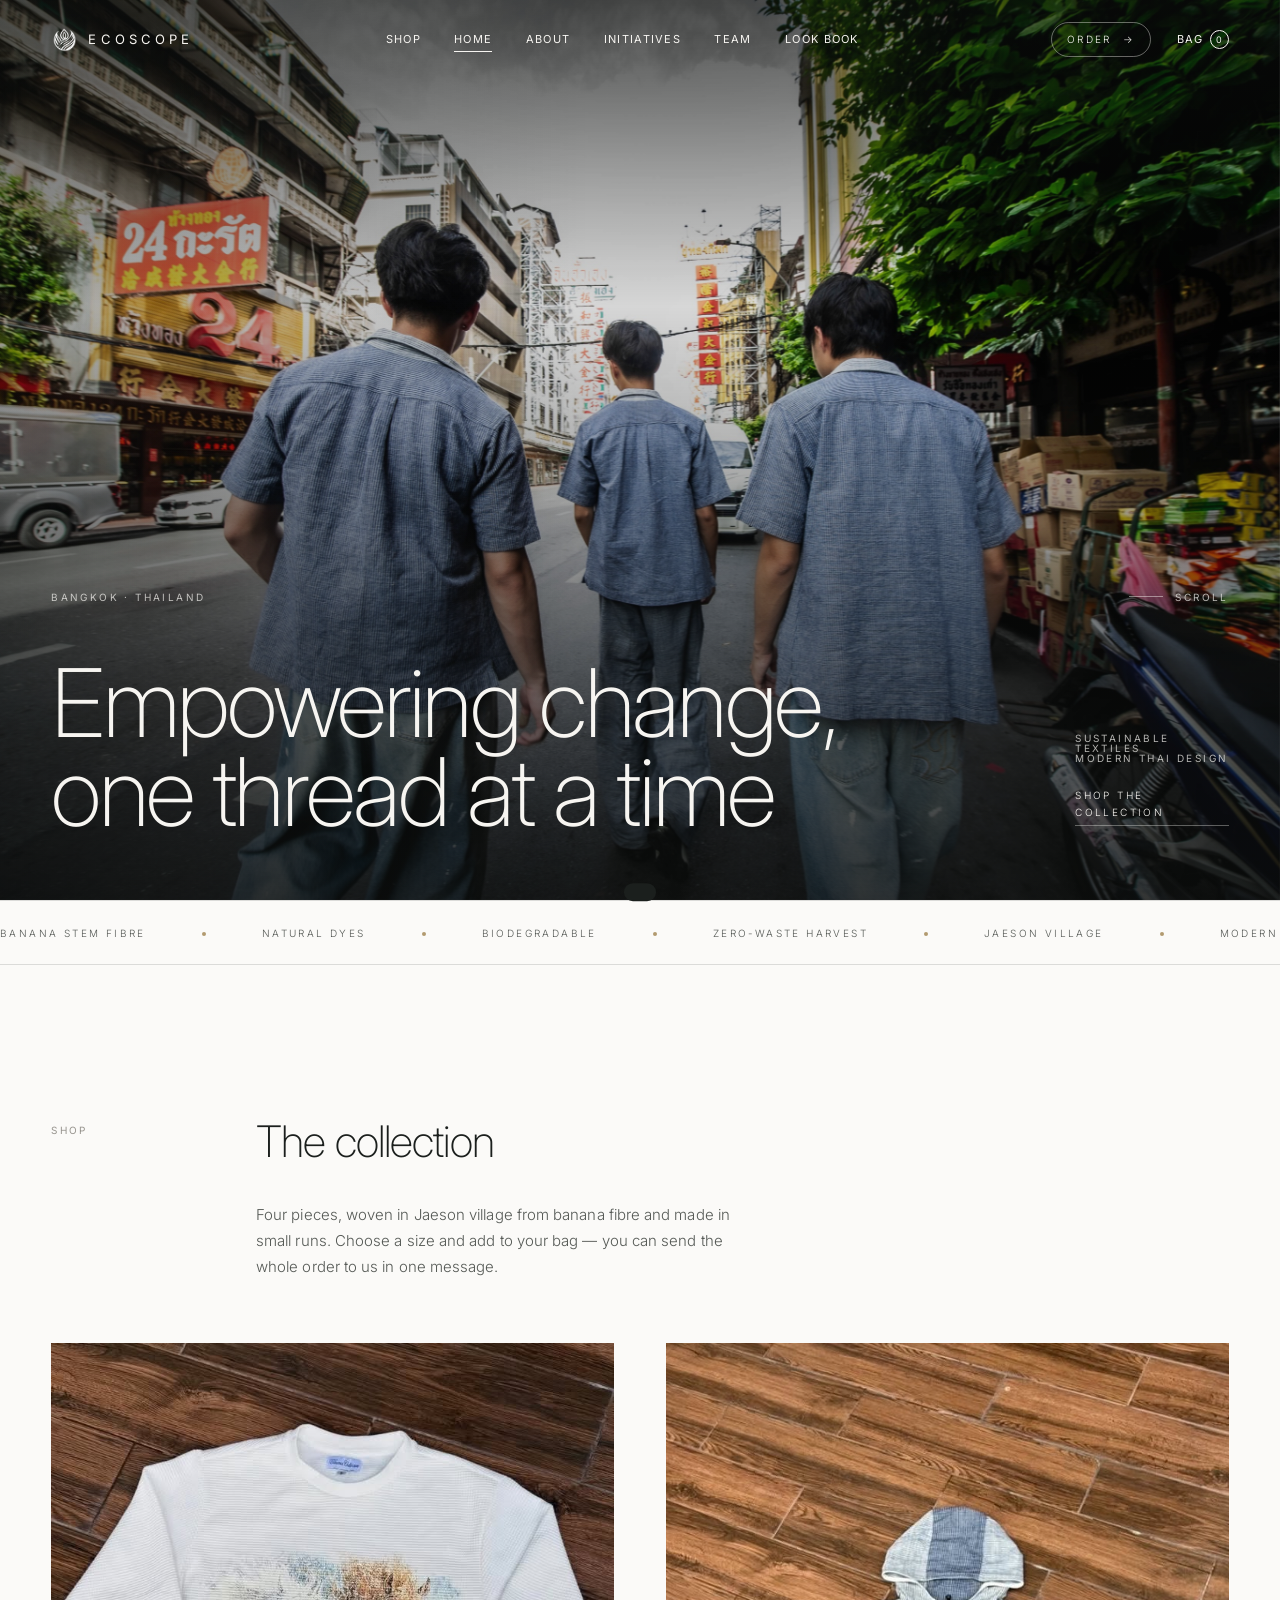
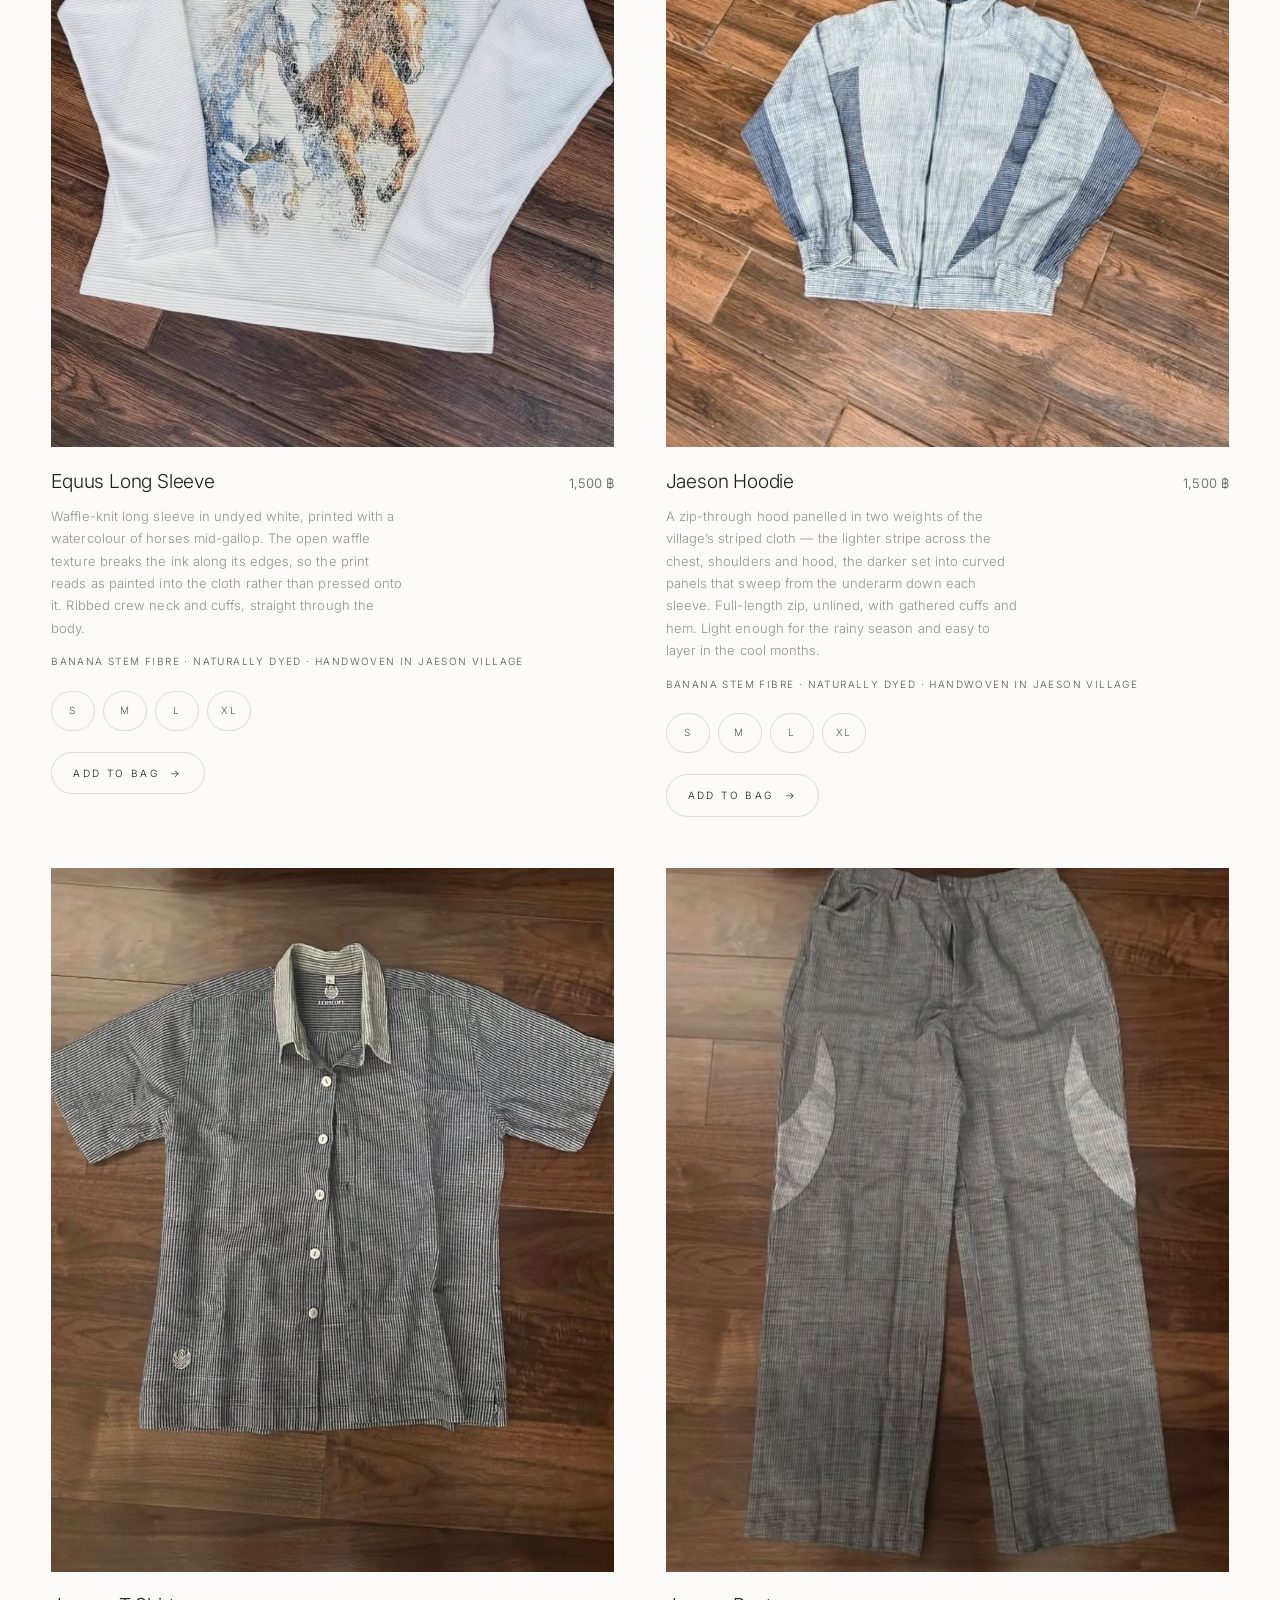
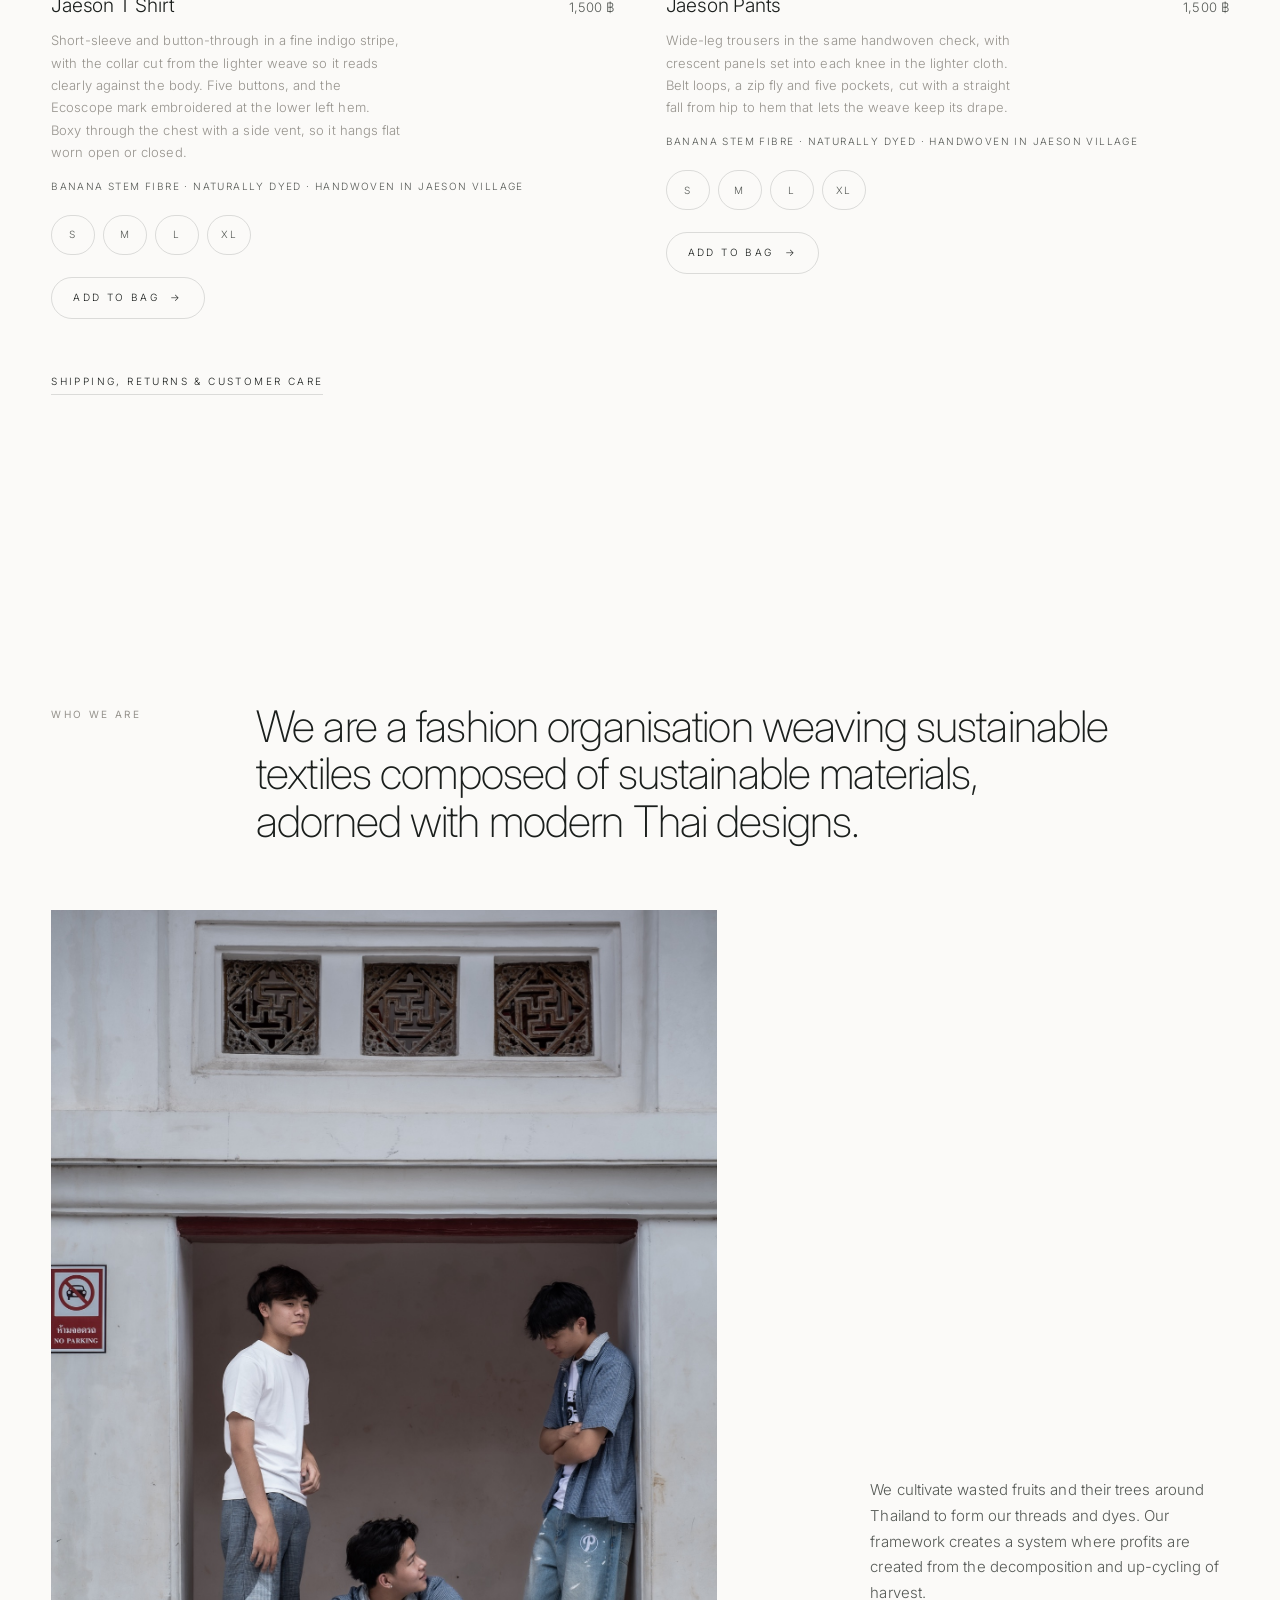
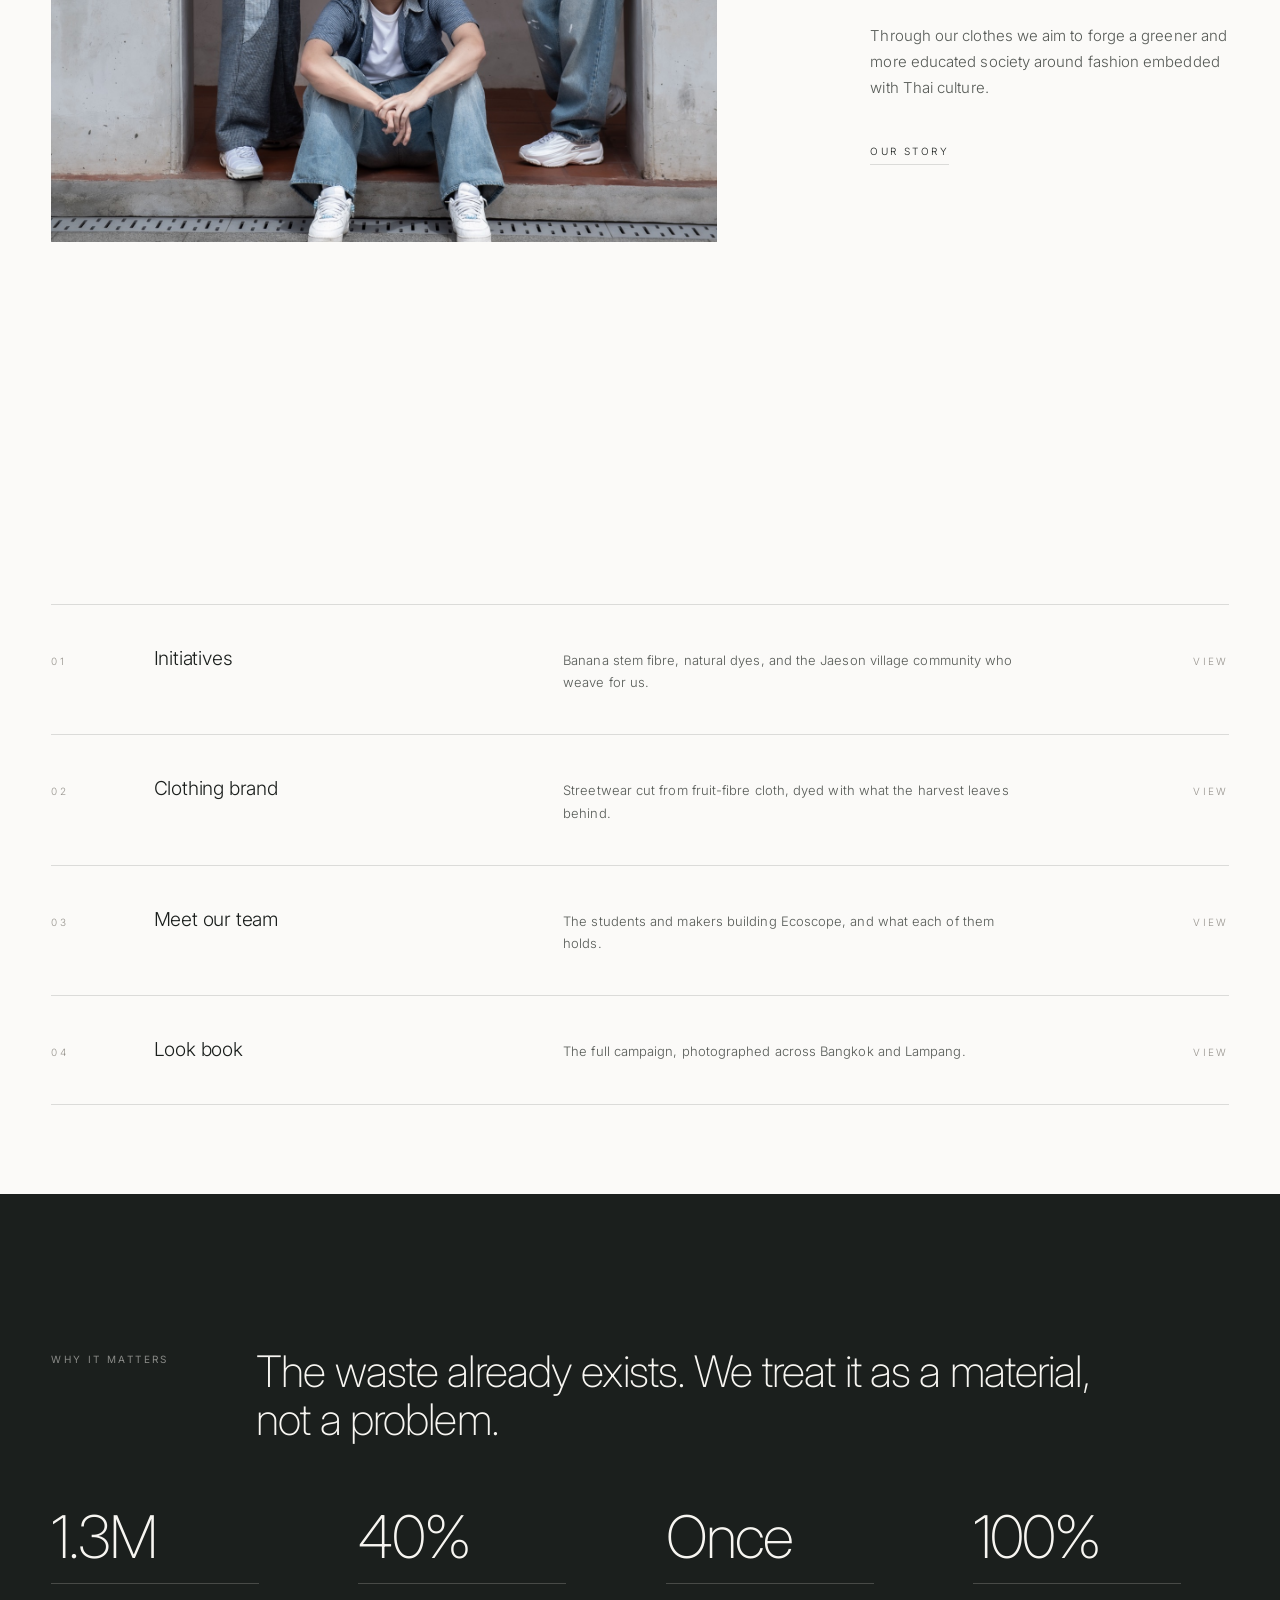
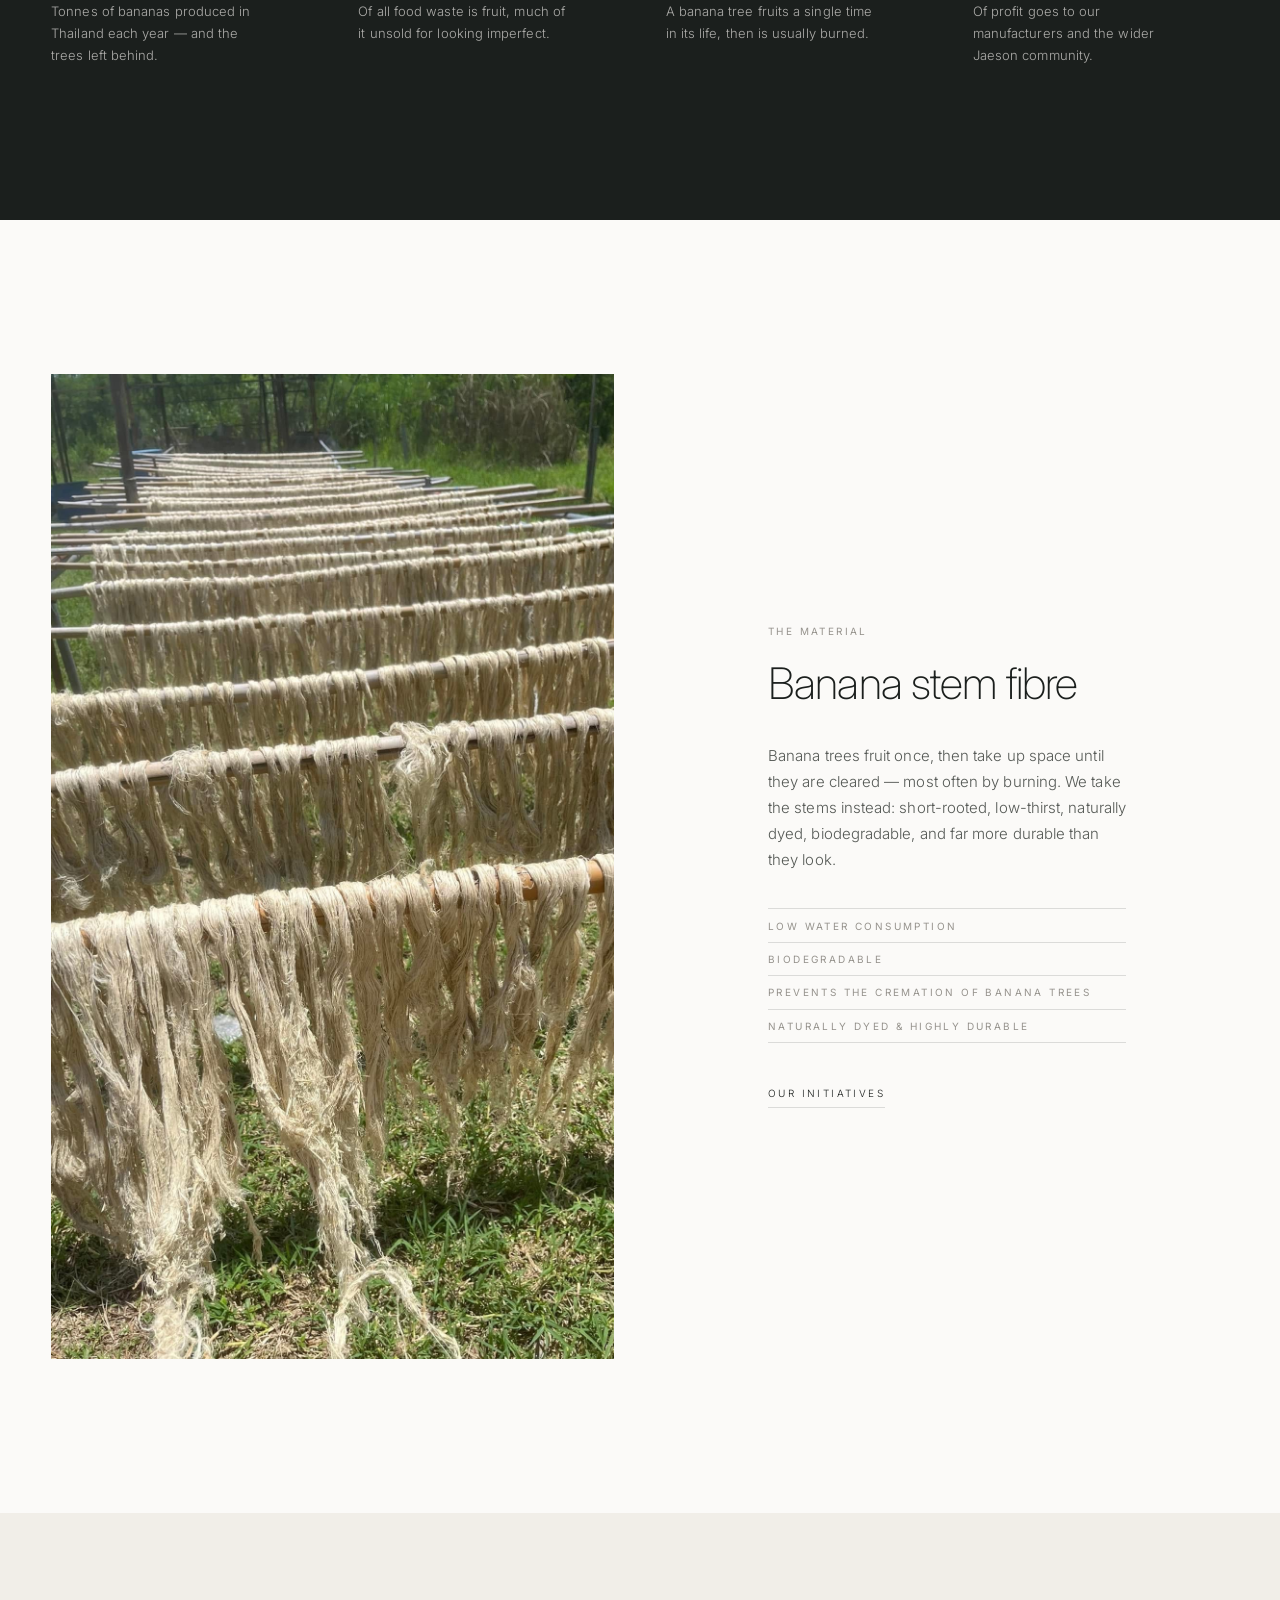
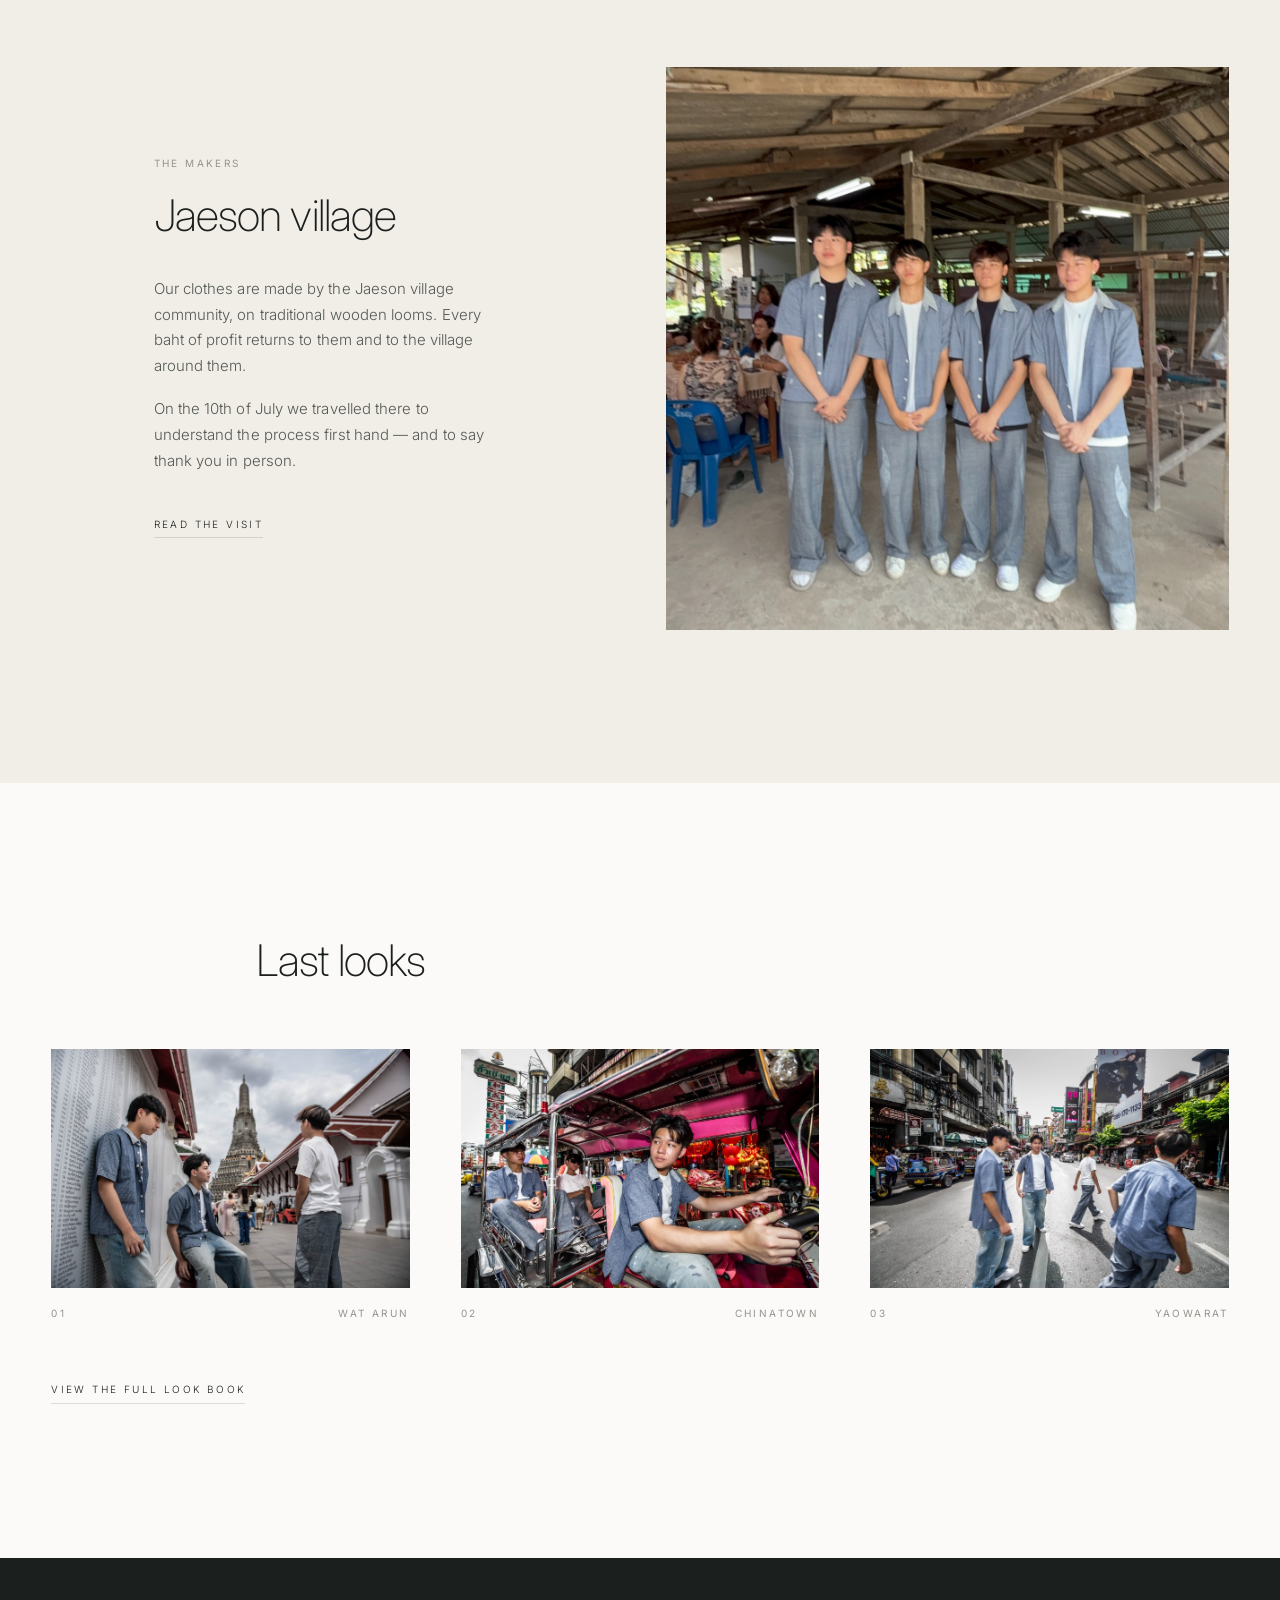
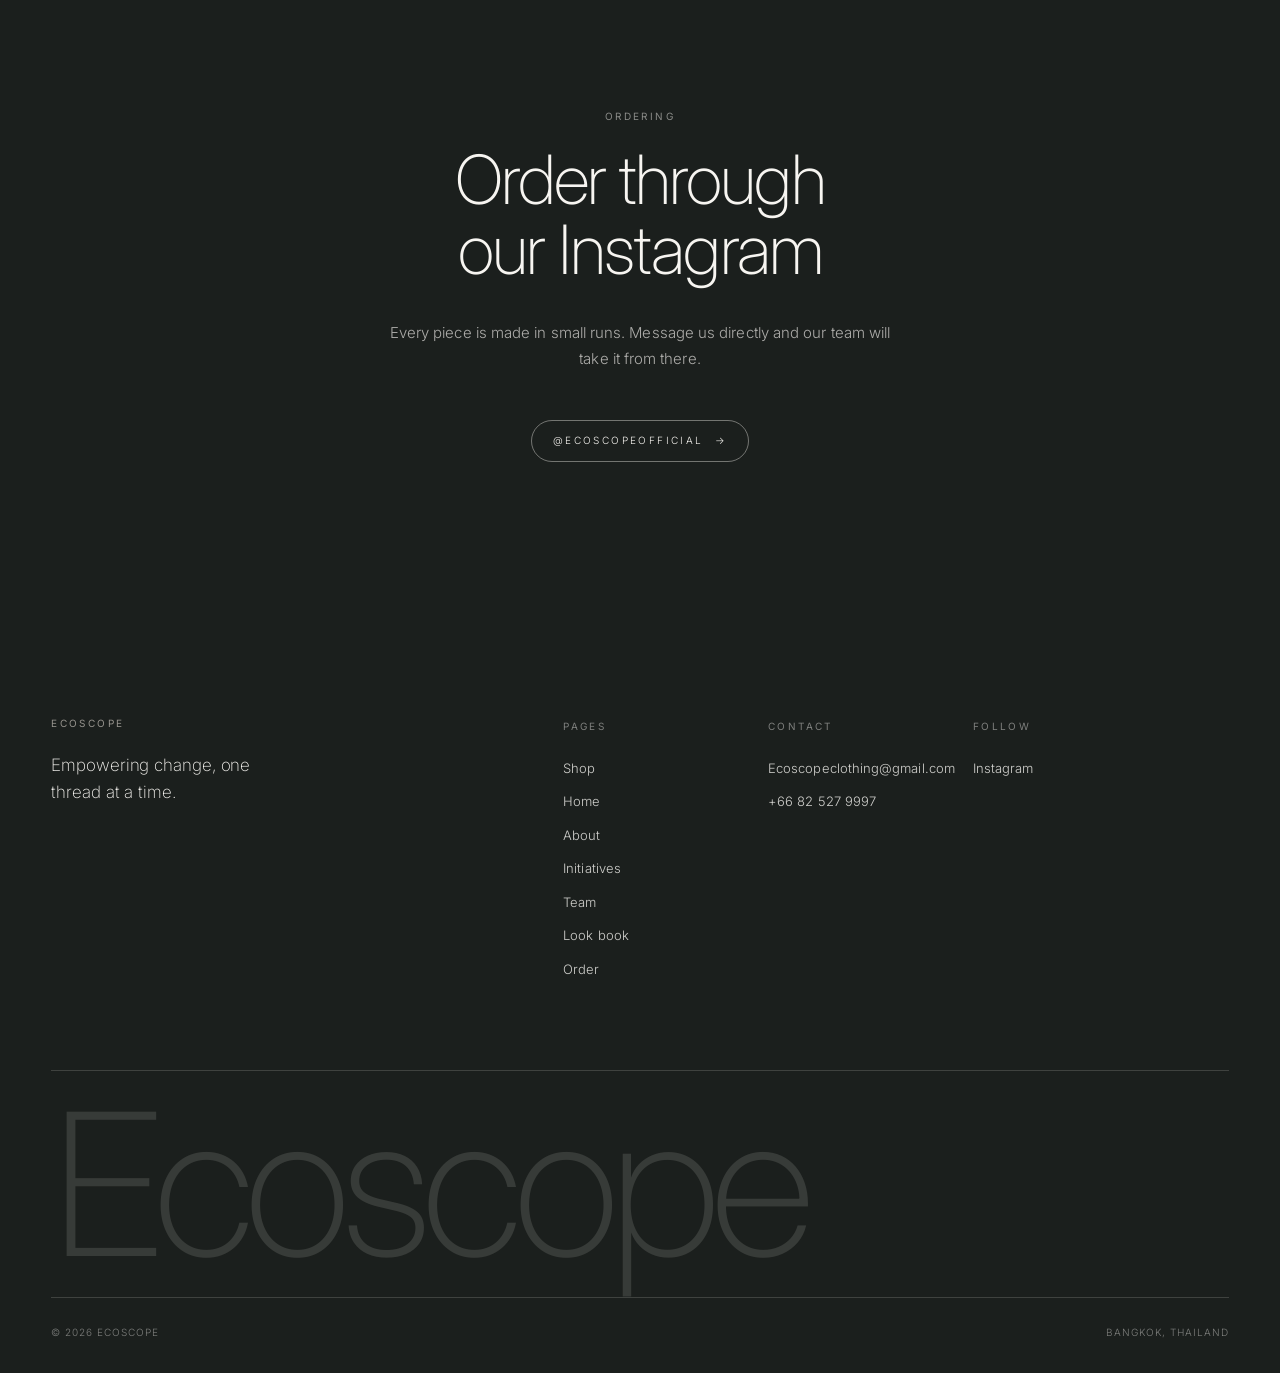
==== ecoscope/index.html @ 23be505b "Add a copy of the Ecoscope clothing site Mirrors ecoscopeclothing.netlify.app into ecoscope/: all si" ====
<!doctype html>
<html lang="en">
<head>
<meta charset="utf-8">
<meta name="viewport" content="width=device-width, initial-scale=1">
<title>Ecoscope — Empowering change, one thread at a time</title>
<meta name="description" content="Ecoscope is a Thai fashion organisation weaving sustainable textiles from fruit and fruit-tree waste, adorned with modern Thai design.">
<link rel="icon" href="assets/img/logo.png">
<meta property="og:title" content="Ecoscope — Empowering change, one thread at a time">
<meta property="og:description" content="Sustainable textiles woven from banana stem fibre, adorned with modern Thai design.">
<meta property="og:image" content="assets/img/home-1.jpg">
<meta property="og:type" content="website">
<link rel="preconnect" href="https://fonts.googleapis.com">
<link rel="preconnect" href="https://fonts.gstatic.com" crossorigin>
<link href="https://fonts.googleapis.com/css2?family=Inter:wght@200;300;400&display=swap" rel="stylesheet">
<link rel="stylesheet" href="assets/css/main.css">
<script>document.documentElement.classList.add("js");</script>
</head>
<body>
<a class="skip" href="#main">Skip to content</a>

<!-- ================= HEADER ================= -->
<header class="header" data-header>
  <div class="header__inner">
    <a aria-label='Ecoscope — home' class='brand' href='/'>
      <img class="brand__mark" src="assets/img/logo.png" alt="">
      <span class="brand__word">Ecoscope</span>
    </a>
    <nav class="nav" aria-label="Primary">
      <a href='/order#collection'>Shop</a>
      <a aria-current='page' href='/'>Home</a>
      <a href='/about'>About</a>
      <a href='/initiatives'>Initiatives</a>
      <a href='/team'>Team</a>
      <a href='/lookbook'>Look book</a>
    </nav>
    <div class="header__cta">
      <a class='btn' href='/order'>Order <span class="arw">&#8594;</span></a>
      <button class="bagbtn" data-bag-open aria-label="Bag, 0 items">Bag <span class="bagbtn__count" data-bag-count>0</span></button>
    </div>
    <button class="burger" data-burger aria-label="Menu" aria-expanded="false" aria-controls="drawer">
      <span></span><span></span>
    </button>
  </div>
</header>

<div class="drawer" id="drawer" data-drawer aria-hidden="true">
  <nav aria-label="Mobile">
    <a href='/order#collection'>Shop</a>
    <a href='/'>Home</a>
    <a href='/about'>About</a>
    <a href='/initiatives'>Initiatives</a>
    <a href='/team'>Team</a>
    <a href='/lookbook'>Look book</a>
    <a href='/order'>Order</a>
  </nav>
  <div class="drawer__foot">
    <span class="eyebrow">Ecoscopeclothing@gmail.com</span>
    <a class="eyebrow eyebrow--ink" href="https://www.instagram.com/ecoscopeofficial/" target="_blank" rel="noopener">Instagram</a>
  </div>
</div>

<main id="main">

  <!-- ================= HERO ================= -->
  <section class="hero" id="hero">
    <div class="hero__bg">
      <img src="assets/img/home-1.jpg" alt="Three people wearing Ecoscope shirts walking through a Bangkok street" fetchpriority="high">
    </div>
    <div class="hero__inner">
      <div class="wrap">
        <div class="hero__meta">
          <span class="eyebrow eyebrow--light">Bangkok &middot; Thailand</span>
          <span class="cue eyebrow eyebrow--light"><span class="cue__line" aria-hidden="true"></span>Scroll</span>
        </div>
        <div class="hero__grid">
          <div class="hero__title">
            <h1 class="display">Empowering change,<br>one thread at a time</h1>
          </div>
          <div class="hero__aside">
            <p class="eyebrow eyebrow--light">Sustainable textiles<br>Modern Thai design</p>
            <p class="mt-2"><a class="link link--light" href="#shop">Shop the collection</a></p>
          </div>
        </div>
      </div>
    </div>
  </section>

  <!-- ================= MARQUEE ================= -->
  <div class="marquee" aria-hidden="true">
    <div class="marquee__track" data-marquee>
      <span>Banana stem fibre</span><span>Natural dyes</span><span>Biodegradable</span>
      <span>Zero-waste harvest</span><span>Jaeson village</span><span>Modern Thai design</span>
    </div>
  </div>

  <!-- ================= SHOP ================= -->
  <section class="section" id="shop">
    <div class="wrap">
      <div class="sec-head">
        <p class="sec-head__label eyebrow reveal">Shop</p>
        <div class="sec-head__body">
          <h2 class="h-section reveal">The collection</h2>
          <p class="prose mt-3 reveal">Four pieces, woven in Jaeson village from banana fibre and made in small runs. Choose a size and add to your bag &mdash; you can send the whole order to us in one message.</p>
        </div>
      </div>

      <div class="shop">

        <article class="product reveal"
                 data-product
                 data-name="Equus Long Sleeve"
                 data-price="1500"
                 data-img="assets/img/products/equus-long-sleeve.jpg">
          <figure class="media product__media">
            <img src="assets/img/products/equus-long-sleeve.jpg" alt="Equus Long Sleeve — white waffle-knit top printed with running horses" loading="lazy">
          </figure>
          <div class="product__body">
            <div class="product__top">
              <h3 class="product__name">Equus Long Sleeve</h3>
              <span class="product__price">1,500 &#3647;</span>
            </div>
            <p class="product__desc">Waffle-knit long sleeve in undyed white, printed with a watercolour of horses mid-gallop. The open waffle texture breaks the ink along its edges, so the print reads as painted into the cloth rather than pressed onto it. Ribbed crew neck and cuffs, straight through the body.</p>
            <p class="product__material">Banana stem fibre &middot; naturally dyed &middot; handwoven in Jaeson village</p>
            <div class="sizes" role="group" aria-label="Size — Equus Long Sleeve">
              <button type="button" class="size" data-size="S" aria-pressed="false">S</button>
              <button type="button" class="size" data-size="M" aria-pressed="false">M</button>
              <button type="button" class="size" data-size="L" aria-pressed="false">L</button>
              <button type="button" class="size" data-size="XL" aria-pressed="false">XL</button>
            </div>
            <div class="product__actions">
              <button type="button" class="btn" data-add>Add to bag <span class="arw">&#8594;</span></button>
              <span class="product__note" data-note></span>
            </div>
          </div>
        </article>

        <article class="product reveal" data-delay="1"
                 data-product
                 data-name="Jaeson Hoodie"
                 data-price="1500"
                 data-img="assets/img/products/jaeson-hoodie.jpg">
          <figure class="media product__media">
            <img src="assets/img/products/jaeson-hoodie.jpg" alt="Jaeson Hoodie — zip-through hood panelled in striped handwoven cloth" loading="lazy">
          </figure>
          <div class="product__body">
            <div class="product__top">
              <h3 class="product__name">Jaeson Hoodie</h3>
              <span class="product__price">1,500 &#3647;</span>
            </div>
            <p class="product__desc">A zip-through hood panelled in two weights of the village&rsquo;s striped cloth &mdash; the lighter stripe across the chest, shoulders and hood, the darker set into curved panels that sweep from the underarm down each sleeve. Full-length zip, unlined, with gathered cuffs and hem. Light enough for the rainy season and easy to layer in the cool months.</p>
            <p class="product__material">Banana stem fibre &middot; naturally dyed &middot; handwoven in Jaeson village</p>
            <div class="sizes" role="group" aria-label="Size — Jaeson Hoodie">
              <button type="button" class="size" data-size="S" aria-pressed="false">S</button>
              <button type="button" class="size" data-size="M" aria-pressed="false">M</button>
              <button type="button" class="size" data-size="L" aria-pressed="false">L</button>
              <button type="button" class="size" data-size="XL" aria-pressed="false">XL</button>
            </div>
            <div class="product__actions">
              <button type="button" class="btn" data-add>Add to bag <span class="arw">&#8594;</span></button>
              <span class="product__note" data-note></span>
            </div>
          </div>
        </article>

        <article class="product reveal"
                 data-product
                 data-name="Jaeson T Shirt"
                 data-price="1500"
                 data-img="assets/img/products/jaeson-t-shirt.jpg">
          <figure class="media product__media">
            <img src="assets/img/products/jaeson-t-shirt.jpg" alt="Jaeson T Shirt — short-sleeve button-through in a fine indigo stripe" loading="lazy">
          </figure>
          <div class="product__body">
            <div class="product__top">
              <h3 class="product__name">Jaeson T Shirt</h3>
              <span class="product__price">1,500 &#3647;</span>
            </div>
            <p class="product__desc">Short-sleeve and button-through in a fine indigo stripe, with the collar cut from the lighter weave so it reads clearly against the body. Five buttons, and the Ecoscope mark embroidered at the lower left hem. Boxy through the chest with a side vent, so it hangs flat worn open or closed.</p>
            <p class="product__material">Banana stem fibre &middot; naturally dyed &middot; handwoven in Jaeson village</p>
            <div class="sizes" role="group" aria-label="Size — Jaeson T Shirt">
              <button type="button" class="size" data-size="S" aria-pressed="false">S</button>
              <button type="button" class="size" data-size="M" aria-pressed="false">M</button>
              <button type="button" class="size" data-size="L" aria-pressed="false">L</button>
              <button type="button" class="size" data-size="XL" aria-pressed="false">XL</button>
            </div>
            <div class="product__actions">
              <button type="button" class="btn" data-add>Add to bag <span class="arw">&#8594;</span></button>
              <span class="product__note" data-note></span>
            </div>
          </div>
        </article>

        <article class="product reveal" data-delay="1"
                 data-product
                 data-name="Jaeson Pants"
                 data-price="1500"
                 data-img="assets/img/products/jaeson-pants.jpg">
          <figure class="media product__media">
            <img src="assets/img/products/jaeson-pants.jpg" alt="Jaeson Pants — wide-leg trousers with crescent panels at the knee" loading="lazy">
          </figure>
          <div class="product__body">
            <div class="product__top">
              <h3 class="product__name">Jaeson Pants</h3>
              <span class="product__price">1,500 &#3647;</span>
            </div>
            <p class="product__desc">Wide-leg trousers in the same handwoven check, with crescent panels set into each knee in the lighter cloth. Belt loops, a zip fly and five pockets, cut with a straight fall from hip to hem that lets the weave keep its drape.</p>
            <p class="product__material">Banana stem fibre &middot; naturally dyed &middot; handwoven in Jaeson village</p>
            <div class="sizes" role="group" aria-label="Size — Jaeson Pants">
              <button type="button" class="size" data-size="S" aria-pressed="false">S</button>
              <button type="button" class="size" data-size="M" aria-pressed="false">M</button>
              <button type="button" class="size" data-size="L" aria-pressed="false">L</button>
              <button type="button" class="size" data-size="XL" aria-pressed="false">XL</button>
            </div>
            <div class="product__actions">
              <button type="button" class="btn" data-add>Add to bag <span class="arw">&#8594;</span></button>
              <span class="product__note" data-note></span>
            </div>
          </div>
        </article>

      </div>

      <p class="mt-4 reveal"><a class='link' href='/order'>Shipping, returns &amp; customer care</a></p>
    </div>
  </section>

  <!-- ================= WHO WE ARE ================= -->
  <section class="section" id="who">
    <div class="wrap">
      <div class="sec-head">
        <p class="sec-head__label eyebrow reveal">Who we are</p>
        <div class="sec-head__body">
          <h2 class="h-section reveal">We are a fashion organisation weaving sustainable textiles composed of sustainable materials, adorned with modern Thai designs.</h2>
        </div>
      </div>

      <div class="pair">
        <div class="pair__a reveal">
          <figure class="media media--5x7">
            <img src="assets/img/home-2.jpg" alt="Three models in Ecoscope garments in a temple doorway" loading="lazy">
          </figure>
        </div>
        <div class="pair__b reveal" data-delay="1">
          <div class="prose">
            <p>We cultivate wasted fruits and their trees around Thailand to form our threads and dyes. Our framework creates a system where profits are created from the decomposition and up-cycling of harvest.</p>
            <p>Through our clothes we aim to forge a greener and more educated society around fashion embedded with Thai culture.</p>
          </div>
          <p class="mt-3"><a class='link' href='/about'>Our story</a></p>
        </div>
      </div>
    </div>
  </section>

  <!-- ================= INDEX ================= -->
  <section class="section section--tight" id="index-list">
    <div class="wrap">
      <div class="sec-head">
        <p class="sec-head__label eyebrow reveal">Index</p>
        <div class="sec-head__body"><p class="lead measure reveal">Four ways into the project — the problems we work on, the clothes we make, the people behind them, and the collection itself.</p></div>
      </div>

      <div class="index">
        <a class='index__row reveal' href='/initiatives'>
          <span class="index__num">01</span>
          <span class="index__title h-item">Initiatives</span>
          <span class="index__text">Banana stem fibre, natural dyes, and the Jaeson village community who weave for us.</span>
          <span class="index__act">View</span>
        </a>
        <a class='index__row reveal' href='/lookbook'>
          <span class="index__num">02</span>
          <span class="index__title h-item">Clothing brand</span>
          <span class="index__text">Streetwear cut from fruit-fibre cloth, dyed with what the harvest leaves behind.</span>
          <span class="index__act">View</span>
        </a>
        <a class='index__row reveal' href='/team'>
          <span class="index__num">03</span>
          <span class="index__title h-item">Meet our team</span>
          <span class="index__text">The students and makers building Ecoscope, and what each of them holds.</span>
          <span class="index__act">View</span>
        </a>
        <a class='index__row reveal' href='/lookbook'>
          <span class="index__num">04</span>
          <span class="index__title h-item">Look book</span>
          <span class="index__text">The full campaign, photographed across Bangkok and Lampang.</span>
          <span class="index__act">View</span>
        </a>
      </div>
    </div>
  </section>

  <!-- ================= STATS ================= -->
  <section class="section band-dark" id="why">
    <div class="wrap">
      <div class="sec-head">
        <p class="sec-head__label eyebrow reveal">Why it matters</p>
        <div class="sec-head__body"><h2 class="h-section reveal">The waste already exists. We treat it as a material, not a problem.</h2></div>
      </div>
      <div class="stats">
        <div class="stat reveal">
          <p class="stat__fig">1.3M</p>
          <p class="stat__label">Tonnes of bananas produced in Thailand each year &mdash; and the trees left behind.</p>
        </div>
        <div class="stat reveal" data-delay="1">
          <p class="stat__fig">40%</p>
          <p class="stat__label">Of all food waste is fruit, much of it unsold for looking imperfect.</p>
        </div>
        <div class="stat reveal" data-delay="2">
          <p class="stat__fig">Once</p>
          <p class="stat__label">A banana tree fruits a single time in its life, then is usually burned.</p>
        </div>
        <div class="stat reveal" data-delay="3">
          <p class="stat__fig">100%</p>
          <p class="stat__label">Of profit goes to our manufacturers and the wider Jaeson community.</p>
        </div>
      </div>
    </div>
  </section>

  <!-- ================= MATERIAL ================= -->
  <section class="section" id="material">
    <div class="wrap">
      <div class="split">
        <div class="split__media reveal">
          <figure class="media media--4x7">
            <img src="assets/img/init-3.jpg" alt="Banana stem fibre drying on lines in the sun" loading="lazy">
          </figure>
        </div>
        <div class="split__body reveal" data-delay="1">
          <p class="eyebrow">The material</p>
          <h2 class="h-section mt-2">Banana stem fibre</h2>
          <div class="prose mt-3">
            <p>Banana trees fruit once, then take up space until they are cleared &mdash; most often by burning. We take the stems instead: short-rooted, low-thirst, naturally dyed, biodegradable, and far more durable than they look.</p>
          </div>
          <ul class="mt-3">
            <li class="eyebrow" style="padding-block:.7rem;border-top:1px solid var(--line)">Low water consumption</li>
            <li class="eyebrow" style="padding-block:.7rem;border-top:1px solid var(--line)">Biodegradable</li>
            <li class="eyebrow" style="padding-block:.7rem;border-top:1px solid var(--line)">Prevents the cremation of banana trees</li>
            <li class="eyebrow" style="padding-block:.7rem;border-top:1px solid var(--line);border-bottom:1px solid var(--line)">Naturally dyed &amp; highly durable</li>
          </ul>
          <p class="mt-3"><a class='link' href='/initiatives'>Our initiatives</a></p>
        </div>
      </div>
    </div>
  </section>

  <!-- ================= COMMUNITY ================= -->
  <section class="section band" id="community">
    <div class="wrap">
      <div class="split split--rev">
        <div class="split__media reveal">
          <figure class="media media--1x1">
            <img src="assets/img/home-4.jpg" alt="The Ecoscope team standing in the Jaeson village weaving workshop" loading="lazy">
          </figure>
        </div>
        <div class="split__body reveal" data-delay="1">
          <p class="eyebrow">The makers</p>
          <h2 class="h-section mt-2">Jaeson village</h2>
          <div class="prose mt-3">
            <p>Our clothes are made by the Jaeson village community, on traditional wooden looms. Every baht of profit returns to them and to the village around them.</p>
            <p>On the 10th of July we travelled there to understand the process first hand &mdash; and to say thank you in person.</p>
          </div>
          <p class="mt-3"><a class='link' href='/initiatives'>Read the visit</a></p>
        </div>
      </div>
    </div>
  </section>

  <!-- ================= LOOK BOOK TEASER ================= -->
  <section class="section" id="looks">
    <div class="wrap">
      <div class="sec-head">
        <p class="sec-head__label eyebrow reveal">Look book</p>
        <div class="sec-head__body"><h2 class="h-section reveal">Last looks</h2></div>
      </div>
      <div class="cards">
        <a class='card reveal' href='/lookbook'>
          <figure class="media media--3x2"><img src="assets/img/look-11.jpg" alt="Models in Ecoscope garments outside Wat Arun" loading="lazy"></figure>
          <div class="card__body"><div class="card__meta"><span class="eyebrow">01</span><span class="eyebrow">Wat Arun</span></div></div>
        </a>
        <a class='card reveal' data-delay='1' href='/lookbook'>
          <figure class="media media--3x2"><img src="assets/img/look-15.jpg" alt="A model seated in a tuk-tuk in Bangkok" loading="lazy"></figure>
          <div class="card__body"><div class="card__meta"><span class="eyebrow">02</span><span class="eyebrow">Chinatown</span></div></div>
        </a>
        <a class='card reveal' data-delay='2' href='/lookbook'>
          <figure class="media media--3x2"><img src="assets/img/look-20.jpg" alt="Models crossing a busy Bangkok street" loading="lazy"></figure>
          <div class="card__body"><div class="card__meta"><span class="eyebrow">03</span><span class="eyebrow">Yaowarat</span></div></div>
        </a>
      </div>
      <p class="mt-4 reveal"><a class='link' href='/lookbook'>View the full look book</a></p>
    </div>
  </section>

  <!-- ================= CTA ================= -->
  <section class="section band-dark" id="order-cta">
    <div class="wrap" style="text-align:center">
      <p class="eyebrow reveal">Ordering</p>
      <h2 class="display--sm display mt-2 reveal" style="margin-inline:auto;max-width:16ch">Order through our Instagram</h2>
      <p class="prose mt-3 reveal" style="margin-inline:auto;text-align:center">Every piece is made in small runs. Message us directly and our team will take it from there.</p>
      <p class="mt-4 reveal"><a class="btn btn--light" href="https://www.instagram.com/ecoscopeofficial/" target="_blank" rel="noopener">@ecoscopeofficial <span class="arw">&#8594;</span></a></p>
    </div>
  </section>

</main>

<!-- ================= FOOTER ================= -->
<footer class="footer">
  <div class="wrap">
    <div class="footer__grid">
      <div class="footer__intro">
        <p class="eyebrow">Ecoscope</p>
        <p class="lead mt-2" style="max-width:24ch">Empowering change, one thread at a time.</p>
      </div>
      <div class="footer__col">
        <h3>Pages</h3>
        <ul>
          <li><a href='/order#collection'>Shop</a></li>
          <li><a href='/'>Home</a></li>
          <li><a href='/about'>About</a></li>
          <li><a href='/initiatives'>Initiatives</a></li>
          <li><a href='/team'>Team</a></li>
          <li><a href='/lookbook'>Look book</a></li>
          <li><a href='/order'>Order</a></li>
        </ul>
      </div>
      <div class="footer__col">
        <h3>Contact</h3>
        <ul>
          <li><a href="mailto:Ecoscopeclothing@gmail.com">Ecoscopeclothing@gmail.com</a></li>
          <li><a href="tel:+66825279997">+66 82 527 9997</a></li>
        </ul>
      </div>
      <div class="footer__col">
        <h3>Follow</h3>
        <ul>
          <li><a href="https://www.instagram.com/ecoscopeofficial/" target="_blank" rel="noopener">Instagram</a></li>
        </ul>
      </div>
    </div>
    <p class="footer__word" aria-hidden="true">Ecoscope</p>
    <div class="footer__legal">
      <span>&copy; <span data-year>2026</span> Ecoscope</span>
      <span>Bangkok, Thailand</span>
    </div>
  </div>
</footer>


<!-- ================= BAG ================= -->
<div class="bag" data-bag aria-hidden="true" role="dialog" aria-modal="true" aria-label="Your bag">
  <div class="bag__scrim" data-bag-scrim></div>
  <div class="bag__panel">
    <div class="bag__head">
      <p class="eyebrow eyebrow--ink">Your bag</p>
      <button class="eyebrow eyebrow--ink" data-bag-close>Close</button>
    </div>
    <div class="bag__items" data-bag-items></div>
    <div class="bag__foot" data-bag-foot hidden>
      <div class="bag__total"><span class="eyebrow">Total</span><strong data-bag-total>0 &#3647;</strong></div>
      <button class="btn btn--solid" data-send-ig>Send order on Instagram <span class="arw">&#8594;</span></button>
      <button class="btn" data-send-mail>Send order by email</button>
      <p class="bag__smallprint">Card payment is coming soon. For now your bag is sent to us as a message and we confirm stock, total and delivery with you directly.</p>
    </div>
  </div>
</div>
<div class="toast" data-toast aria-live="polite"></div>

<script src="assets/js/main.js"></script>
<script src="assets/js/shop.js"></script>
</body>
</html>
---- ecoscope/assets/css/main.css ----
/* ==========================================================================
   Ecoscope — main.css
   A single stylesheet for the whole site. Edit the tokens in :root to
   re-skin everything at once.
   ========================================================================== */

/* --------------------------------------------------------------------------
   1. Tokens
   -------------------------------------------------------------------------- */
:root{
  /* Colour */
  --paper:      #FBFAF8;   /* page background */
  --paper-2:    #F1EEE8;   /* alternate band  */
  --paper-3:    #E7E3DA;
  --ink:        #1B1F1D;   /* primary text    */
  --ink-soft:   #555955;
  --mute:       #96938D;
  --line:       rgba(27,31,29,.14);
  --line-soft:  rgba(27,31,29,.07);
  --fibre:      #B29A70;   /* banana-fibre accent, used sparingly */
  --on-dark:    #F7F5F1;

  /* Type */
  --font: "Inter", -apple-system, BlinkMacSystemFont, "Helvetica Neue", Arial, sans-serif;

  --fs-micro:   .625rem;   /* 10px — eyebrows, meta */
  --fs-nav:     .6875rem;  /* 11px */
  --fs-small:   .8125rem;  /* 13px */
  --fs-body:    .9375rem;  /* 15px */
  --fs-lead:    1.0625rem; /* 17px */

  --ls-micro: .24em;
  --ls-nav:   .12em;

  /* Space */
  --gutter: clamp(1.25rem, 4vw, 3.75rem);
  --section: clamp(5rem, 12vw, 11rem);
  --maxw: 1680px;

  /* Motion */
  --ease: cubic-bezier(.22,.61,.36,1);
  --slow: 1.1s;
}

/* --------------------------------------------------------------------------
   2. Reset
   -------------------------------------------------------------------------- */
*,*::before,*::after{box-sizing:border-box}
html{-webkit-text-size-adjust:100%}
body,h1,h2,h3,h4,p,figure,blockquote,ul,ol,dl,dd{margin:0}
ul,ol{padding:0;list-style:none}
img,video{display:block;max-width:100%;height:auto}
button,input,textarea,select{font:inherit;color:inherit}
button{background:none;border:0;padding:0;cursor:pointer}
a{color:inherit;text-decoration:none}

html{scroll-behavior:smooth}
@media (prefers-reduced-motion:reduce){
  html{scroll-behavior:auto}
  *,*::before,*::after{animation-duration:.001ms!important;animation-iteration-count:1!important;transition-duration:.001ms!important}
}

body{
  font-family:var(--font);
  font-size:var(--fs-body);
  font-weight:300;
  line-height:1.72;
  letter-spacing:.005em;
  color:var(--ink);
  background:var(--paper);
  -webkit-font-smoothing:antialiased;
  -moz-osx-font-smoothing:grayscale;
  overflow-x:hidden;
}

::selection{background:var(--ink);color:var(--paper)}

:focus-visible{outline:1px solid var(--ink);outline-offset:3px}

/* --------------------------------------------------------------------------
   3. Typography primitives
   -------------------------------------------------------------------------- */
.eyebrow{
  font-size:var(--fs-micro);
  font-weight:400;
  letter-spacing:var(--ls-micro);
  text-transform:uppercase;
  color:var(--mute);
  line-height:1;
}
.eyebrow--ink{color:var(--ink)}
.eyebrow--light{color:rgba(247,245,241,.72)}

.display{
  font-weight:200;
  font-size:clamp(2.4rem,7.4vw,6.5rem);
  line-height:.94;
  letter-spacing:-.025em;
  text-wrap:balance;
}
.display--sm{font-size:clamp(2rem,5.4vw,4.25rem);line-height:1.02}

.h-section{
  font-weight:200;
  font-size:clamp(1.75rem,3.4vw,3rem);
  line-height:1.1;
  letter-spacing:-.02em;
}

.h-item{
  font-weight:300;
  font-size:clamp(1.05rem,1.5vw,1.35rem);
  line-height:1.25;
  letter-spacing:-.01em;
}

.lead{
  font-size:var(--fs-lead);
  font-weight:200;
  line-height:1.6;
  letter-spacing:-.005em;
}

.prose p + p{margin-top:1.15em}
.prose{color:var(--ink-soft);max-width:56ch}
.measure{max-width:62ch}
.mute{color:var(--mute)}
.italic{font-style:italic}

/* Underlined inline link */
.link{
  display:inline-block;
  font-size:var(--fs-micro);
  letter-spacing:var(--ls-micro);
  text-transform:uppercase;
  padding-bottom:.45em;
  border-bottom:1px solid var(--line);
  transition:border-color .5s var(--ease),color .5s var(--ease);
}
.link:hover{border-color:var(--ink)}
.link--light{border-bottom-color:rgba(247,245,241,.35);color:var(--on-dark)}
.link--light:hover{border-bottom-color:var(--on-dark)}

/* Button */
.btn{
  display:inline-flex;align-items:center;gap:1.1em;
  font-size:var(--fs-micro);letter-spacing:var(--ls-micro);text-transform:uppercase;
  padding:1.15em 2.1em;
  border:1px solid var(--line);
  border-radius:100px;
  transition:background .5s var(--ease),color .5s var(--ease),border-color .5s var(--ease);
}
.btn:hover{background:var(--ink);color:var(--paper);border-color:var(--ink)}
.btn--solid{background:var(--ink);color:var(--paper);border-color:var(--ink)}
.btn--solid:hover{background:transparent;color:var(--ink)}
.btn--light{border-color:rgba(247,245,241,.4);color:var(--on-dark)}
.btn--light:hover{background:var(--on-dark);color:var(--ink);border-color:var(--on-dark)}
.btn .arw{transition:transform .5s var(--ease)}
.btn:hover .arw{transform:translateX(4px)}

/* --------------------------------------------------------------------------
   4. Layout
   -------------------------------------------------------------------------- */
.wrap{width:100%;max-width:var(--maxw);margin-inline:auto;padding-inline:var(--gutter)}
.section{padding-block:var(--section)}
.section--tight{padding-block:clamp(3.5rem,7vw,6rem)}
.band{background:var(--paper-2)}
.band-dark{background:var(--ink);color:var(--on-dark)}
.band-dark .prose{color:rgba(247,245,241,.66)}
.band-dark .eyebrow{color:rgba(247,245,241,.5)}

.grid{display:grid;grid-template-columns:repeat(12,1fr);gap:var(--gutter)}
.rule{height:1px;background:var(--line);border:0;margin:0}

/* Shared section header: eyebrow left, heading right */
.sec-head{
  display:grid;grid-template-columns:repeat(12,1fr);gap:var(--gutter);
  align-items:start;margin-bottom:clamp(2.5rem,5vw,4.5rem);
}
.sec-head__label{grid-column:1/3;padding-top:.65em}
.sec-head__body{grid-column:3/12}
@media (max-width:900px){
  .sec-head__label{grid-column:1/-1}
  .sec-head__body{grid-column:1/-1;margin-top:1.5rem}
}

/* --------------------------------------------------------------------------
   5. Media
   -------------------------------------------------------------------------- */
.media{
  position:relative;overflow:hidden;
  background:linear-gradient(140deg,var(--paper-3),var(--paper-2));
}
.media img{width:100%;height:100%;object-fit:cover;display:block}
.media--4x5{aspect-ratio:4/5}
.media--3x4{aspect-ratio:3/4}
.media--1x1{aspect-ratio:1/1}
.media--3x2{aspect-ratio:3/2}
.media--16x9{aspect-ratio:16/9}
.media--2x3{aspect-ratio:2/3}
.media--5x7{aspect-ratio:5/7}
.media--4x7{aspect-ratio:4/7}
.media--4x3{aspect-ratio:4/3}

/* Slow zoom on hover for interactive cards */
.media img{transition:transform 1.4s var(--ease),filter 1.4s var(--ease)}
a:hover > .media img,
.card:hover .media img{transform:scale(1.035)}

/* --------------------------------------------------------------------------
   6. Header / navigation
   -------------------------------------------------------------------------- */
.header{
  position:fixed;inset:0 0 auto 0;z-index:80;
  padding-block:1.35rem;
  color:var(--on-dark);
  transition:background .6s var(--ease),color .6s var(--ease),padding .6s var(--ease),box-shadow .6s var(--ease);
}
.header__inner{
  display:flex;align-items:center;justify-content:space-between;gap:2rem;
  width:100%;max-width:var(--maxw);margin-inline:auto;padding-inline:var(--gutter);
}
.header.is-solid{
  background:rgba(251,250,248,.9);
  backdrop-filter:saturate(180%) blur(14px);
  -webkit-backdrop-filter:saturate(180%) blur(14px);
  color:var(--ink);
  padding-block:.95rem;
  box-shadow:0 1px 0 var(--line-soft);
}
/* Pages without a dark hero start solid-on-paper */
.header.is-static{color:var(--ink)}

.brand{display:flex;align-items:center;gap:.7rem;flex:0 0 auto}
.brand__mark{width:26px;height:26px;object-fit:contain;transition:filter .6s var(--ease)}
.header:not(.is-solid):not(.is-static) .brand__mark{filter:brightness(0) invert(1)}
.brand__word{
  font-size:.8125rem;letter-spacing:.32em;text-transform:uppercase;font-weight:400;
}

.nav{display:flex;align-items:center;gap:clamp(1.4rem,2.6vw,2.75rem)}
.nav a{
  position:relative;
  font-size:var(--fs-nav);letter-spacing:var(--ls-nav);text-transform:uppercase;font-weight:400;
  padding-block:.35em;
}
.nav a::after{
  content:"";position:absolute;left:0;bottom:0;height:1px;width:100%;
  background:currentColor;transform:scaleX(0);transform-origin:right;
  transition:transform .55s var(--ease);
}
.nav a:hover::after,.nav a[aria-current="page"]::after{transform:scaleX(1);transform-origin:left}
.nav a[aria-current="page"]{opacity:1}

.header__cta{flex:0 0 auto}
.header__cta .btn{padding:.8em 1.5em}
.header:not(.is-solid):not(.is-static) .header__cta .btn{border-color:rgba(247,245,241,.4)}
.header:not(.is-solid):not(.is-static) .header__cta .btn:hover{background:var(--on-dark);color:var(--ink)}

/* Burger */
.burger{display:none;width:34px;height:34px;position:relative;flex:0 0 auto}
.burger span{
  position:absolute;left:6px;right:6px;height:1px;background:currentColor;
  transition:transform .45s var(--ease),opacity .3s var(--ease);
}
.burger span:nth-child(1){top:13px}
.burger span:nth-child(2){top:20px}
body.menu-open .burger span:nth-child(1){transform:translateY(3.5px) rotate(45deg)}
body.menu-open .burger span:nth-child(2){transform:translateY(-3.5px) rotate(-45deg)}

@media (max-width:1040px){
  .nav,.header__cta{display:none}
  .burger{display:block}
}

/* Mobile drawer */
.drawer{
  position:fixed;inset:0;z-index:70;
  background:var(--paper);
  display:flex;flex-direction:column;justify-content:center;
  padding:6rem var(--gutter) 3rem;
  clip-path:inset(0 0 100% 0);
  transition:clip-path .8s var(--ease);
  visibility:hidden;
}
body.menu-open .drawer{clip-path:inset(0 0 0 0);visibility:visible}
body.menu-open{overflow:hidden}
.drawer a{
  display:block;font-size:clamp(1.9rem,9vw,3rem);font-weight:200;letter-spacing:-.02em;
  line-height:1.25;padding-block:.18em;
  opacity:0;transform:translateY(14px);
  transition:opacity .6s var(--ease),transform .6s var(--ease);
}
body.menu-open .drawer a{opacity:1;transform:none}
.drawer a:nth-child(1){transition-delay:.12s}
.drawer a:nth-child(2){transition-delay:.18s}
.drawer a:nth-child(3){transition-delay:.24s}
.drawer a:nth-child(4){transition-delay:.30s}
.drawer a:nth-child(5){transition-delay:.36s}
.drawer a:nth-child(6){transition-delay:.42s}
.drawer__foot{margin-top:auto;padding-top:2.5rem;display:flex;flex-wrap:wrap;gap:1.5rem;justify-content:space-between}

/* --------------------------------------------------------------------------
   7. Hero
   -------------------------------------------------------------------------- */
.hero{
  position:relative;min-height:100svh;display:flex;align-items:flex-end;
  color:var(--on-dark);overflow:hidden;
  padding-bottom:clamp(2.5rem,5vw,4rem);
}
.hero__bg{position:absolute;inset:0;z-index:0}
.hero__bg img{width:100%;height:100%;object-fit:cover;transform:scale(1.08);animation:heroIn 2.6s var(--ease) forwards}
@keyframes heroIn{to{transform:scale(1)}}
.hero__bg::after{
  content:"";position:absolute;inset:0;
  background:
    linear-gradient(180deg,rgba(12,14,13,.62) 0%,rgba(12,14,13,.14) 34%,rgba(12,14,13,.55) 72%,rgba(12,14,13,.82) 100%),
    linear-gradient(90deg,rgba(12,14,13,.28) 0%,rgba(12,14,13,0) 46%);
}
.hero__inner{position:relative;z-index:1;width:100%}
.hero__grid{display:grid;grid-template-columns:repeat(12,1fr);gap:var(--gutter);align-items:end}
.hero__title{grid-column:1/11}
.hero__aside{grid-column:11/13;padding-bottom:.6rem}
@media (max-width:900px){
  .hero__title{grid-column:1/-1}
  .hero__aside{grid-column:1/-1;padding-bottom:0;margin-top:2rem}
}
.hero__meta{
  display:flex;justify-content:space-between;align-items:center;gap:1rem;
  padding-bottom:clamp(2rem,5vw,3.5rem);
}
.hero--short{min-height:68svh}
.hero--page{min-height:78svh}

/* Scroll cue */
.cue{display:inline-flex;align-items:center;gap:.75rem}
.cue__line{width:34px;height:1px;background:currentColor;opacity:.5;position:relative;overflow:hidden}
.cue__line::after{
  content:"";position:absolute;inset:0;background:currentColor;
  animation:cueSlide 2.4s var(--ease) infinite;
}
@keyframes cueSlide{0%{transform:translateX(-100%)}55%,100%{transform:translateX(100%)}}

/* --------------------------------------------------------------------------
   8. Marquee
   -------------------------------------------------------------------------- */
.marquee{
  overflow:hidden;border-block:1px solid var(--line);
  padding-block:1.15rem;white-space:nowrap;
}
.marquee__track{display:inline-flex;gap:3.5rem;animation:marquee 46s linear infinite;will-change:transform}
.marquee:hover .marquee__track{animation-play-state:paused}
.marquee span{
  font-size:var(--fs-micro);letter-spacing:var(--ls-micro);text-transform:uppercase;color:var(--ink-soft);
  display:inline-flex;align-items:center;gap:3.5rem;
}
.marquee span::after{content:"";width:4px;height:4px;border-radius:50%;background:var(--fibre);display:inline-block}
@keyframes marquee{to{transform:translateX(-50%)}}

/* --------------------------------------------------------------------------
   9. Editorial blocks
   -------------------------------------------------------------------------- */
.split{display:grid;grid-template-columns:repeat(12,1fr);gap:var(--gutter);align-items:center}
.split__media{grid-column:1/7}
.split__body{grid-column:8/12}
.split--rev .split__media{grid-column:7/13;order:2}
.split--rev .split__body{grid-column:2/6;order:1}
@media (max-width:900px){
  .split__media,.split--rev .split__media{grid-column:1/-1;order:1}
  .split__body,.split--rev .split__body{grid-column:1/-1;order:2}
}

/* Offset image pair */
.pair{display:grid;grid-template-columns:repeat(12,1fr);gap:var(--gutter);align-items:end}
.pair__a{grid-column:1/8}
.pair__b{grid-column:9/13;padding-bottom:clamp(2rem,6vw,5rem)}
@media (max-width:900px){.pair__a{grid-column:1/-1}.pair__b{grid-column:1/-1;padding-bottom:0}}

/* --------------------------------------------------------------------------
   10. Index list (numbered rows)
   -------------------------------------------------------------------------- */
.index{border-top:1px solid var(--line)}
.index__row{
  display:grid;grid-template-columns:repeat(12,1fr);gap:var(--gutter);
  align-items:baseline;
  padding-block:clamp(1.6rem,3.2vw,2.6rem);
  border-bottom:1px solid var(--line);
  position:relative;
  transition:padding-left .6s var(--ease);
}
a.index__row:hover{padding-left:.9rem}
.index__num{grid-column:1/2;font-size:var(--fs-micro);letter-spacing:var(--ls-micro);color:var(--mute)}
.index__title{grid-column:2/6}
.index__text{grid-column:6/11;color:var(--ink-soft);font-size:var(--fs-small)}
.index__act{grid-column:12/13;text-align:right;font-size:var(--fs-micro);letter-spacing:var(--ls-micro);text-transform:uppercase;color:var(--mute);transition:color .5s var(--ease)}
a.index__row:hover .index__act{color:var(--ink)}
@media (max-width:900px){
  .index__num{grid-column:1/-1}
  .index__title{grid-column:1/-1;margin-top:.5rem}
  .index__text{grid-column:1/-1;margin-top:.6rem}
  .index__act{grid-column:1/-1;text-align:left;margin-top:.9rem}
}

/* --------------------------------------------------------------------------
   11. Stats
   -------------------------------------------------------------------------- */
.stats{display:grid;grid-template-columns:repeat(4,1fr);gap:var(--gutter)}
@media (max-width:900px){.stats{grid-template-columns:repeat(2,1fr);row-gap:3rem}}
@media (max-width:520px){.stats{grid-template-columns:1fr}}
.stat__fig{font-size:clamp(2.25rem,4.6vw,3.75rem);font-weight:200;letter-spacing:-.03em;line-height:1}
.stat__label{margin-top:1rem;padding-top:1rem;border-top:1px solid var(--line);font-size:var(--fs-small);color:var(--ink-soft);max-width:26ch}
.band-dark .stat__label{border-top-color:rgba(247,245,241,.2);color:rgba(247,245,241,.66)}

/* --------------------------------------------------------------------------
   12. Cards / galleries
   -------------------------------------------------------------------------- */
.cards{display:grid;grid-template-columns:repeat(3,1fr);gap:var(--gutter)}
.cards--2{grid-template-columns:repeat(2,1fr)}
.cards--4{grid-template-columns:repeat(4,1fr)}
@media (max-width:1040px){.cards--4{grid-template-columns:repeat(2,1fr)}}
@media (max-width:900px){.cards,.cards--2{grid-template-columns:1fr}}
.card__body{padding-top:1.25rem}
.card__meta{display:flex;justify-content:space-between;gap:1rem;align-items:baseline;margin-bottom:.6rem}

/* Team */
.team{display:grid;grid-template-columns:repeat(4,1fr);gap:var(--gutter) var(--gutter);row-gap:clamp(2.5rem,5vw,4rem)}
@media (max-width:1040px){.team{grid-template-columns:repeat(3,1fr)}}
@media (max-width:760px){.team{grid-template-columns:repeat(2,1fr)}}
@media (max-width:440px){.team{grid-template-columns:1fr}}
.member__name{margin-top:1.15rem;font-size:var(--fs-body);font-weight:400;letter-spacing:-.005em}
.member__role{margin-top:.35rem;font-size:var(--fs-micro);letter-spacing:var(--ls-micro);text-transform:uppercase;color:var(--mute)}
.member__mail{margin-top:.6rem;font-size:var(--fs-small);color:var(--ink-soft);border-bottom:1px solid var(--line);display:inline-block;transition:border-color .5s var(--ease)}
.member__mail:hover{border-color:var(--ink)}


/* Feature — founder */
.founder{display:grid;grid-template-columns:repeat(12,1fr);gap:var(--gutter);align-items:center}
.founder__media{grid-column:1/6}
.founder__body{grid-column:7/13}
@media (max-width:900px){.founder__media,.founder__body{grid-column:1/-1}}
.quote{font-size:clamp(1.15rem,2.2vw,1.75rem);font-weight:200;line-height:1.45;letter-spacing:-.015em;text-wrap:pretty}
.quote__attr{margin-top:2rem;font-size:var(--fs-micro);letter-spacing:var(--ls-micro);text-transform:uppercase;color:var(--mute)}

/* --------------------------------------------------------------------------
   13. Lookbook grid + lightbox
   -------------------------------------------------------------------------- */
.lb{columns:3;column-gap:var(--gutter)}
@media (max-width:1040px){.lb{columns:2}}
@media (max-width:620px){.lb{columns:1}}
.lb__item{break-inside:avoid;margin-bottom:var(--gutter);width:100%;display:block;text-align:left}
.lb__item .media{background:linear-gradient(140deg,var(--paper-3),var(--paper-2))}
.lb__cap{margin-top:.75rem;font-size:var(--fs-micro);letter-spacing:var(--ls-micro);text-transform:uppercase;color:var(--mute)}

.lightbox{
  position:fixed;inset:0;z-index:120;background:rgba(15,17,16,.96);
  display:flex;align-items:center;justify-content:center;
  opacity:0;visibility:hidden;transition:opacity .5s var(--ease),visibility .5s;
  padding:clamp(2.5rem,6vw,4rem);
}
.lightbox.is-open{opacity:1;visibility:visible}
.lightbox img{max-width:100%;max-height:100%;width:auto;object-fit:contain}
.lightbox__close{position:absolute;top:1.4rem;right:var(--gutter);color:var(--on-dark);font-size:var(--fs-micro);letter-spacing:var(--ls-micro);text-transform:uppercase}
.lightbox__nav{
  position:absolute;top:50%;transform:translateY(-50%);color:var(--on-dark);
  font-size:var(--fs-micro);letter-spacing:var(--ls-micro);text-transform:uppercase;padding:1rem;
}
.lightbox__nav--prev{left:calc(var(--gutter) - 1rem)}
.lightbox__nav--next{right:calc(var(--gutter) - 1rem)}
.lightbox__count{position:absolute;bottom:1.4rem;left:var(--gutter);color:rgba(247,245,241,.6);font-size:var(--fs-micro);letter-spacing:var(--ls-micro)}

/* --------------------------------------------------------------------------
   14. Accordion (order page)
   -------------------------------------------------------------------------- */
.acc{border-top:1px solid var(--line)}
.acc__item{border-bottom:1px solid var(--line)}
.acc__btn{
  width:100%;display:flex;justify-content:space-between;align-items:center;gap:2rem;
  padding-block:clamp(1.3rem,2.6vw,1.9rem);text-align:left;
}
.acc__btn .h-item{transition:opacity .4s var(--ease)}
.acc__btn:hover .h-item{opacity:.6}
.acc__sign{position:relative;width:12px;height:12px;flex:0 0 auto}
.acc__sign::before,.acc__sign::after{content:"";position:absolute;background:var(--ink);transition:transform .5s var(--ease)}
.acc__sign::before{left:0;right:0;top:5.5px;height:1px}
.acc__sign::after{top:0;bottom:0;left:5.5px;width:1px}
.acc__item.is-open .acc__sign::after{transform:scaleY(0)}
.acc__panel{overflow:hidden;height:0;transition:height .6s var(--ease)}
.acc__panel > div{padding-bottom:clamp(1.5rem,3vw,2.25rem);max-width:58ch;color:var(--ink-soft)}

/* --------------------------------------------------------------------------
   15. Footer
   -------------------------------------------------------------------------- */
.footer{background:var(--ink);color:var(--on-dark);padding-top:clamp(4rem,8vw,7rem);padding-bottom:2rem}
.footer a{transition:opacity .4s var(--ease)}
.footer a:hover{opacity:.6}
.footer__grid{display:grid;grid-template-columns:repeat(12,1fr);gap:var(--gutter);padding-bottom:clamp(3.5rem,7vw,6rem)}
.footer__intro{grid-column:1/6}
.footer__col{grid-column:span 2}
.footer__col:first-of-type{grid-column:7/9}
@media (max-width:900px){
  .footer__intro{grid-column:1/-1}
  .footer__col,.footer__col:first-of-type{grid-column:span 6;margin-top:2.5rem}
}
@media (max-width:520px){.footer__col,.footer__col:first-of-type{grid-column:1/-1}}
.footer__col h3{font-size:var(--fs-micro);letter-spacing:var(--ls-micro);text-transform:uppercase;color:rgba(247,245,241,.45);font-weight:400;margin-bottom:1.35rem}
.footer__col li + li{margin-top:.7rem}
.footer__col a,.footer__col li{font-size:var(--fs-small);color:rgba(247,245,241,.82)}

.footer__word{
  font-size:clamp(3rem,15.5vw,15rem);font-weight:200;letter-spacing:-.045em;line-height:.82;
  color:rgba(247,245,241,.13);
  padding-block:clamp(1rem,3vw,2rem);
  border-top:1px solid rgba(247,245,241,.16);
  user-select:none;
}
.footer__legal{
  display:flex;flex-wrap:wrap;justify-content:space-between;gap:1rem;
  border-top:1px solid rgba(247,245,241,.16);padding-top:1.6rem;
  font-size:var(--fs-micro);letter-spacing:.1em;text-transform:uppercase;color:rgba(247,245,241,.45);
}

/* --------------------------------------------------------------------------
   16. Reveal on scroll
   -------------------------------------------------------------------------- */
/* Hidden only when JS is available to reveal them again — see the inline
   script in each page's <head>. Without JS everything stays visible. */
.js .reveal{opacity:0;transform:translateY(22px);transition:opacity 1s var(--ease),transform 1s var(--ease)}
.js .reveal.is-in{opacity:1;transform:none}
.reveal[data-delay="1"]{transition-delay:.09s}
.reveal[data-delay="2"]{transition-delay:.18s}
.reveal[data-delay="3"]{transition-delay:.27s}
.reveal[data-delay="4"]{transition-delay:.36s}
@media (prefers-reduced-motion:reduce){.js .reveal{opacity:1;transform:none}}

/* Utility */
.sr-only{position:absolute;width:1px;height:1px;padding:0;margin:-1px;overflow:hidden;clip:rect(0 0 0 0);white-space:nowrap;border:0}
.mt-1{margin-top:.75rem}.mt-2{margin-top:1.5rem}.mt-3{margin-top:2.25rem}.mt-4{margin-top:3rem}
.skip{position:absolute;left:-9999px;z-index:200;padding:1rem;background:var(--ink);color:var(--paper)}
.skip:focus{left:var(--gutter);top:1rem}

/* ==========================================================================
   17. Shop — product grid, size choice, and the bag
   ========================================================================== */

/* --- Product grid ------------------------------------------------------- */
.shop{display:grid;grid-template-columns:repeat(2,1fr);gap:clamp(2rem,4vw,3.5rem) var(--gutter)}
@media (max-width:760px){.shop{grid-template-columns:1fr}}

.product__media{position:relative;display:block}
.product__media .media{aspect-ratio:4/5}
.product__body{padding-top:1.35rem}
.product__top{display:flex;justify-content:space-between;align-items:baseline;gap:1.5rem}
.product__name{font-size:clamp(1.05rem,1.5vw,1.3rem);font-weight:300;letter-spacing:-.01em;line-height:1.25}
.product__price{font-size:var(--fs-small);color:var(--ink-soft);white-space:nowrap}
.product__desc{margin-top:.65rem;font-size:var(--fs-small);color:var(--mute);max-width:44ch}
.product__material{margin-top:.9rem;font-size:var(--fs-micro);letter-spacing:.14em;text-transform:uppercase;color:var(--ink-soft)}

/* Size pills */
.sizes{display:flex;flex-wrap:wrap;gap:.5rem;margin-top:1.25rem}
.size{
  min-width:44px;min-height:40px;display:inline-flex;align-items:center;justify-content:center;
  padding:.6em .85em;
  font-size:var(--fs-micro);letter-spacing:.14em;text-transform:uppercase;text-align:center;
  border:1px solid var(--line);border-radius:100px;color:var(--ink-soft);
  transition:border-color .4s var(--ease),background .4s var(--ease),color .4s var(--ease);
}
.size:hover{border-color:var(--ink);color:var(--ink)}
.size[aria-pressed="true"]{background:var(--ink);border-color:var(--ink);color:var(--paper)}

.product__actions{display:flex;flex-wrap:wrap;align-items:center;gap:1rem;margin-top:1.35rem}
.product__note{font-size:var(--fs-micro);letter-spacing:.1em;text-transform:uppercase;color:var(--mute);min-height:1em}
.product__note.is-warn{color:var(--fibre)}

/* --- Bag button in the header ------------------------------------------- */
.bagbtn{
  position:relative;display:none;align-items:center;gap:.55em;flex:0 0 auto;
  font-size:var(--fs-nav);letter-spacing:var(--ls-nav);text-transform:uppercase;font-weight:400;
}
.js .bagbtn{display:inline-flex}
.bagbtn__count{
  display:inline-flex;align-items:center;justify-content:center;
  min-width:19px;height:19px;padding:0 5px;border-radius:100px;
  border:1px solid currentColor;font-size:9px;letter-spacing:0;line-height:1;
}
.header__cta{display:flex;align-items:center;gap:clamp(1rem,2vw,1.75rem)}
@media (max-width:1040px){
  .header__cta{display:flex}
  .header__cta .btn{display:none}
}

/* --- Bag panel ----------------------------------------------------------- */
.bag{position:fixed;inset:0;z-index:110;visibility:hidden}
.bag.is-open{visibility:visible}
.bag__scrim{
  position:absolute;inset:0;background:rgba(15,17,16,.5);
  opacity:0;transition:opacity .5s var(--ease);
}
.bag.is-open .bag__scrim{opacity:1}
.bag__panel{
  position:absolute;top:0;right:0;bottom:0;width:min(430px,100%);
  background:var(--paper);display:flex;flex-direction:column;
  transform:translateX(100%);transition:transform .6s var(--ease);
  box-shadow:-1px 0 0 var(--line);
}
.bag.is-open .bag__panel{transform:none}
.bag__head{
  display:flex;justify-content:space-between;align-items:center;gap:1rem;
  padding:1.5rem var(--gutter);border-bottom:1px solid var(--line);flex:0 0 auto;
}
.bag__items{flex:1 1 auto;overflow-y:auto;padding-inline:var(--gutter);-webkit-overflow-scrolling:touch}
.bag__empty{padding-block:3.5rem;color:var(--mute);font-size:var(--fs-small)}

.bagitem{display:grid;grid-template-columns:64px 1fr auto;gap:1rem;align-items:start;padding-block:1.35rem;border-bottom:1px solid var(--line)}
.bagitem__media{background:var(--paper-2);aspect-ratio:4/5;overflow:hidden}
.bagitem__media img{width:100%;height:100%;object-fit:cover}
.bagitem__name{font-size:var(--fs-small);line-height:1.35}
.bagitem__meta{margin-top:.3rem;font-size:var(--fs-micro);letter-spacing:.14em;text-transform:uppercase;color:var(--mute)}
.bagitem__qty{display:inline-flex;align-items:center;gap:.85rem;margin-top:.7rem;border:1px solid var(--line);border-radius:100px;padding:.25rem .7rem}
.bagitem__qty button{font-size:var(--fs-small);line-height:1;width:14px;color:var(--ink-soft);transition:color .3s var(--ease)}
.bagitem__qty button:hover{color:var(--ink)}
.bagitem__qty span{font-size:var(--fs-micro);letter-spacing:.1em;min-width:12px;text-align:center}
.bagitem__right{text-align:right;display:flex;flex-direction:column;align-items:flex-end;gap:.7rem}
.bagitem__price{font-size:var(--fs-small);color:var(--ink-soft);white-space:nowrap}
.bagitem__remove{font-size:var(--fs-micro);letter-spacing:.14em;text-transform:uppercase;color:var(--mute);border-bottom:1px solid var(--line);padding-bottom:.2em;transition:color .4s var(--ease),border-color .4s var(--ease)}
.bagitem__remove:hover{color:var(--ink);border-color:var(--ink)}

.bag__foot{flex:0 0 auto;padding:1.5rem var(--gutter) 2rem;border-top:1px solid var(--line)}
.bag__total{display:flex;justify-content:space-between;align-items:baseline;gap:1rem;padding-bottom:1.25rem}
.bag__total strong{font-weight:300;font-size:1.05rem}
.bag__foot .btn{width:100%;justify-content:center}
.bag__foot .btn + .btn{margin-top:.65rem}
.bag__smallprint{margin-top:1.1rem;font-size:var(--fs-micro);letter-spacing:.06em;line-height:1.7;color:var(--mute);text-transform:none}

/* Toast */
.toast{
  position:fixed;left:50%;bottom:1.5rem;transform:translate(-50%,140%);z-index:130;
  background:var(--ink);color:var(--paper);
  padding:.9em 1.6em;border-radius:100px;
  font-size:var(--fs-micro);letter-spacing:var(--ls-micro);text-transform:uppercase;
  transition:transform .55s var(--ease);
}
.toast.is-on{transform:translate(-50%,0)}
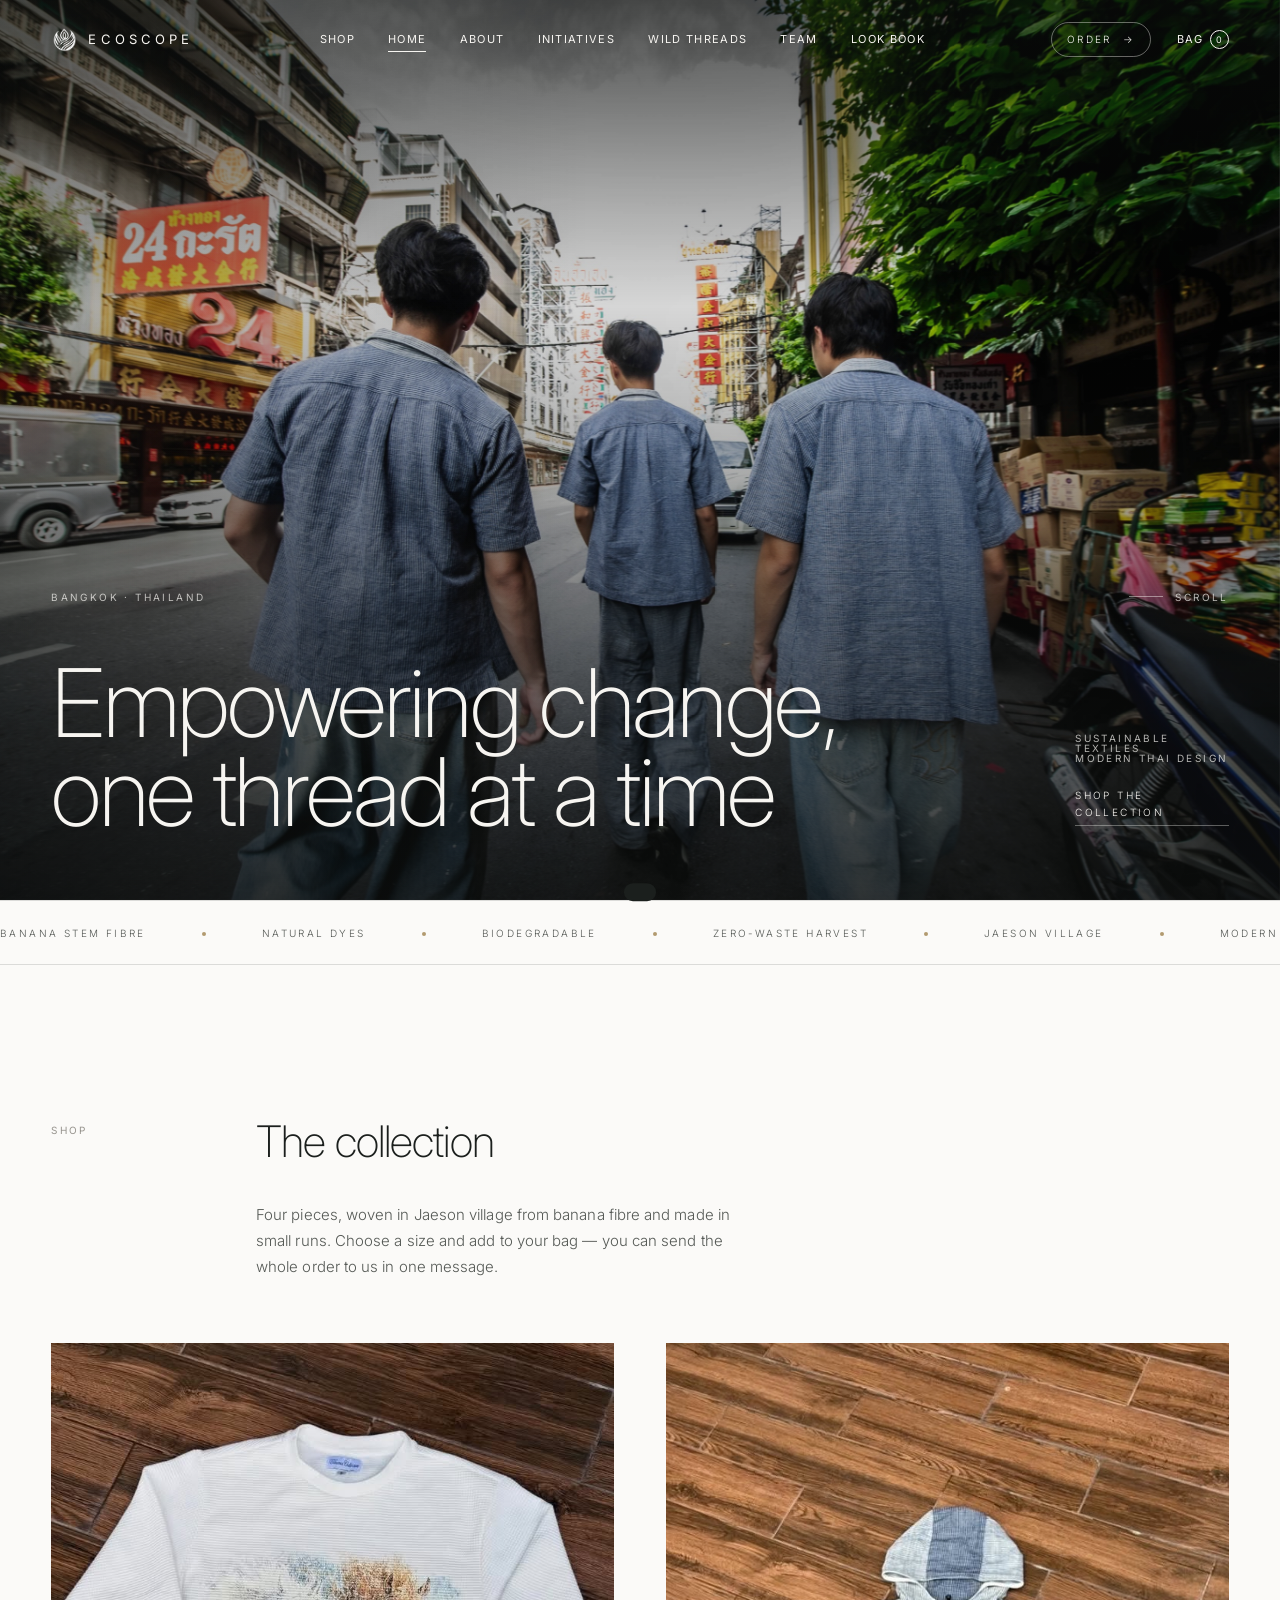
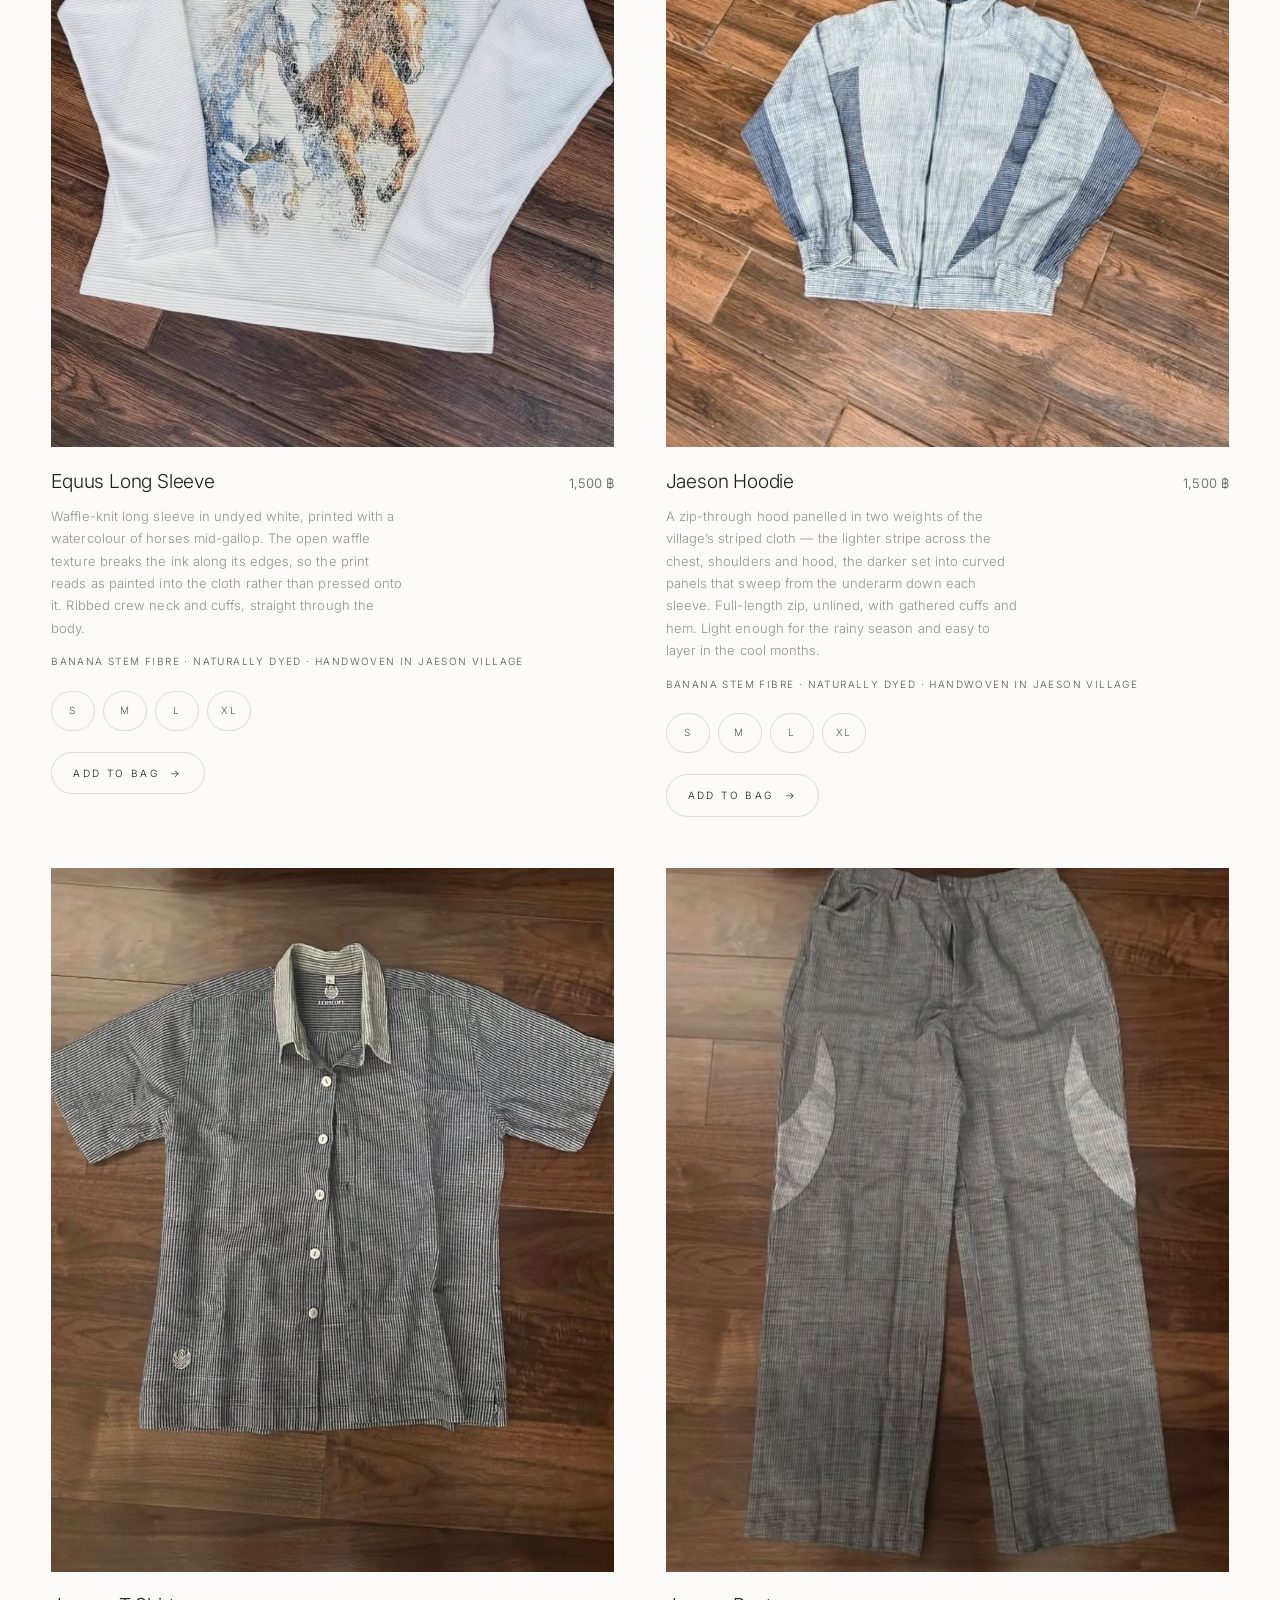
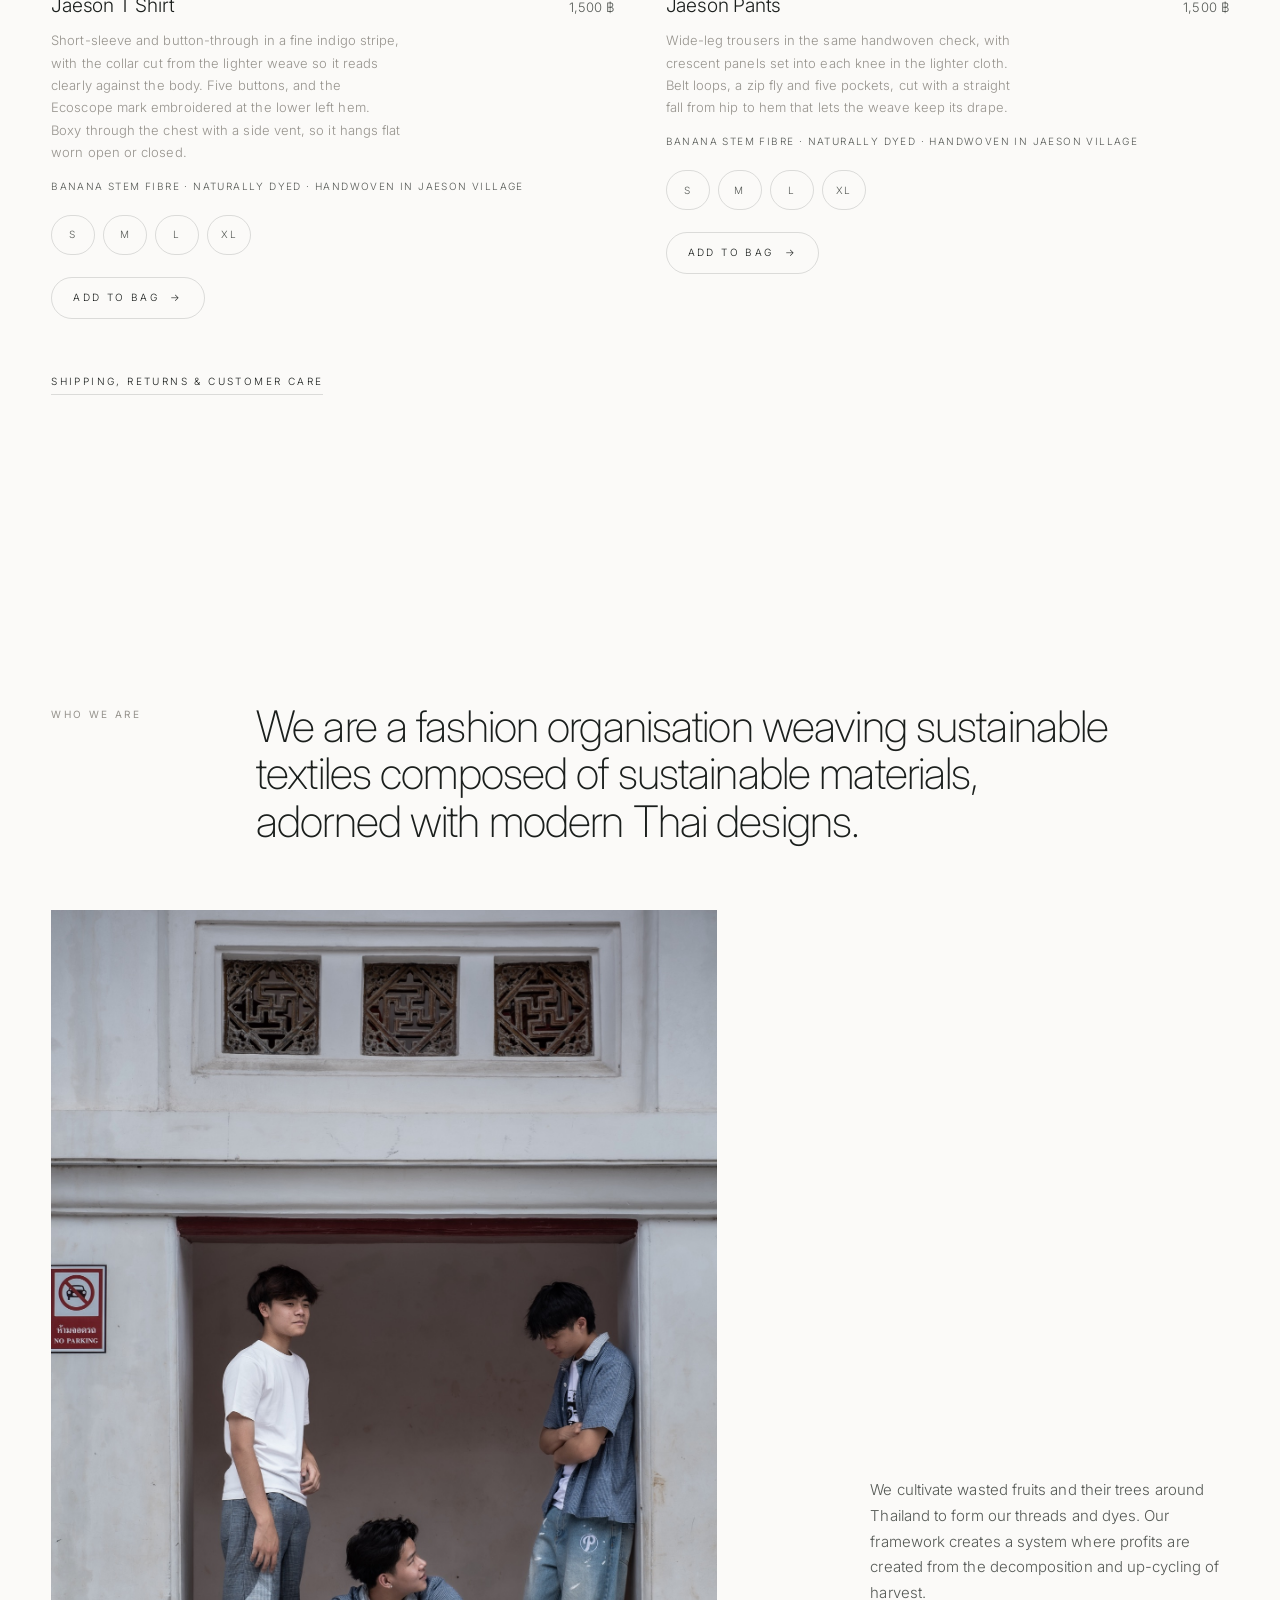
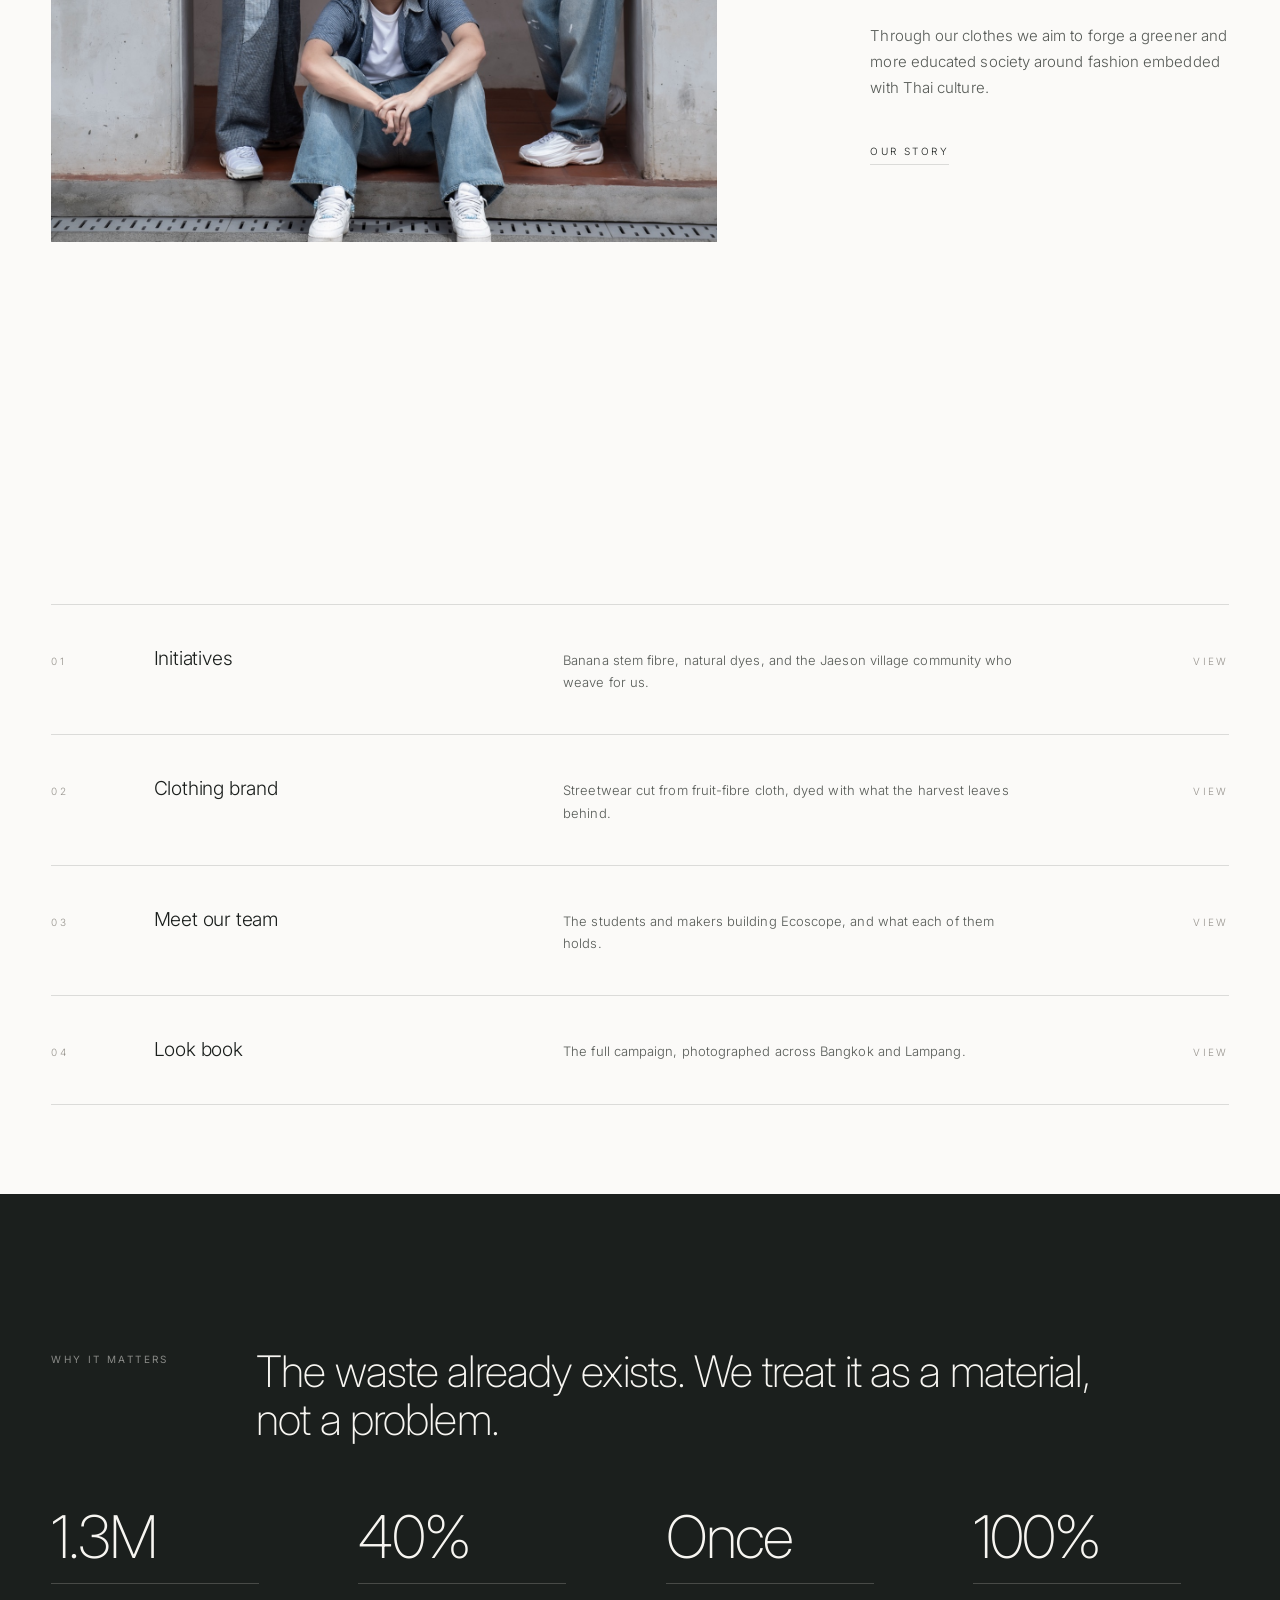
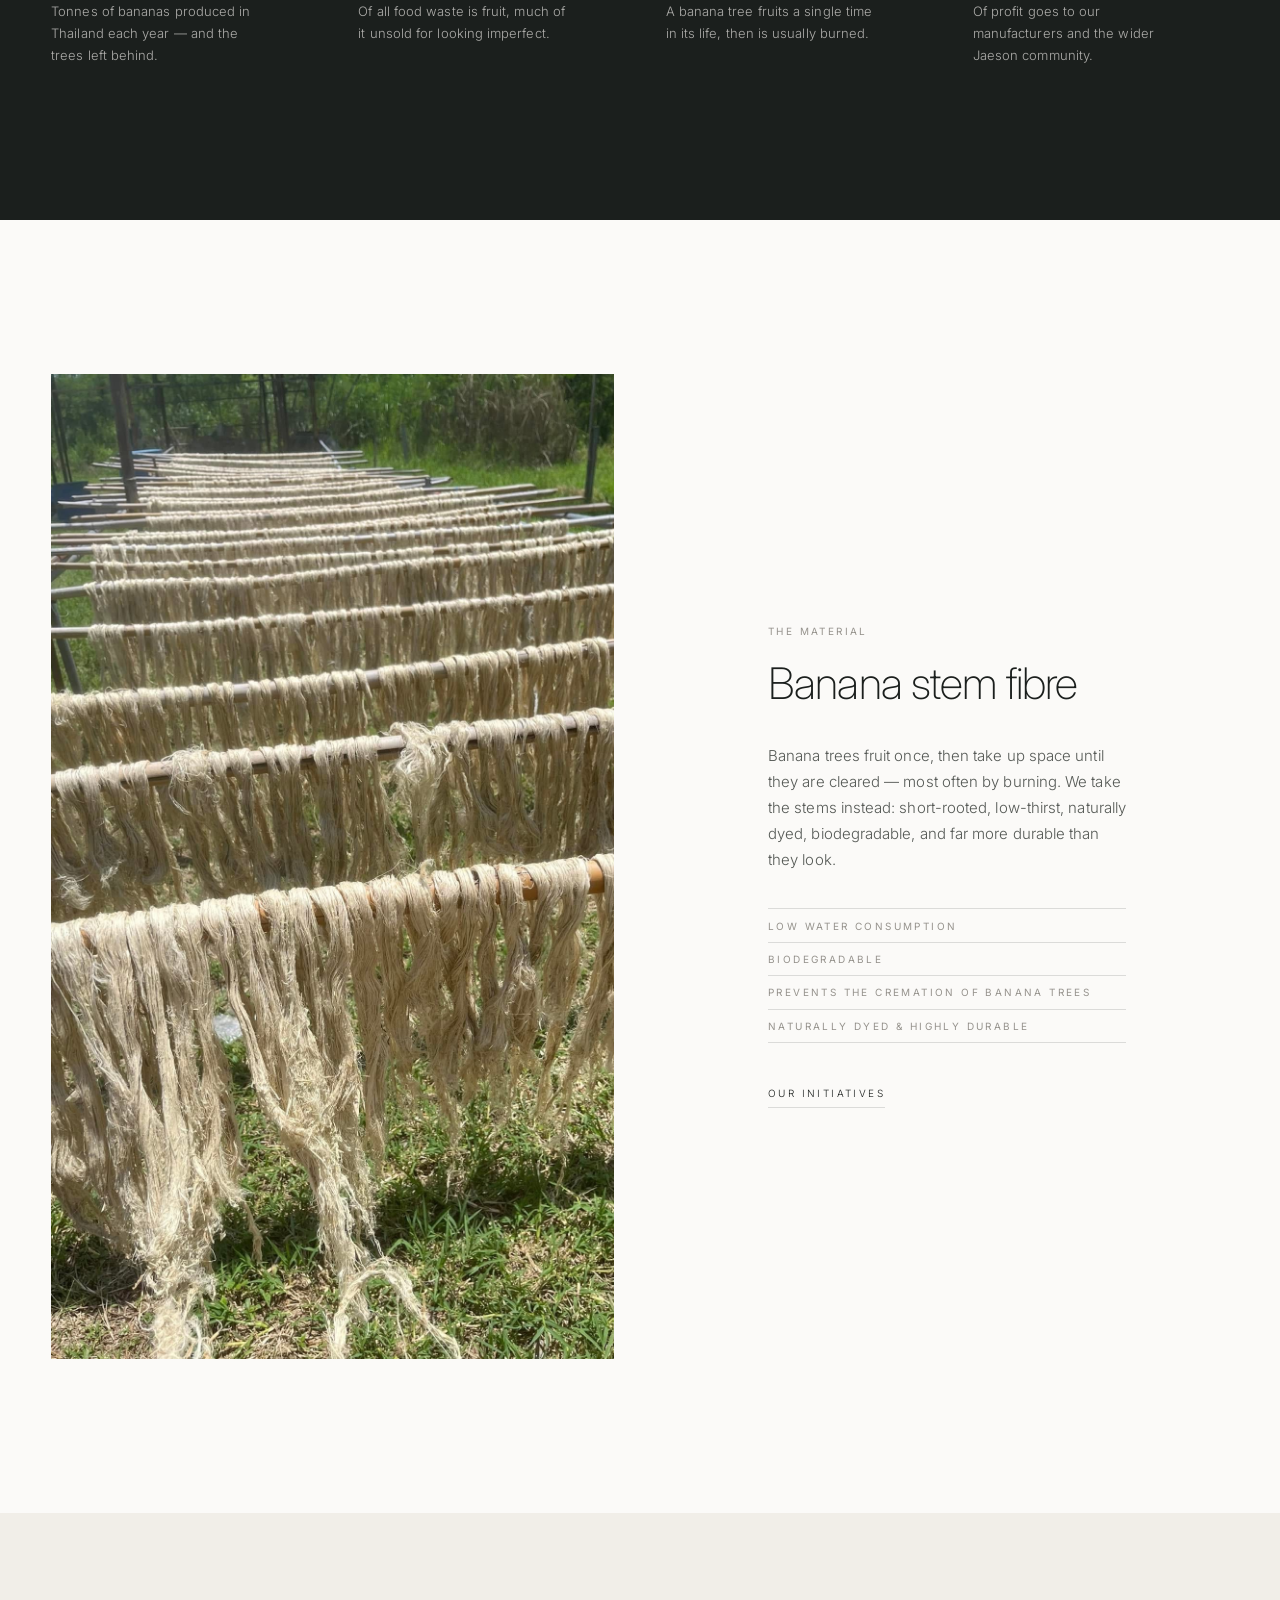
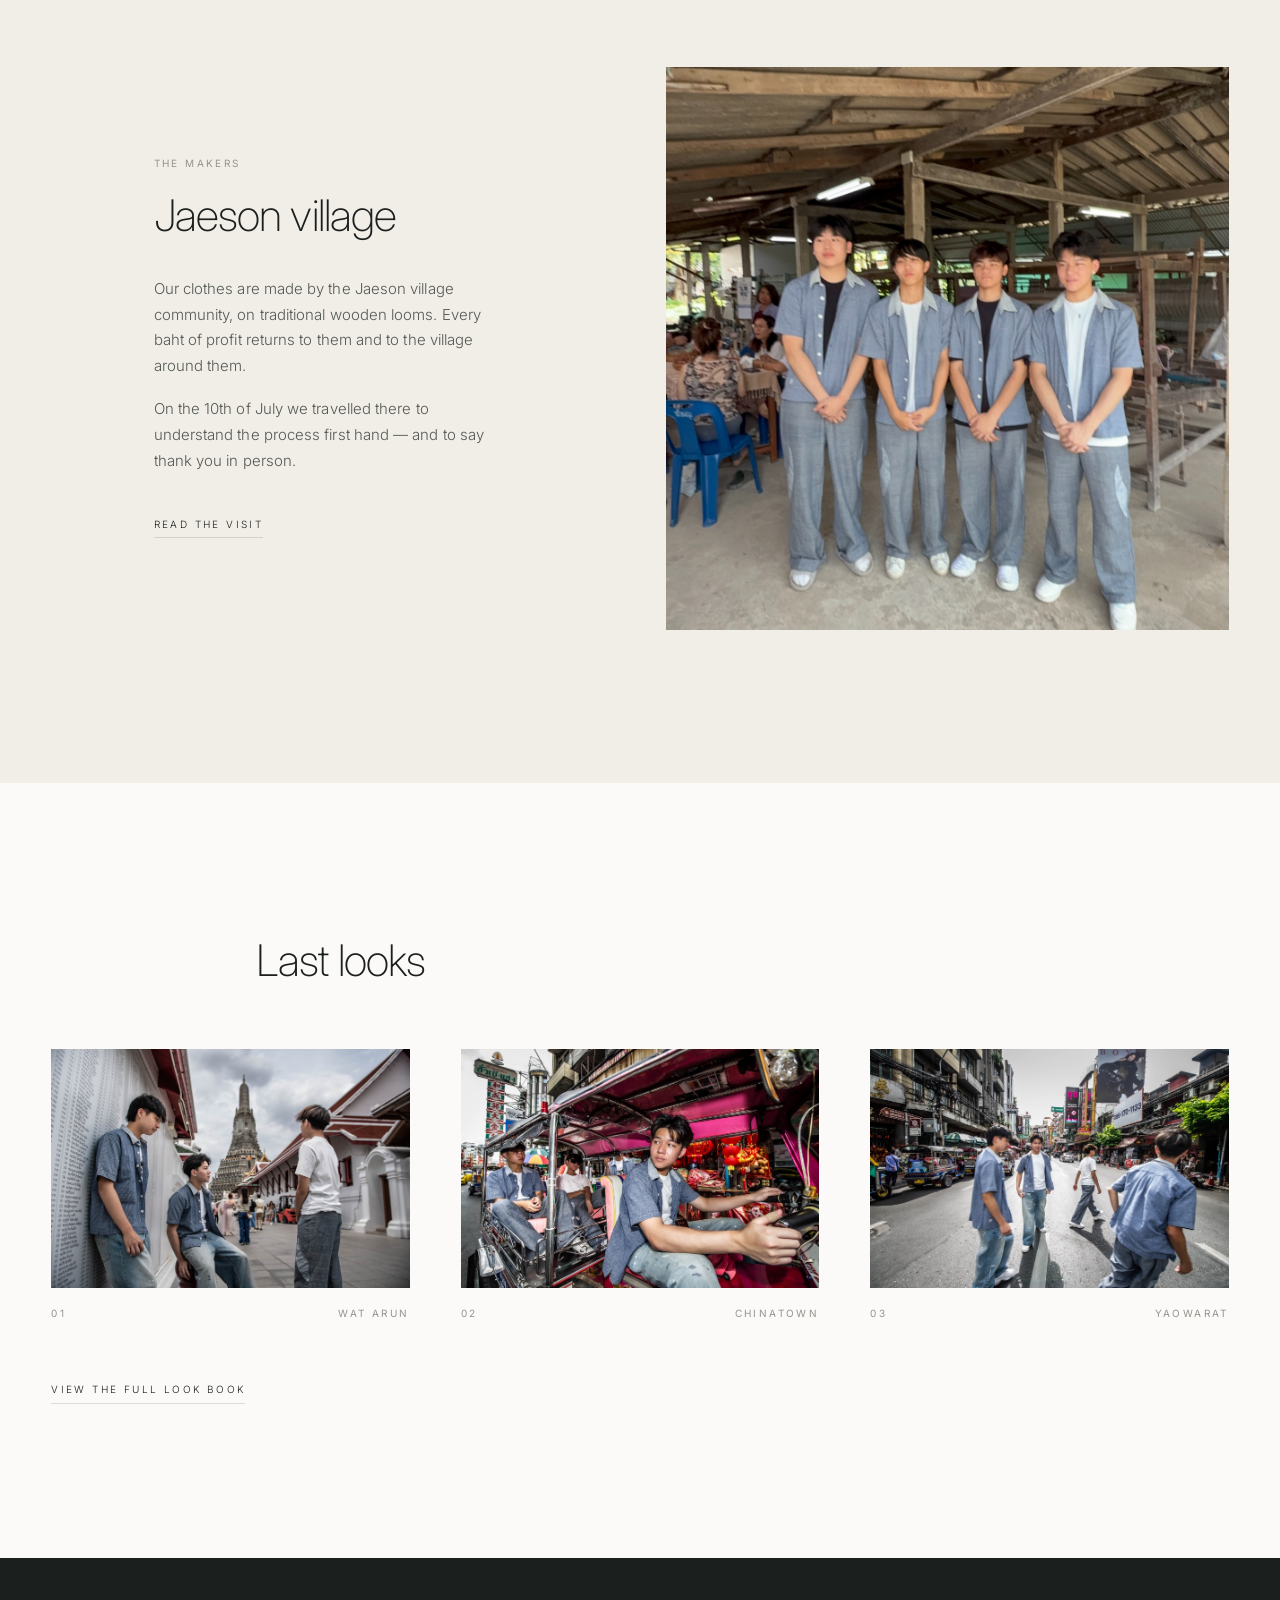
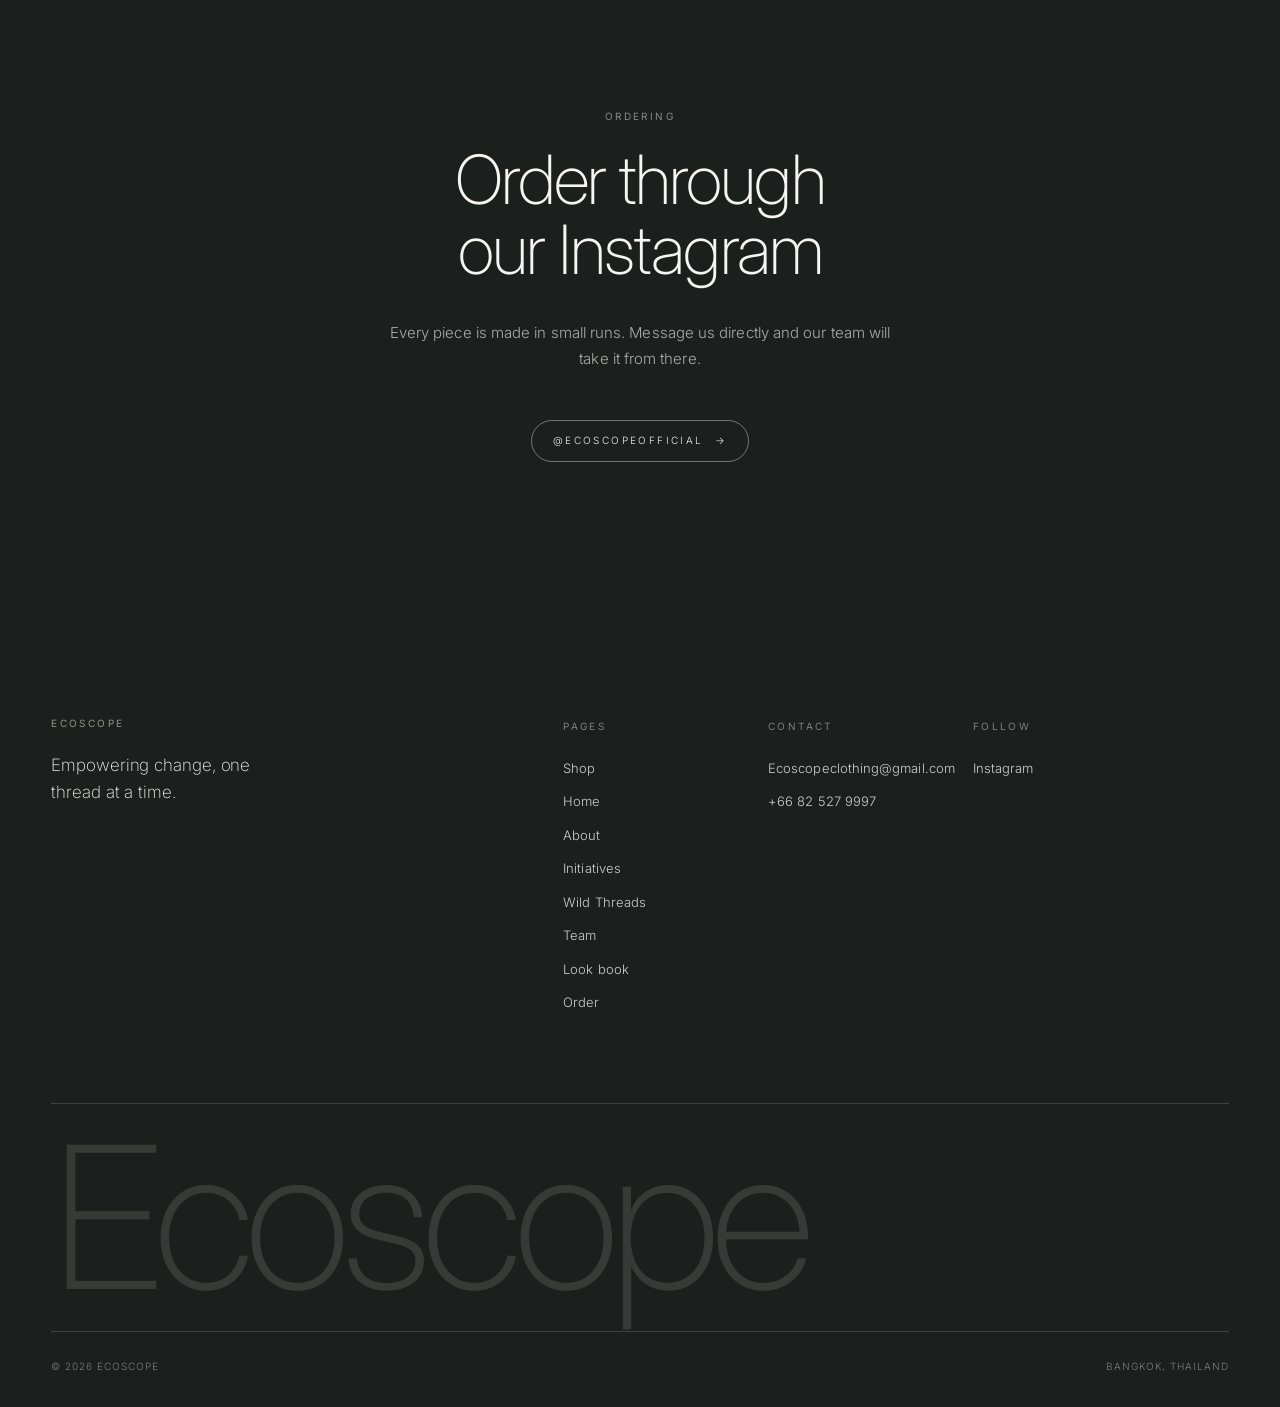
==== commit 14b7e01c: "Add a Wild Threads page for the endangered-animal pieces A new page in the Ecoscope site, linked fro" ====
--- a/ecoscope/index.html
+++ b/ecoscope/index.html
@@ -31,6 +31,7 @@
       <a aria-current='page' href='/'>Home</a>
       <a href='/about'>About</a>
       <a href='/initiatives'>Initiatives</a>
+      <a href='/wild-threads'>Wild Threads</a>
       <a href='/team'>Team</a>
       <a href='/lookbook'>Look book</a>
     </nav>
@@ -50,6 +51,7 @@
     <a href='/'>Home</a>
     <a href='/about'>About</a>
     <a href='/initiatives'>Initiatives</a>
+    <a href='/wild-threads'>Wild Threads</a>
     <a href='/team'>Team</a>
     <a href='/lookbook'>Look book</a>
     <a href='/order'>Order</a>
@@ -418,6 +420,7 @@
           <li><a href='/'>Home</a></li>
           <li><a href='/about'>About</a></li>
           <li><a href='/initiatives'>Initiatives</a></li>
+          <li><a href='/wild-threads'>Wild Threads</a></li>
           <li><a href='/team'>Team</a></li>
           <li><a href='/lookbook'>Look book</a></li>
           <li><a href='/order'>Order</a></li>
--- a/ecoscope/assets/css/main.css
+++ b/ecoscope/assets/css/main.css
@@ -298,6 +298,8 @@
 .drawer a:nth-child(4){transition-delay:.30s}
 .drawer a:nth-child(5){transition-delay:.36s}
 .drawer a:nth-child(6){transition-delay:.42s}
+.drawer a:nth-child(7){transition-delay:.48s}
+.drawer a:nth-child(8){transition-delay:.54s}
 .drawer__foot{margin-top:auto;padding-top:2.5rem;display:flex;flex-wrap:wrap;gap:1.5rem;justify-content:space-between}
 
 /* --------------------------------------------------------------------------
@@ -641,3 +643,24 @@
 }
 .toast.is-on{transform:translate(-50%,0)}
 
+/* ==========================================================================
+   18. Wild Threads — endangered animals and the pieces made for them
+   ========================================================================== */
+.species__latin{margin-top:.9rem;font-size:var(--fs-small);font-style:italic;color:var(--mute)}
+
+.species{display:grid;grid-template-columns:repeat(12,1fr);gap:var(--gutter);margin-top:clamp(2.5rem,5vw,4rem)}
+.species__status{grid-column:1/5}
+.species__body{grid-column:6/12}
+@media (max-width:900px){.species__status,.species__body{grid-column:1/-1}}
+
+/* IUCN Red List scale — the animal's category is filled in */
+.redlist{display:flex;flex-wrap:wrap;gap:.4rem;margin-top:1.25rem}
+.redlist li{
+  min-width:40px;min-height:32px;display:inline-flex;align-items:center;justify-content:center;
+  padding:.5em .75em;
+  font-size:var(--fs-micro);letter-spacing:.14em;
+  border:1px solid var(--line);border-radius:100px;color:var(--mute);
+}
+.redlist abbr{text-decoration:none}
+.redlist li[aria-current]{background:var(--ink);border-color:var(--ink);color:var(--paper)}
+
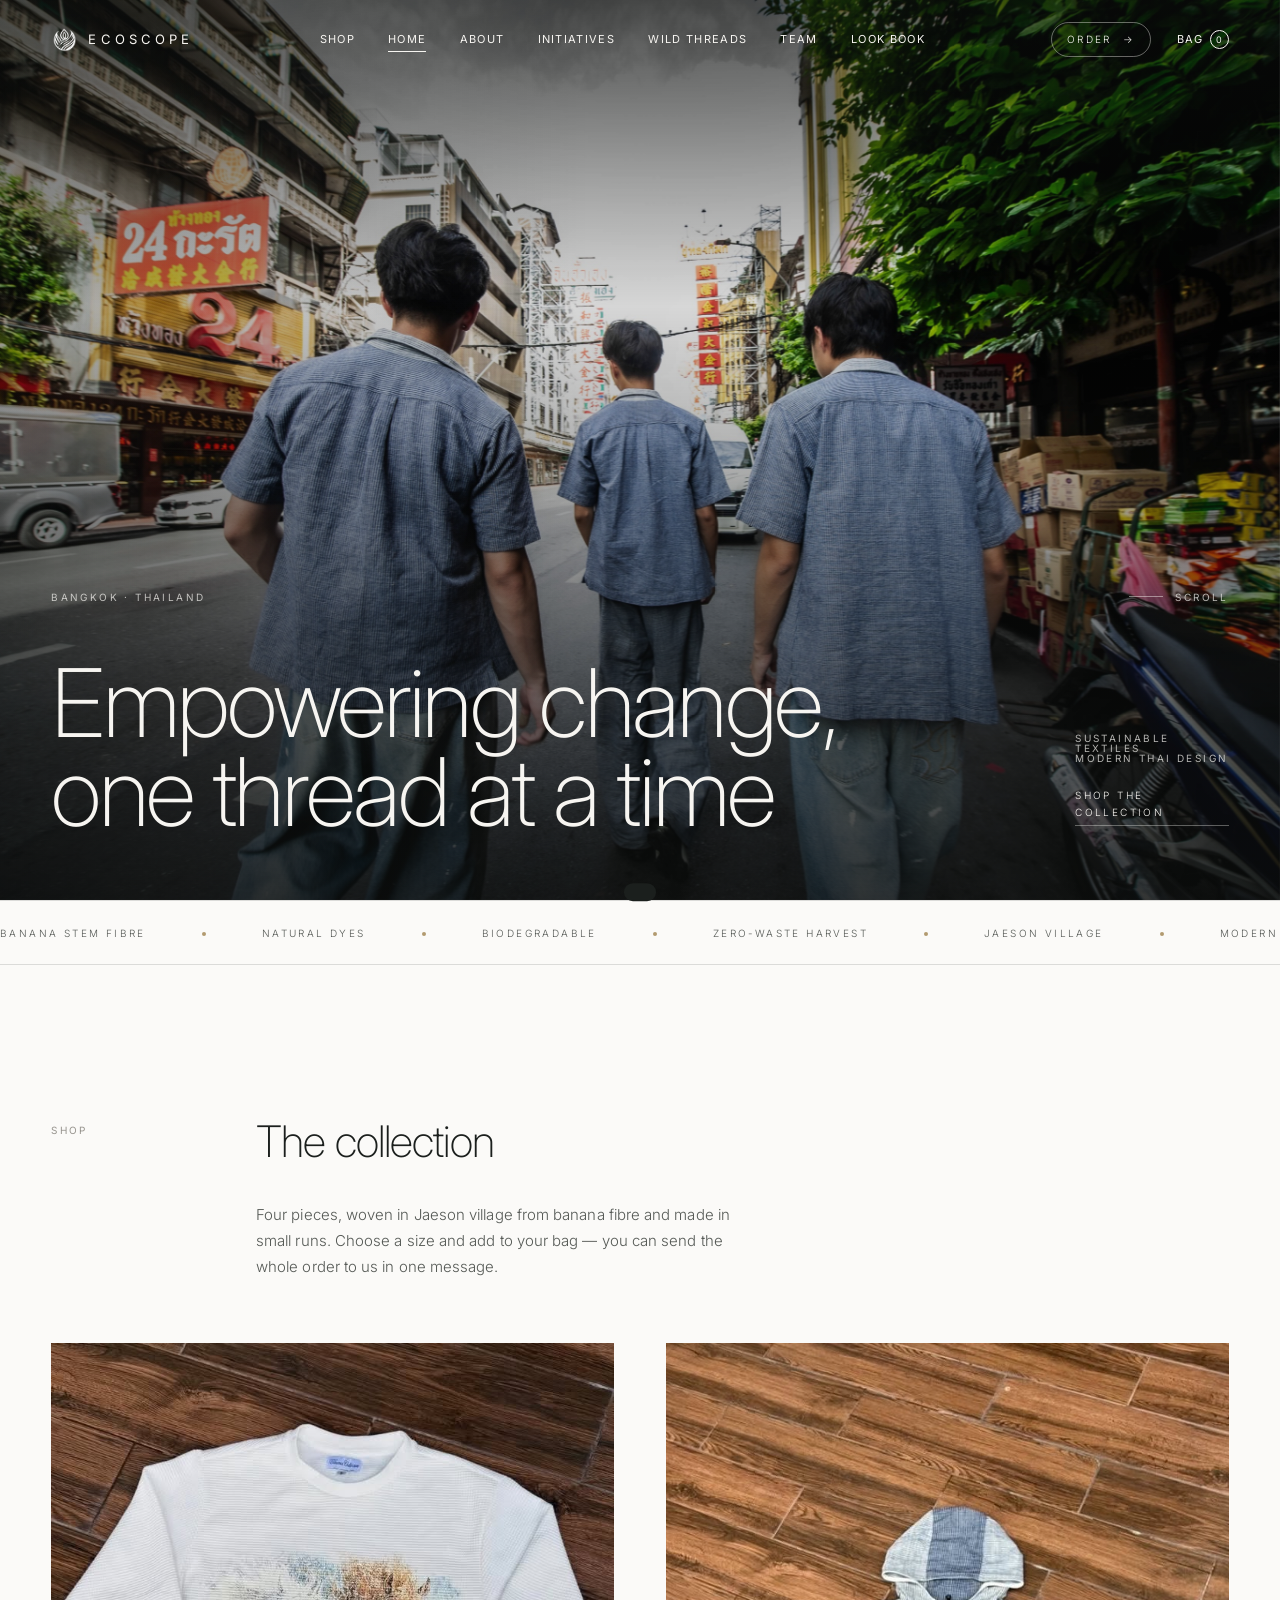
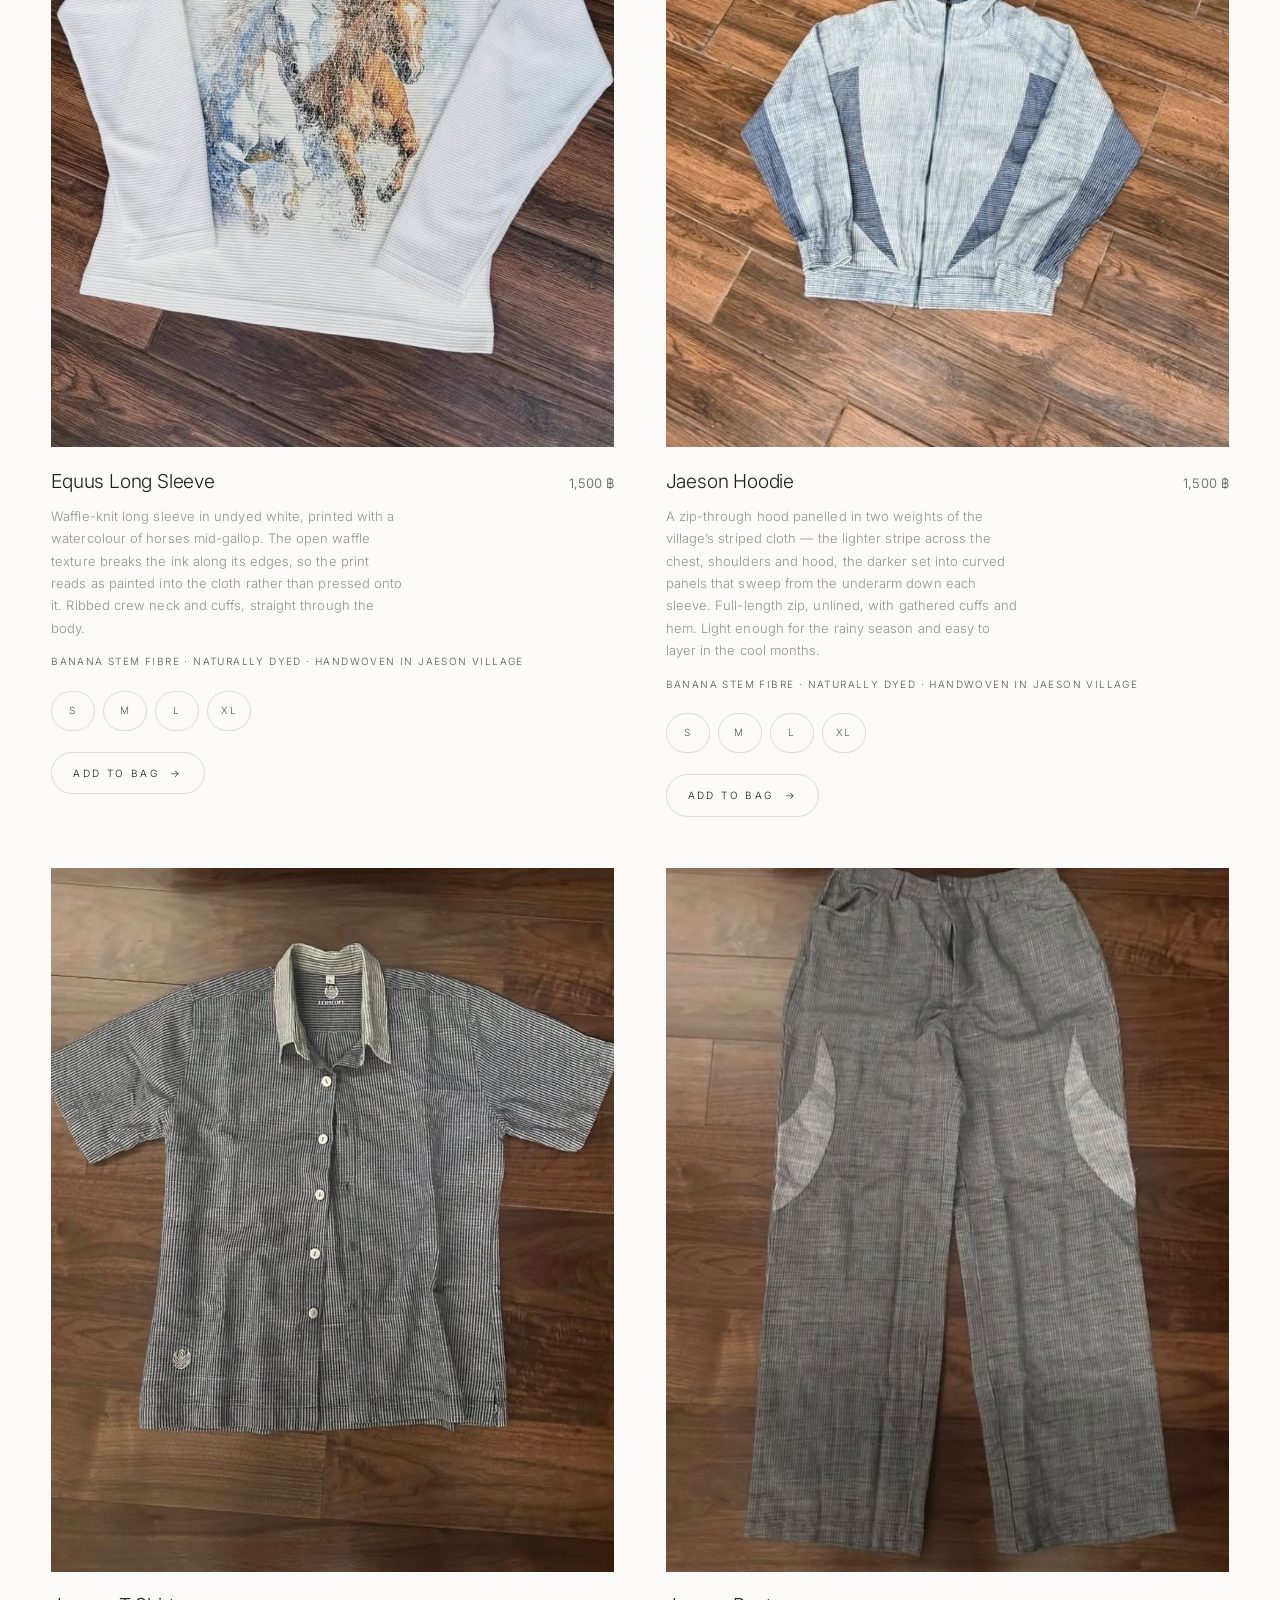
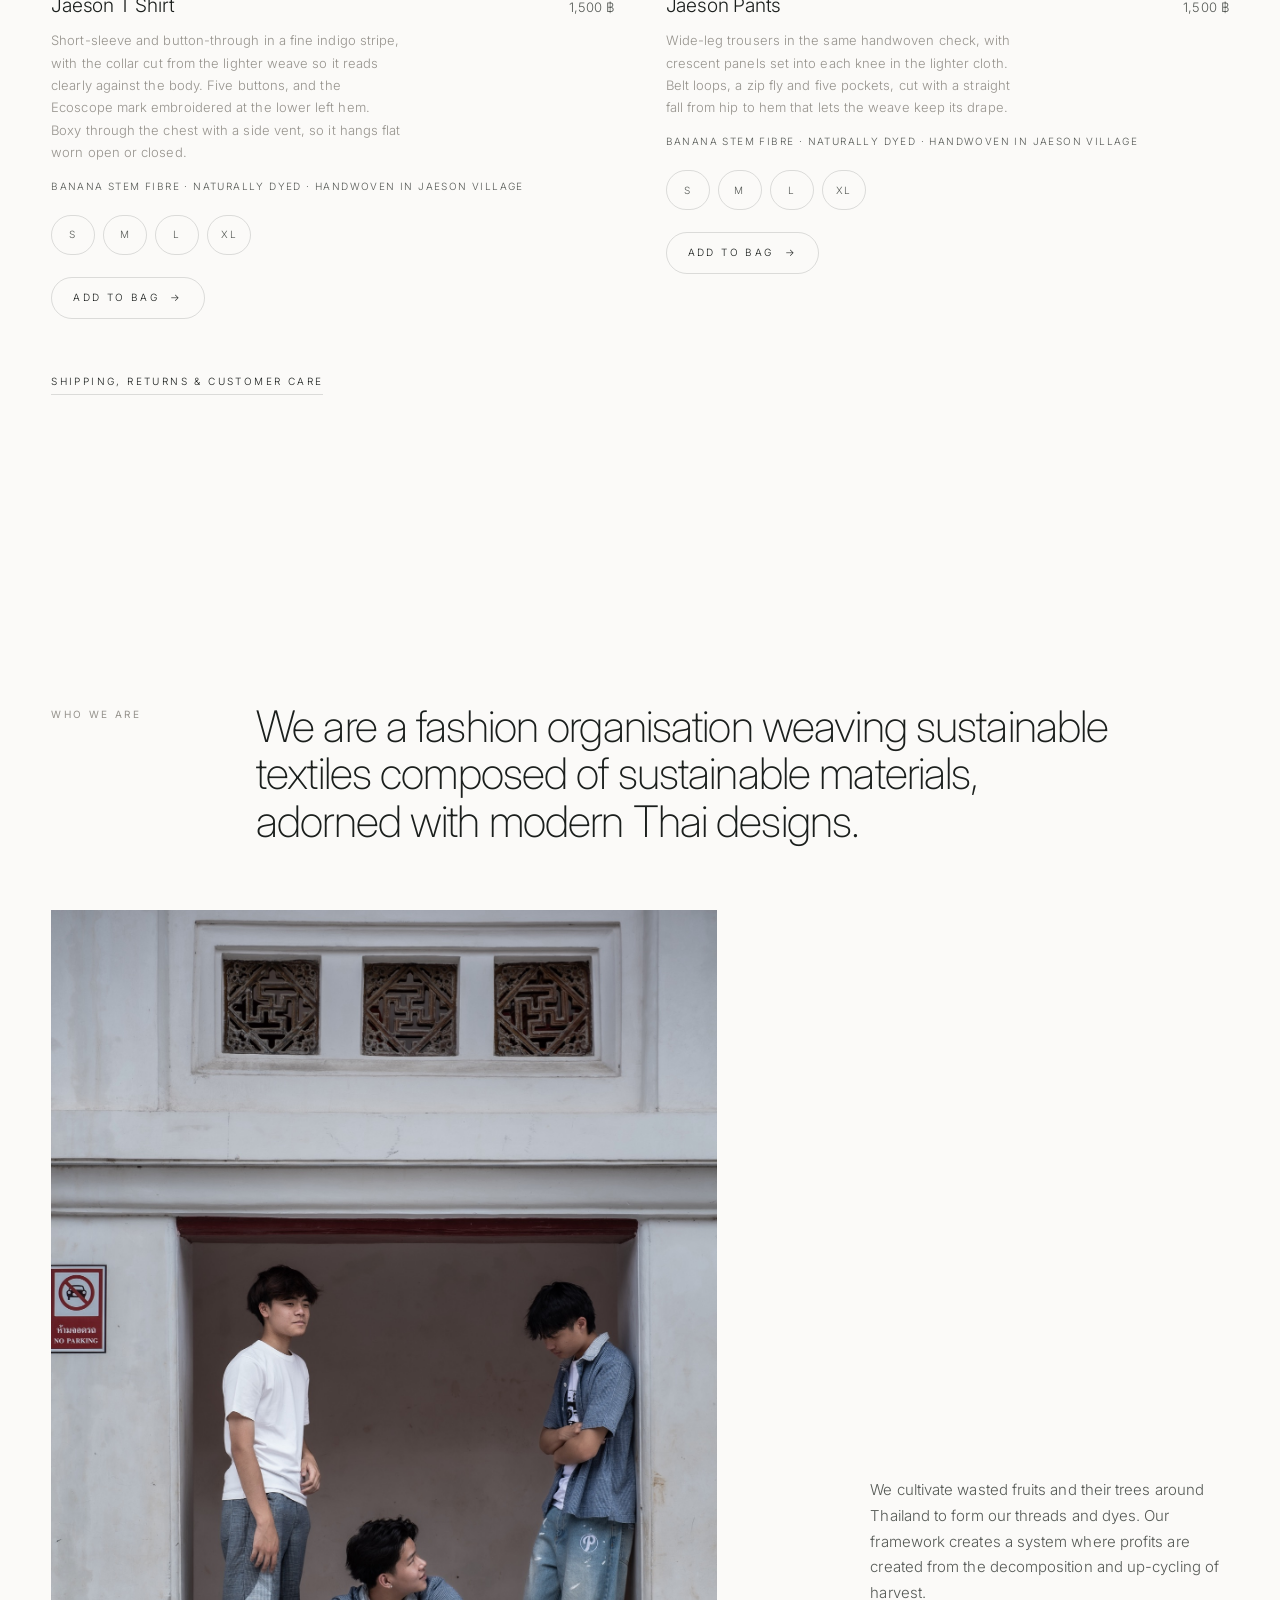
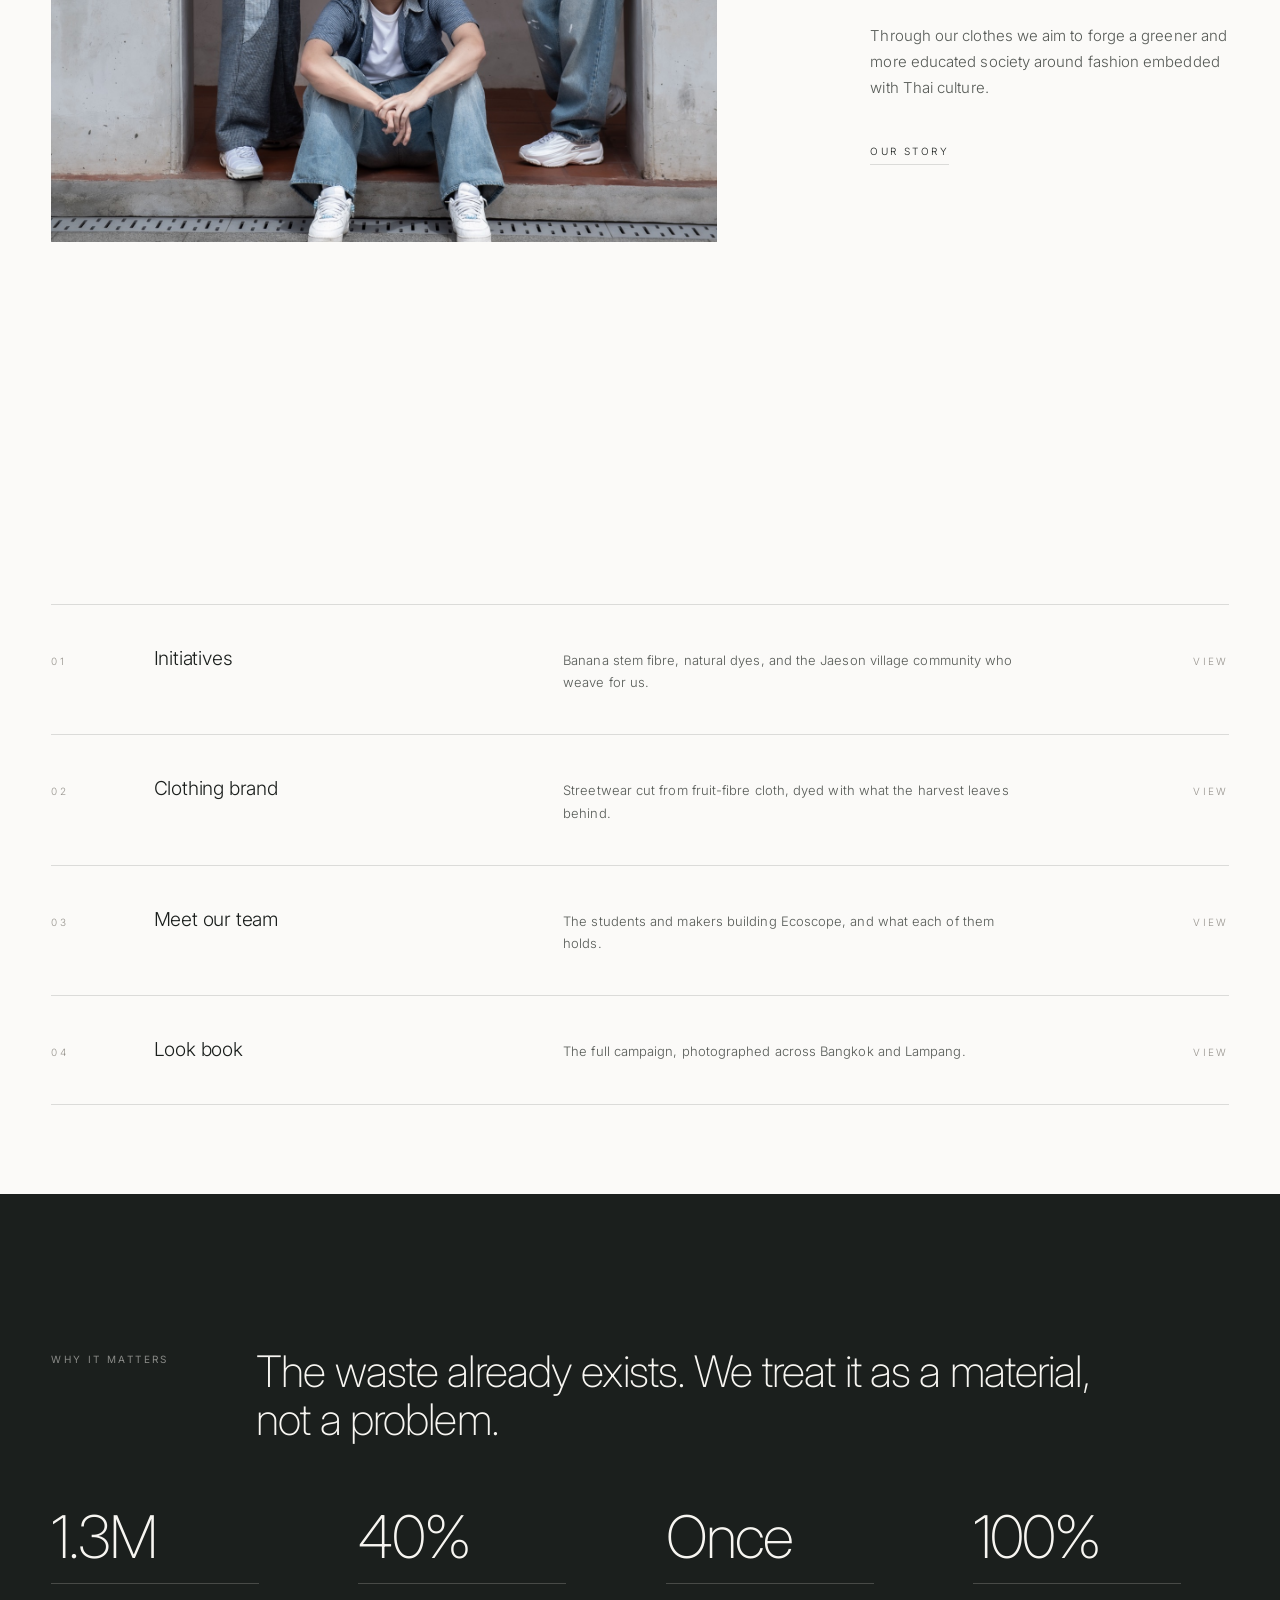
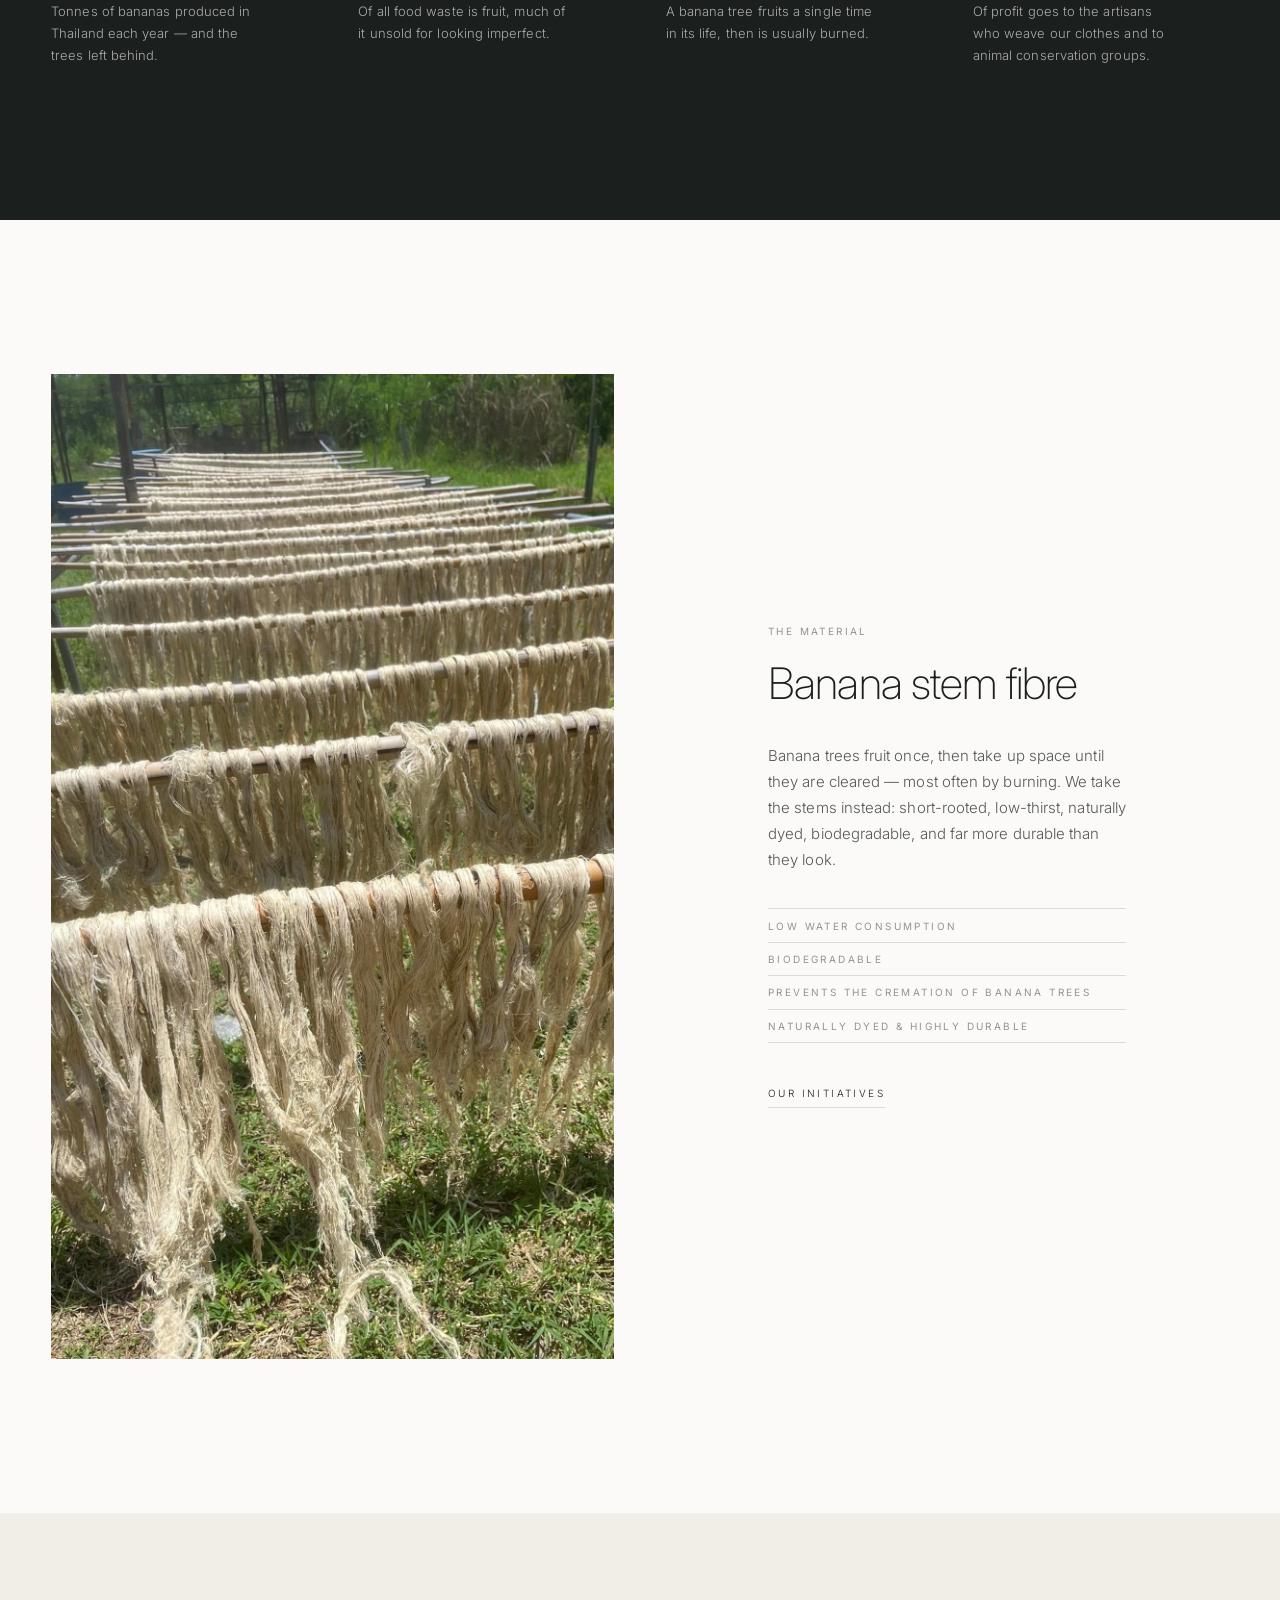
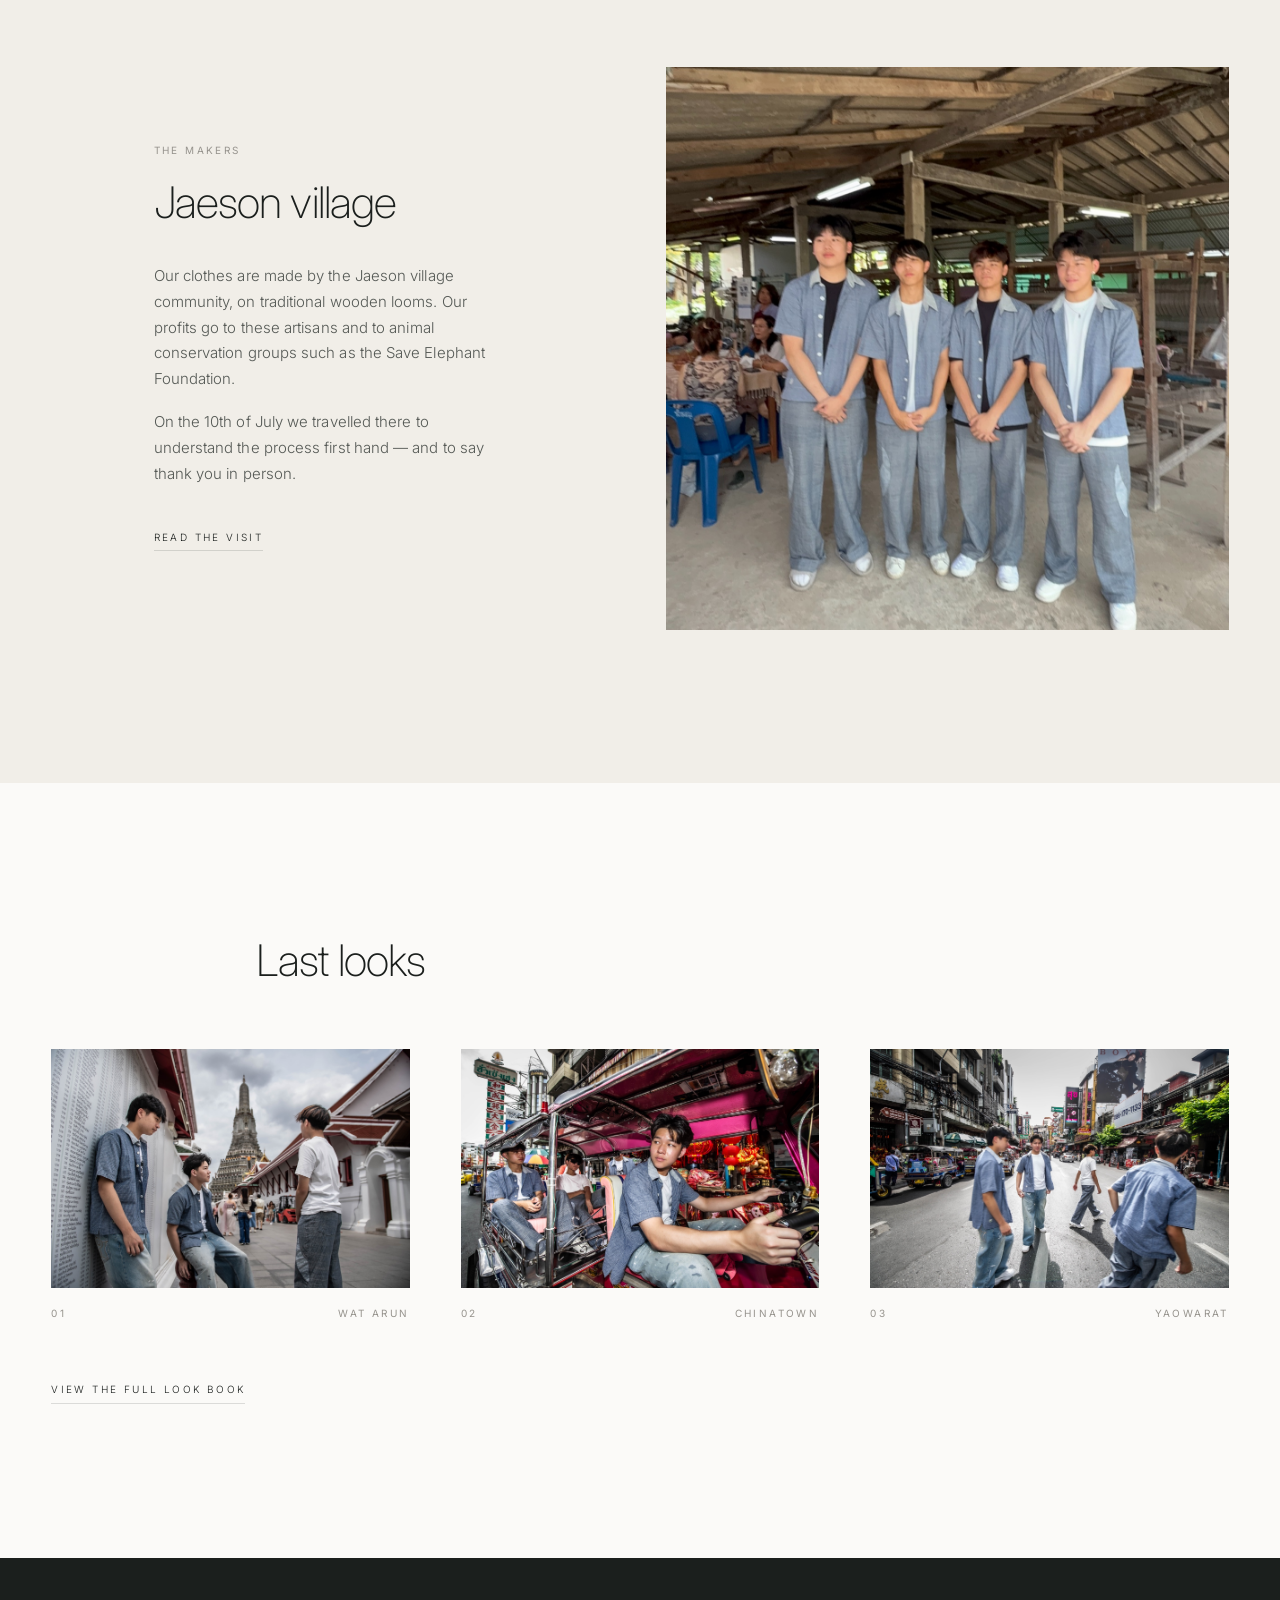
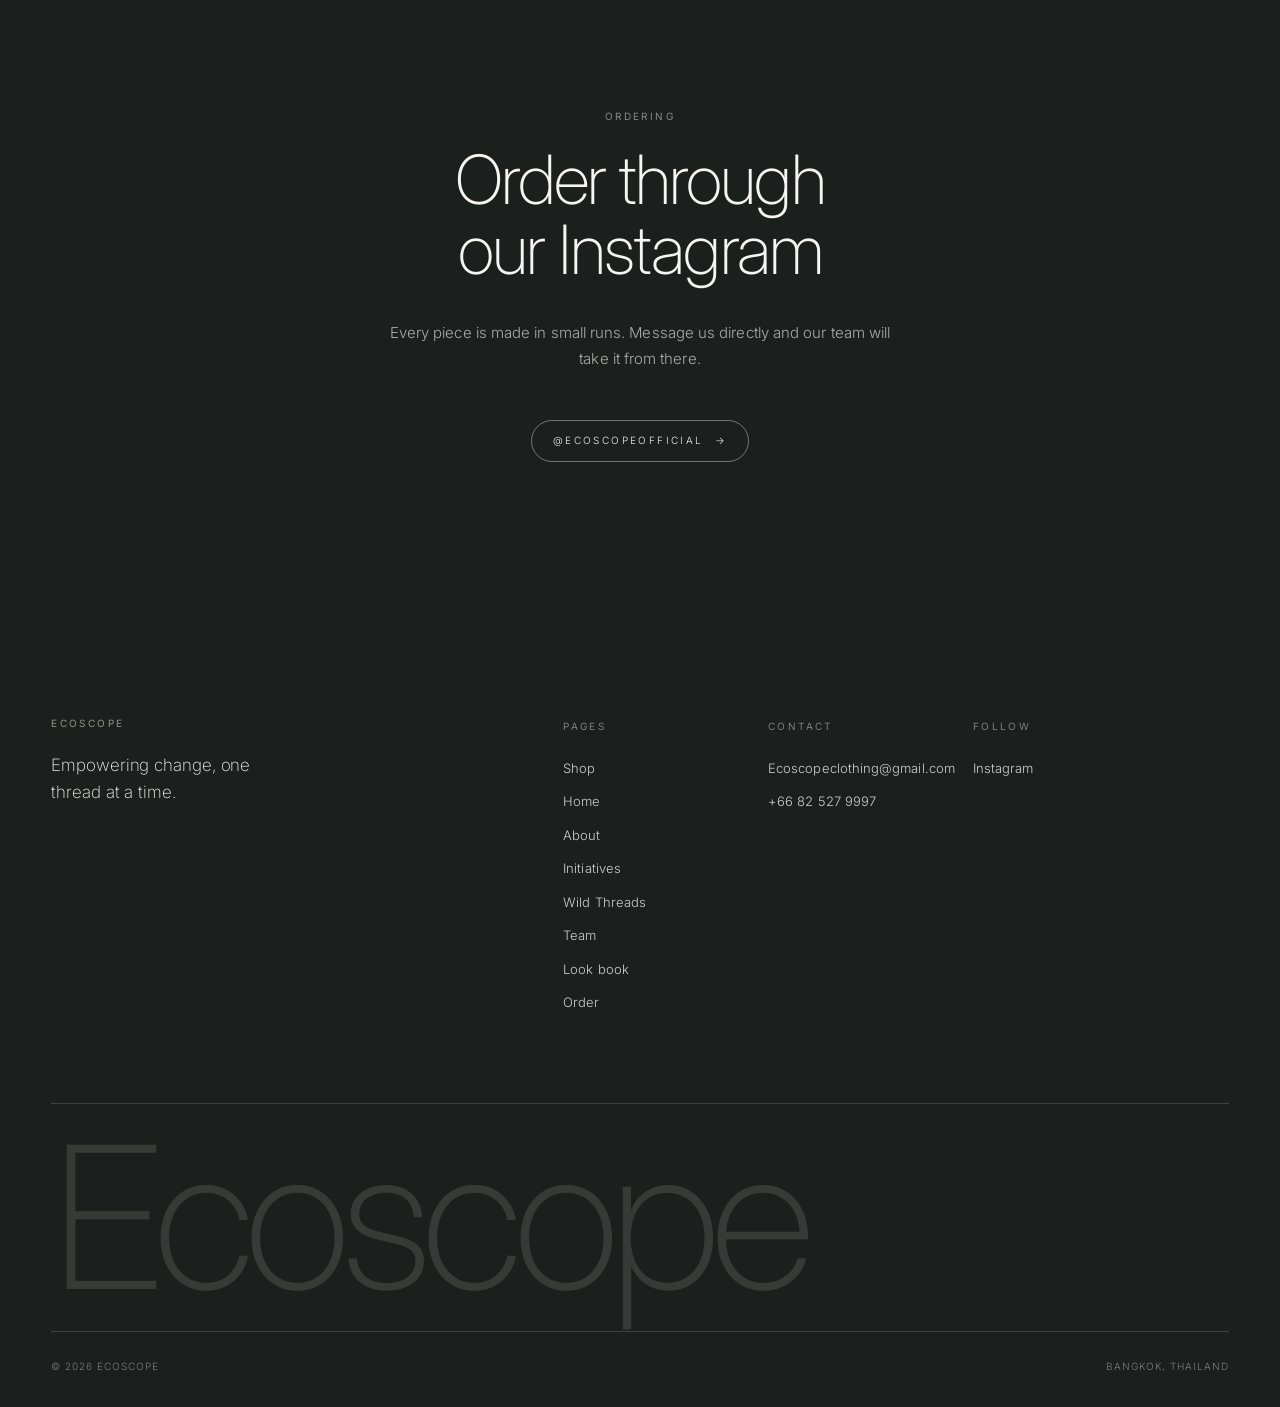
==== commit 94a830ec: "Say on the homepage that profits also go to conservation groups The homepage said all profit goes to" ====
--- a/ecoscope/index.html
+++ b/ecoscope/index.html
@@ -313,7 +313,7 @@
         </div>
         <div class="stat reveal" data-delay="3">
           <p class="stat__fig">100%</p>
-          <p class="stat__label">Of profit goes to our manufacturers and the wider Jaeson community.</p>
+          <p class="stat__label">Of profit goes to the artisans who weave our clothes and to animal conservation groups.</p>
         </div>
       </div>
     </div>
@@ -359,7 +359,7 @@
           <p class="eyebrow">The makers</p>
           <h2 class="h-section mt-2">Jaeson village</h2>
           <div class="prose mt-3">
-            <p>Our clothes are made by the Jaeson village community, on traditional wooden looms. Every baht of profit returns to them and to the village around them.</p>
+            <p>Our clothes are made by the Jaeson village community, on traditional wooden looms. Our profits go to these artisans and to animal conservation groups such as the Save Elephant Foundation.</p>
             <p>On the 10th of July we travelled there to understand the process first hand &mdash; and to say thank you in person.</p>
           </div>
           <p class="mt-3"><a class='link' href='/initiatives'>Read the visit</a></p>
--- a/ecoscope/assets/css/main.css
+++ b/ecoscope/assets/css/main.css
@@ -663,4 +663,8 @@
 }
 .redlist abbr{text-decoration:none}
 .redlist li[aria-current]{background:var(--ink);border-color:var(--ink);color:var(--paper)}
-
+.species__note{margin-top:1.1rem;font-size:var(--fs-small);color:var(--mute);max-width:34ch}
+
+/* Proof of giving, e.g. a donation certificate, below an animal's entry */
+.giving{margin-top:clamp(3.5rem,7vw,6rem);padding-top:clamp(3.5rem,7vw,6rem);border-top:1px solid var(--line)}
+
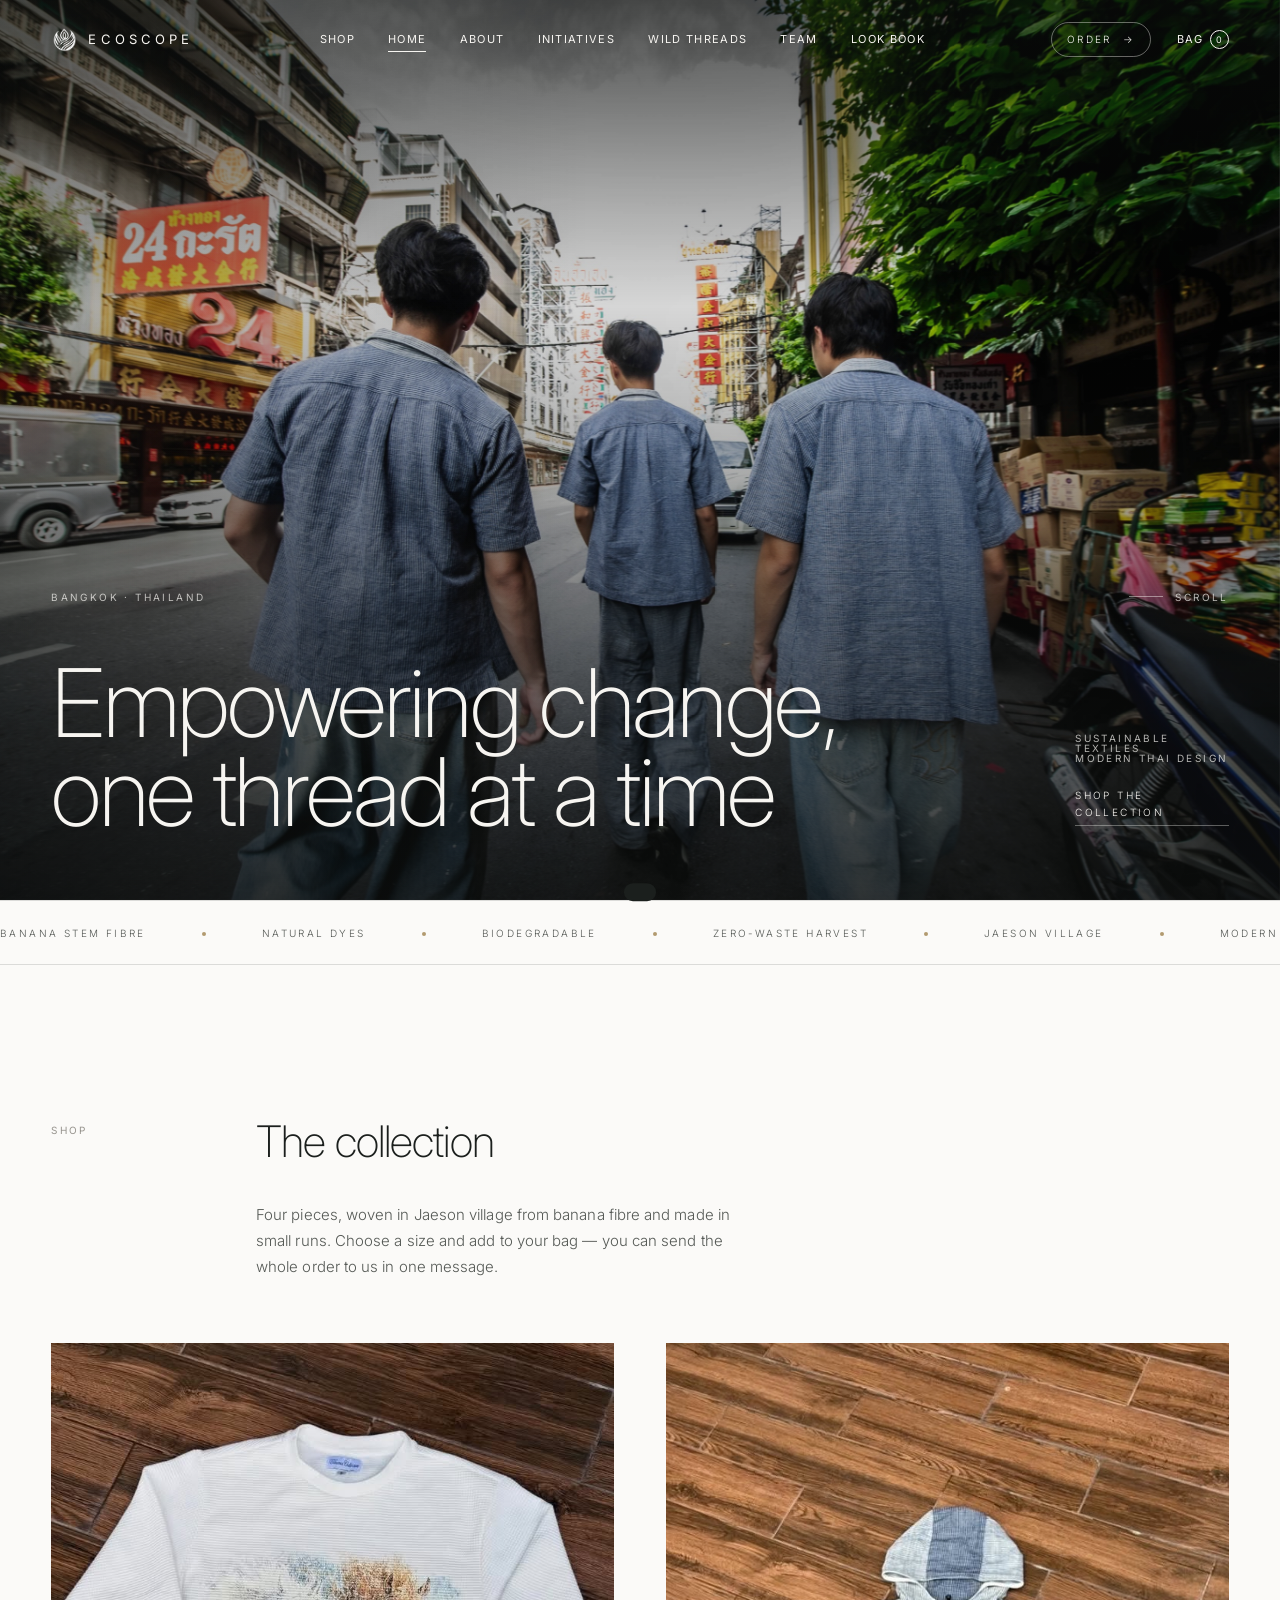
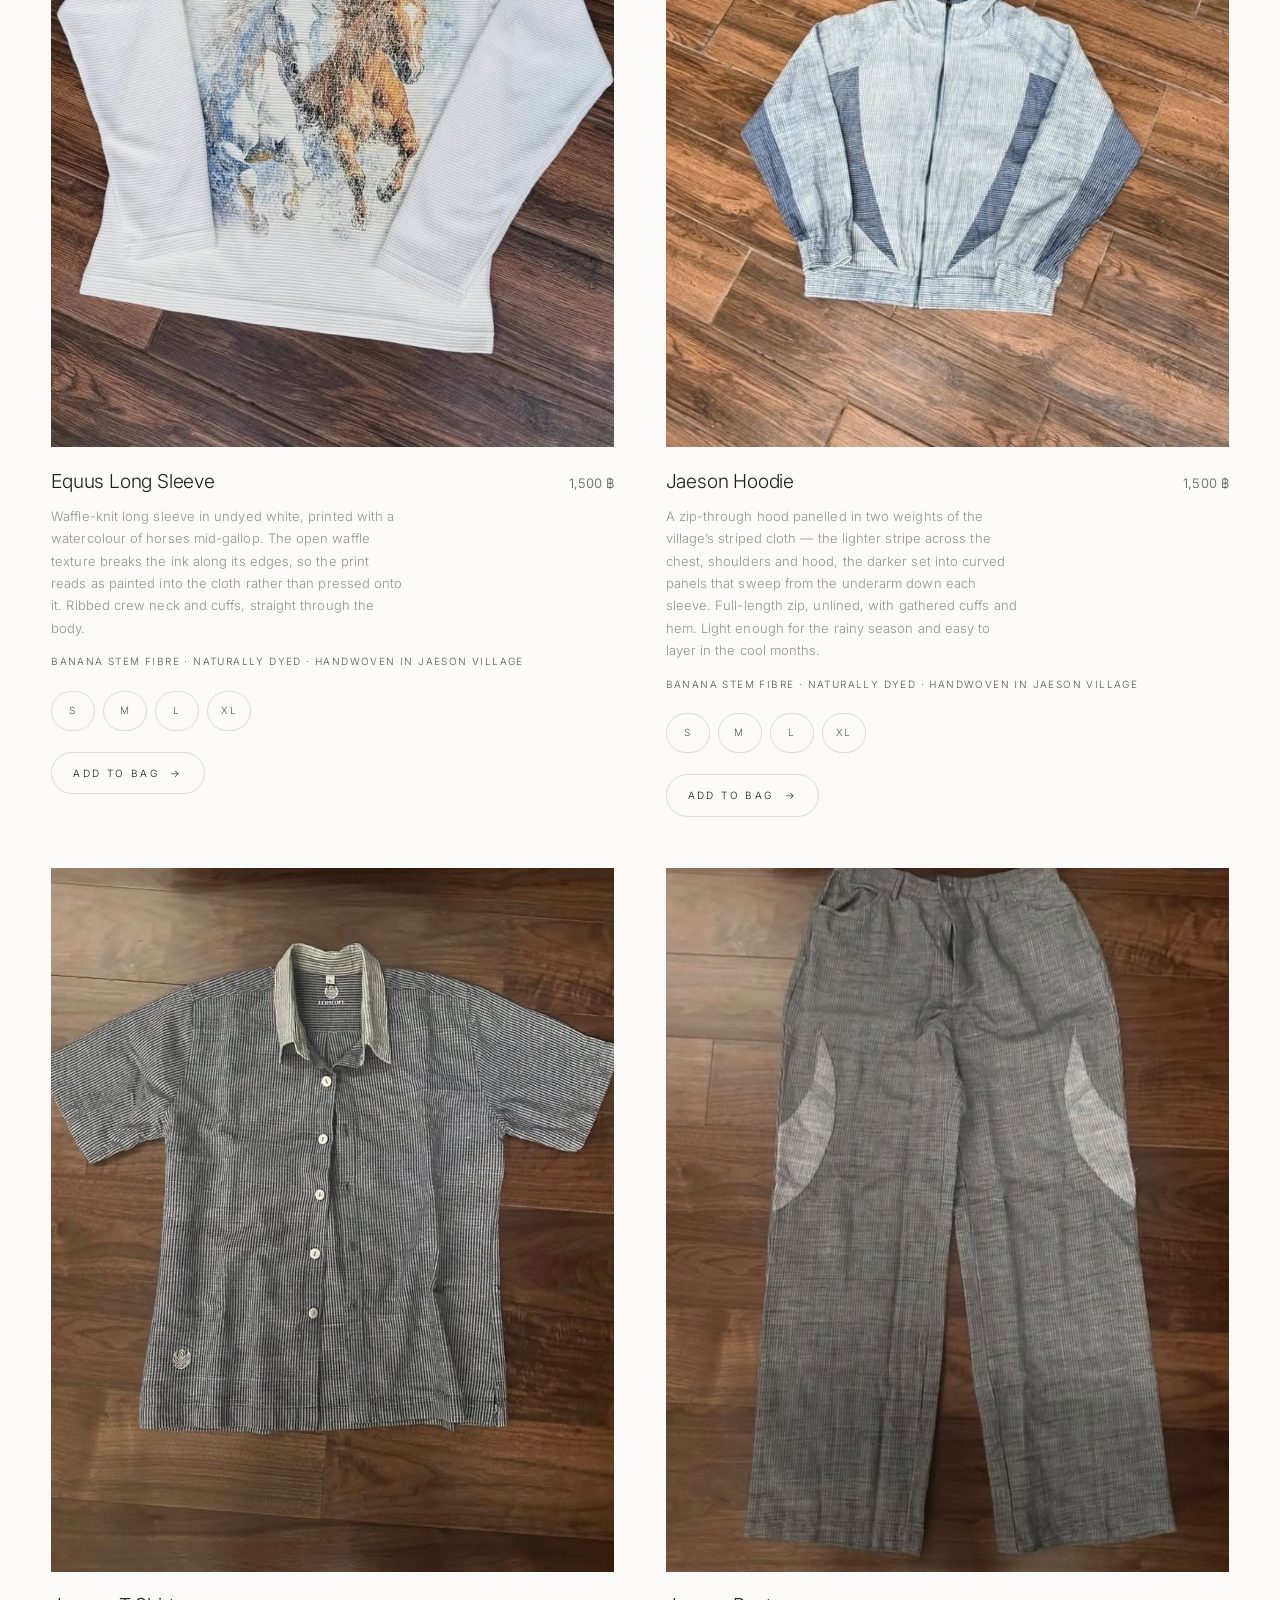
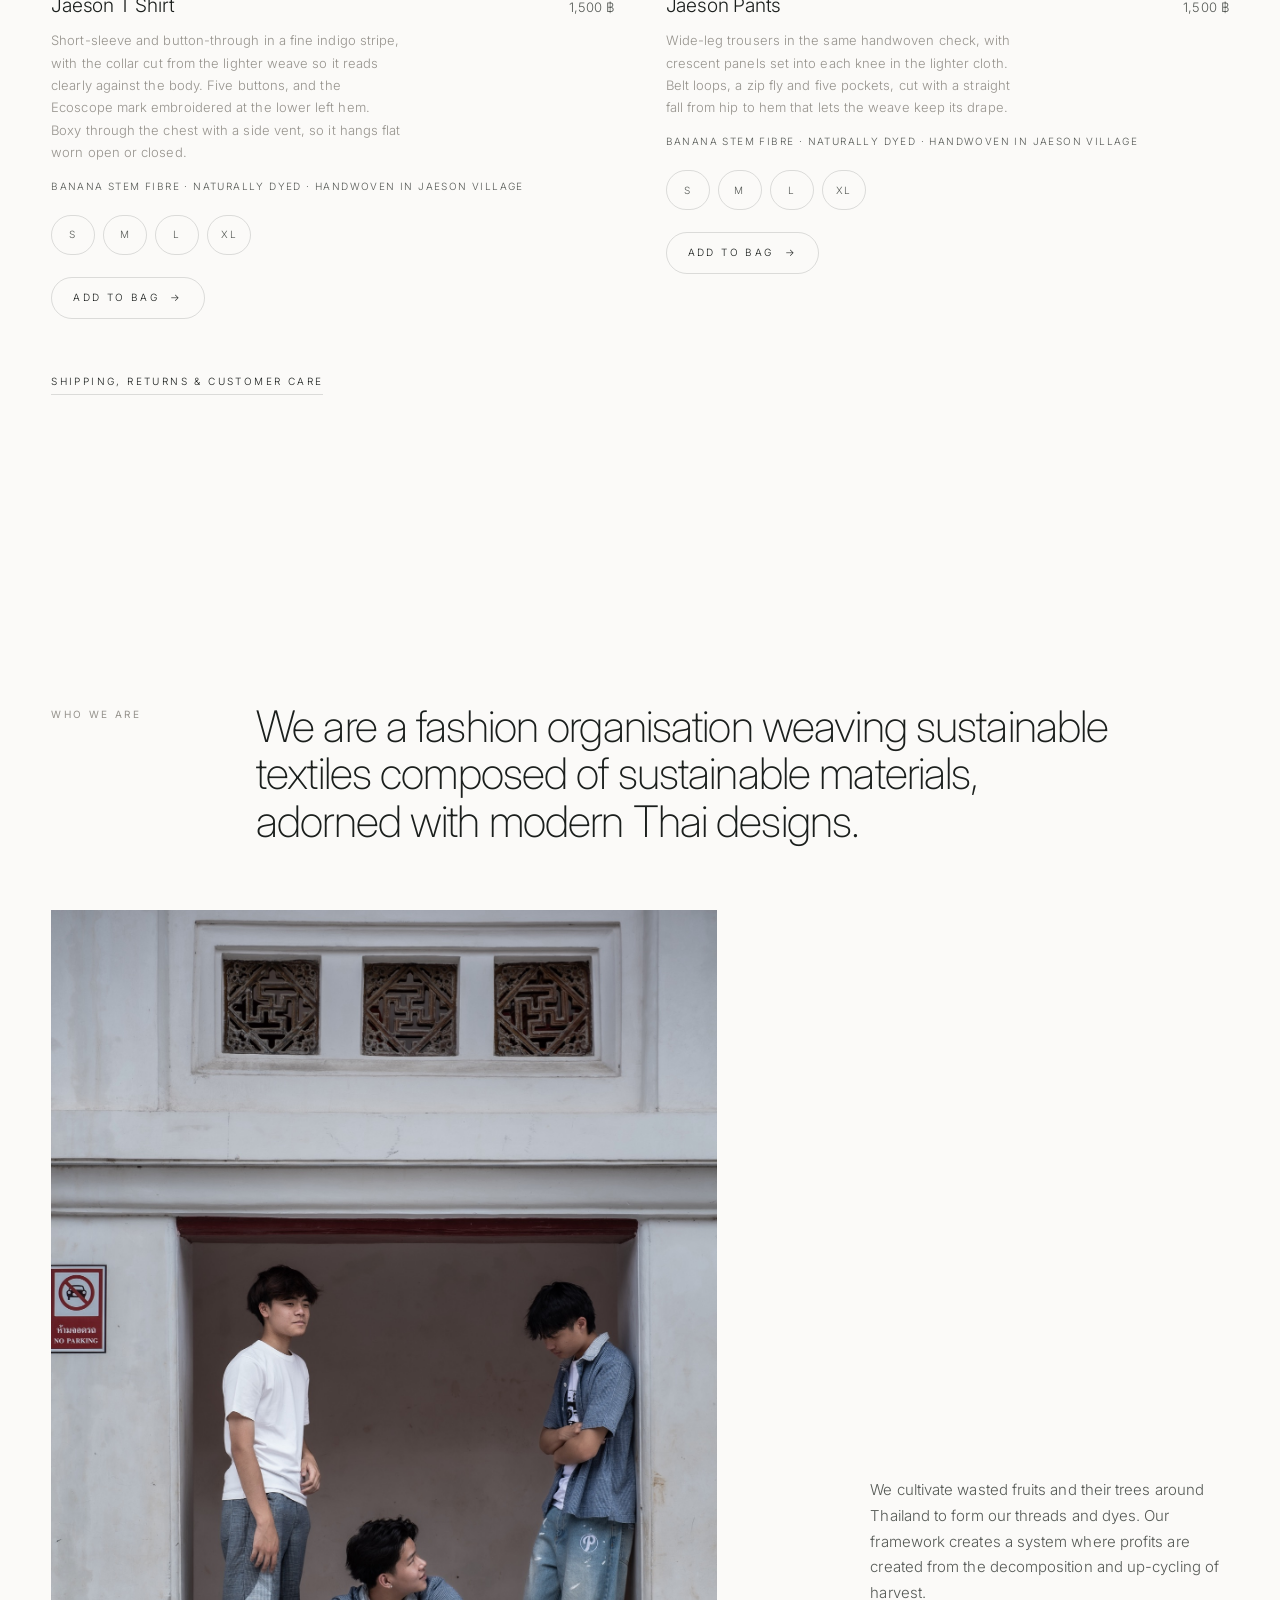
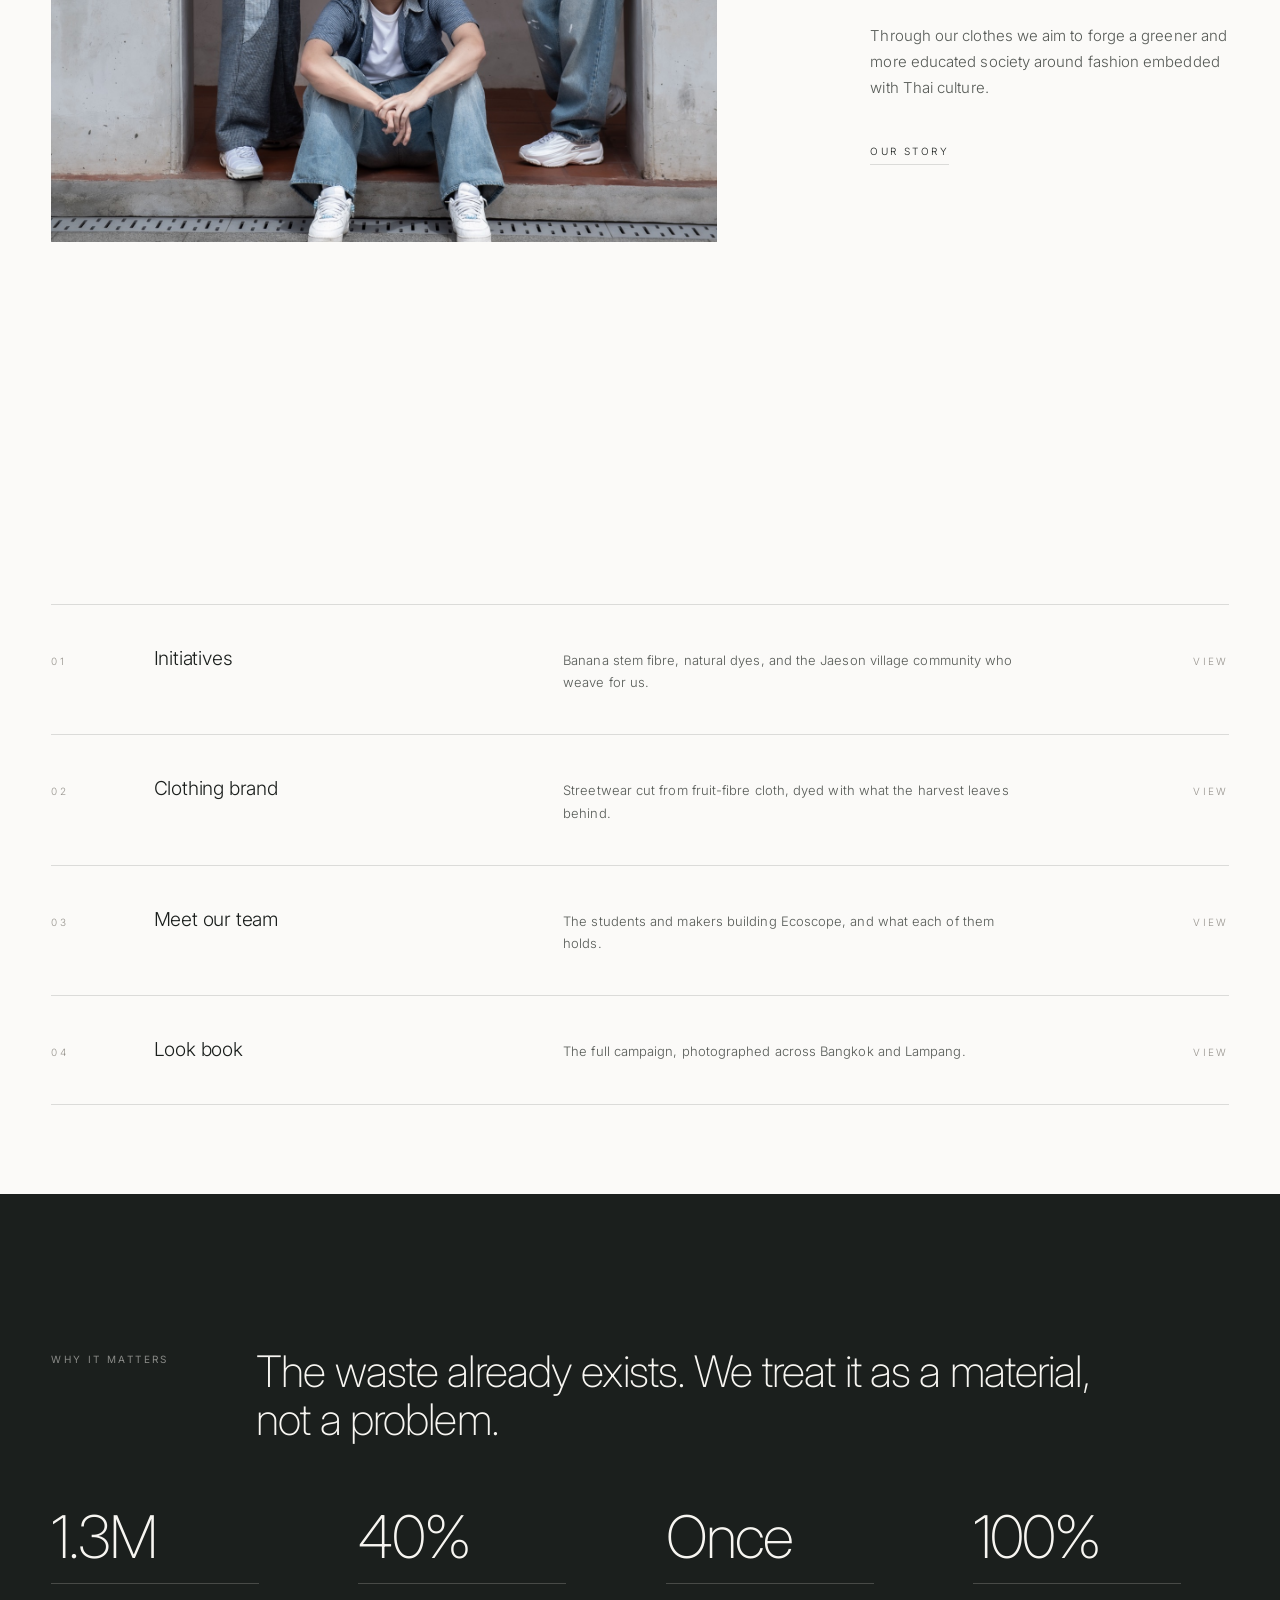
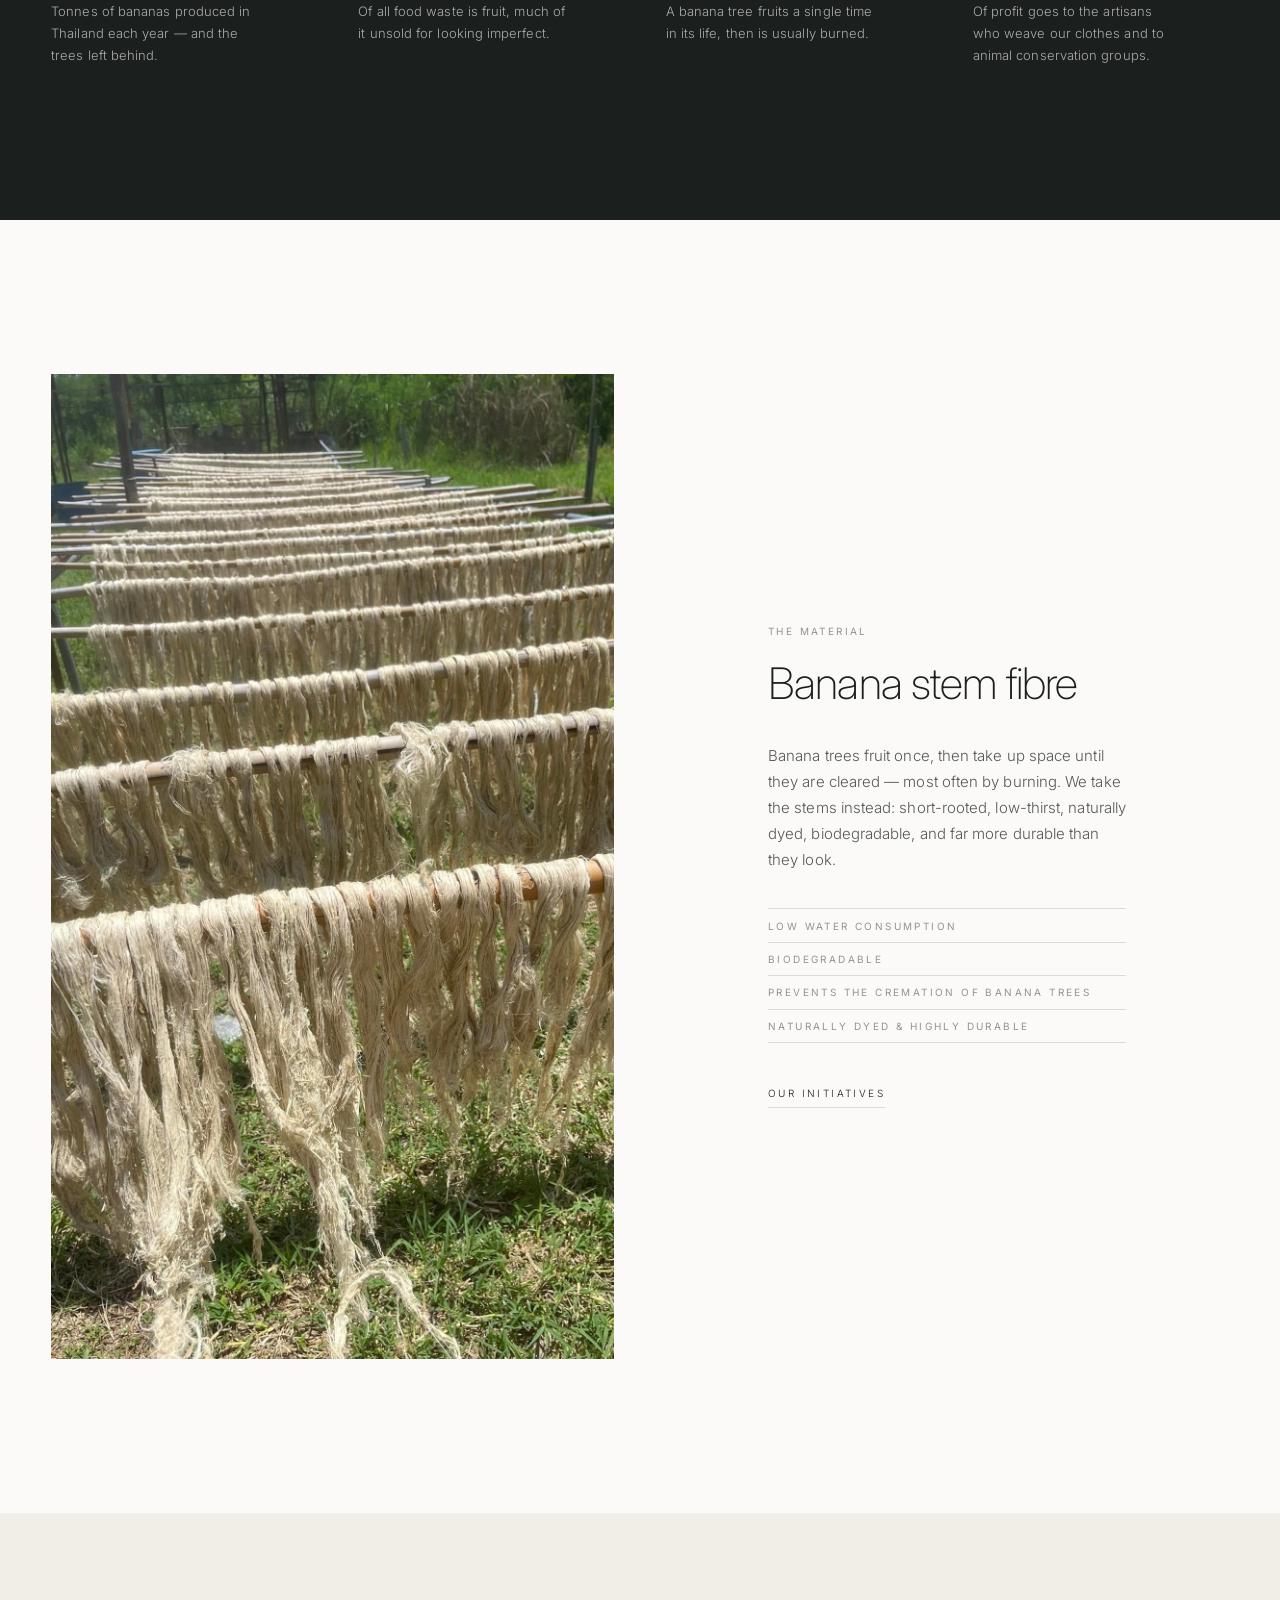
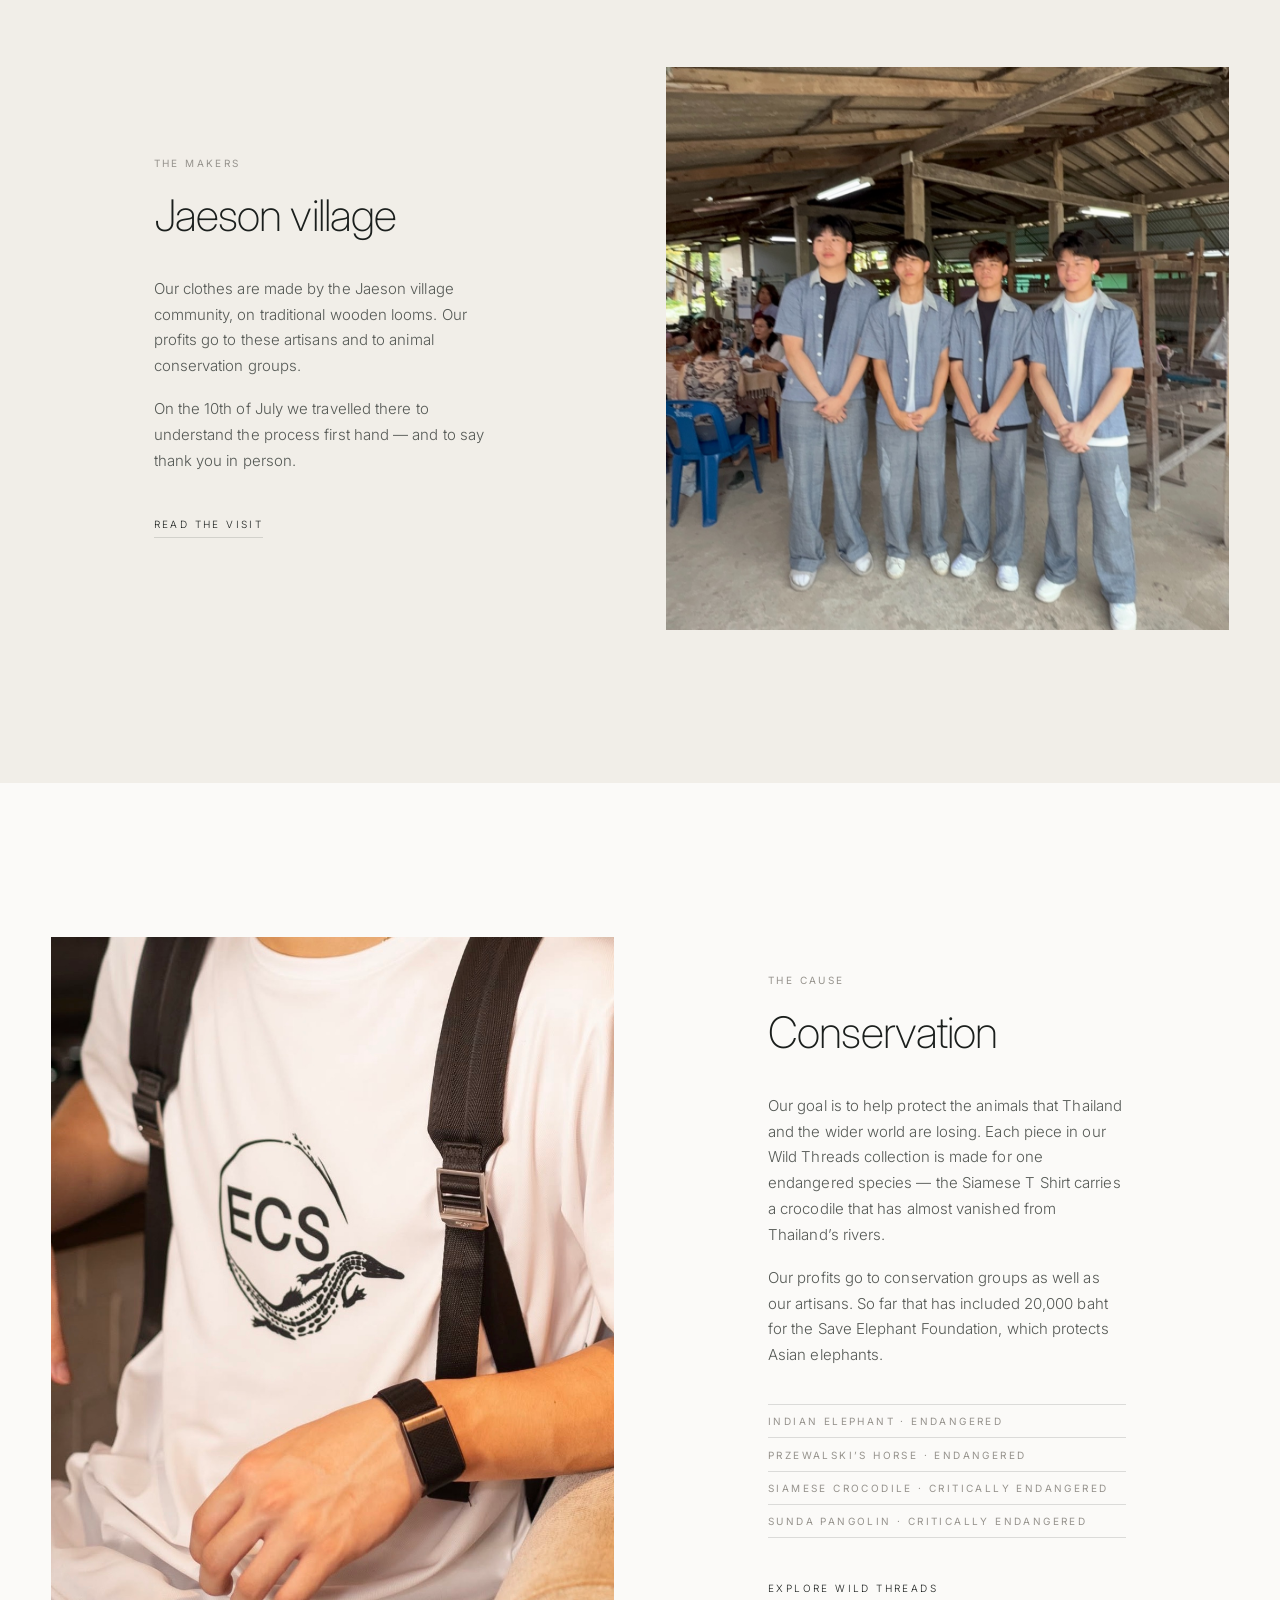
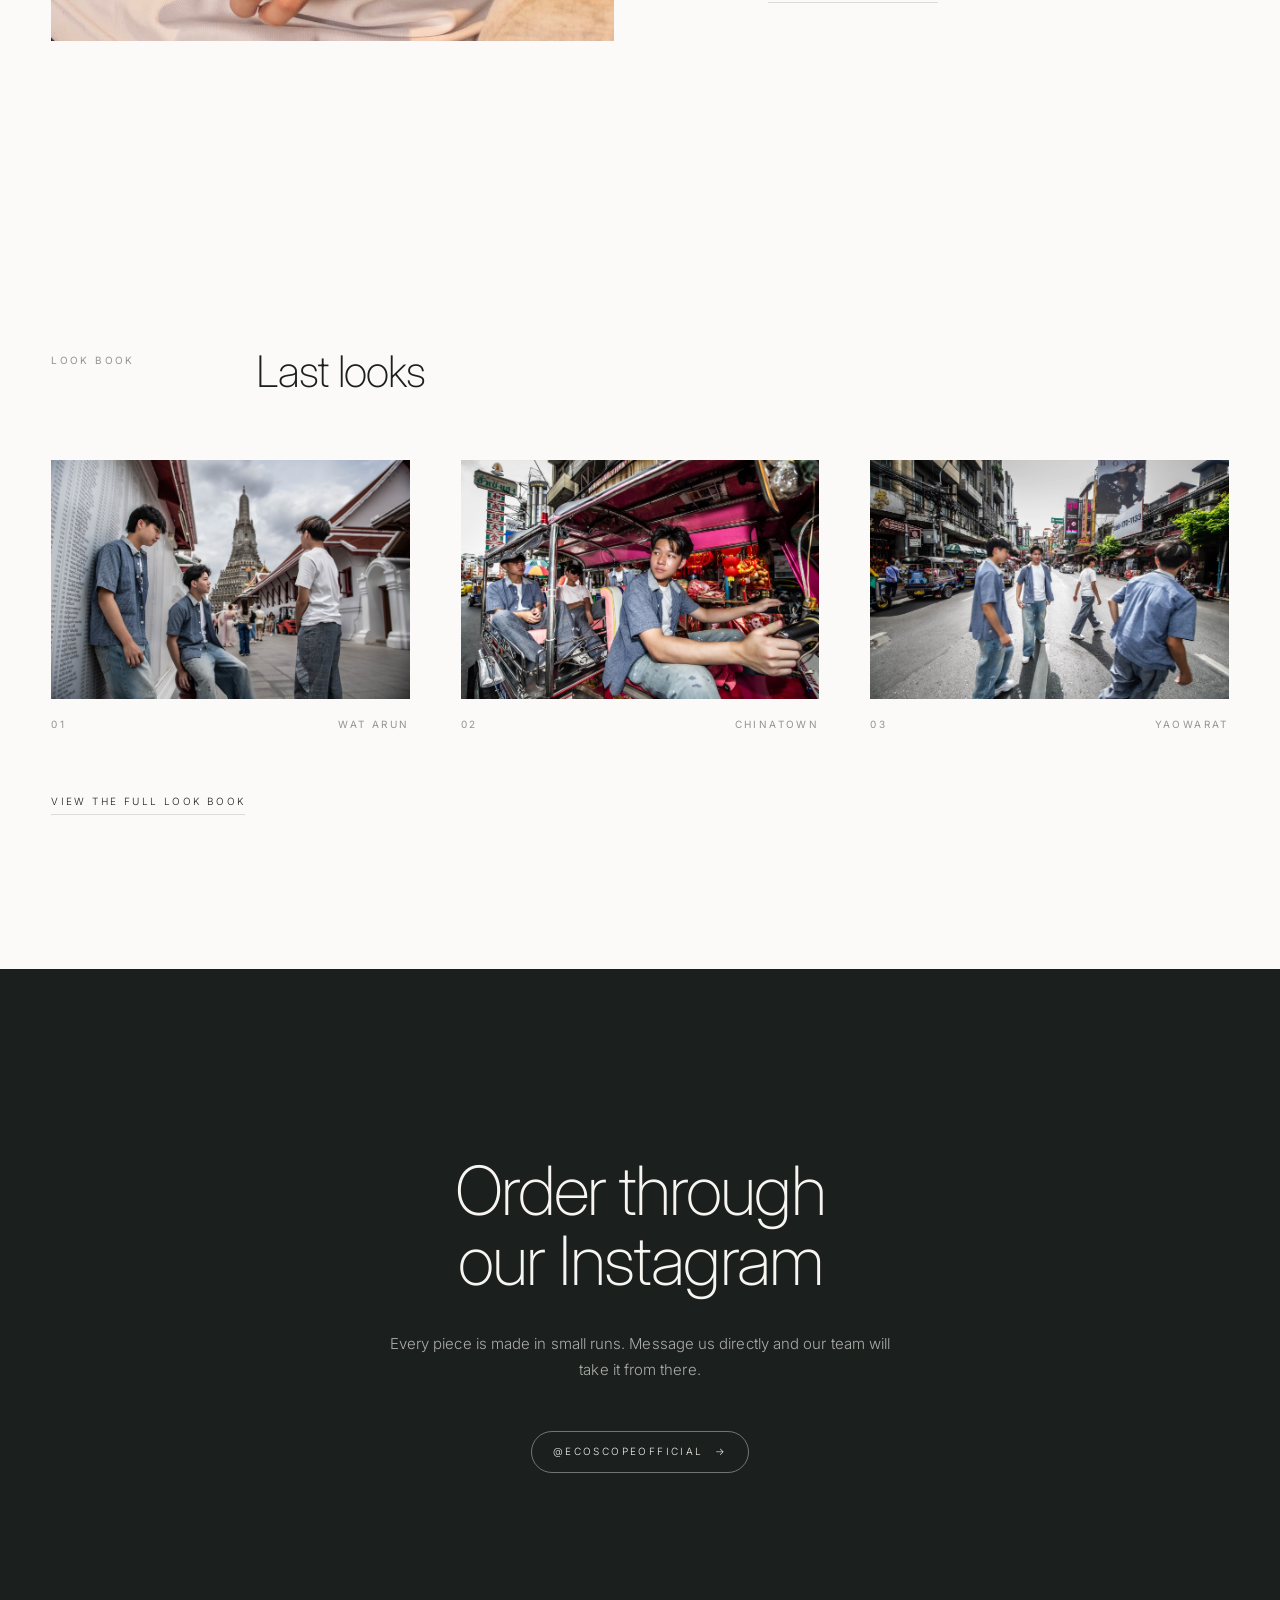
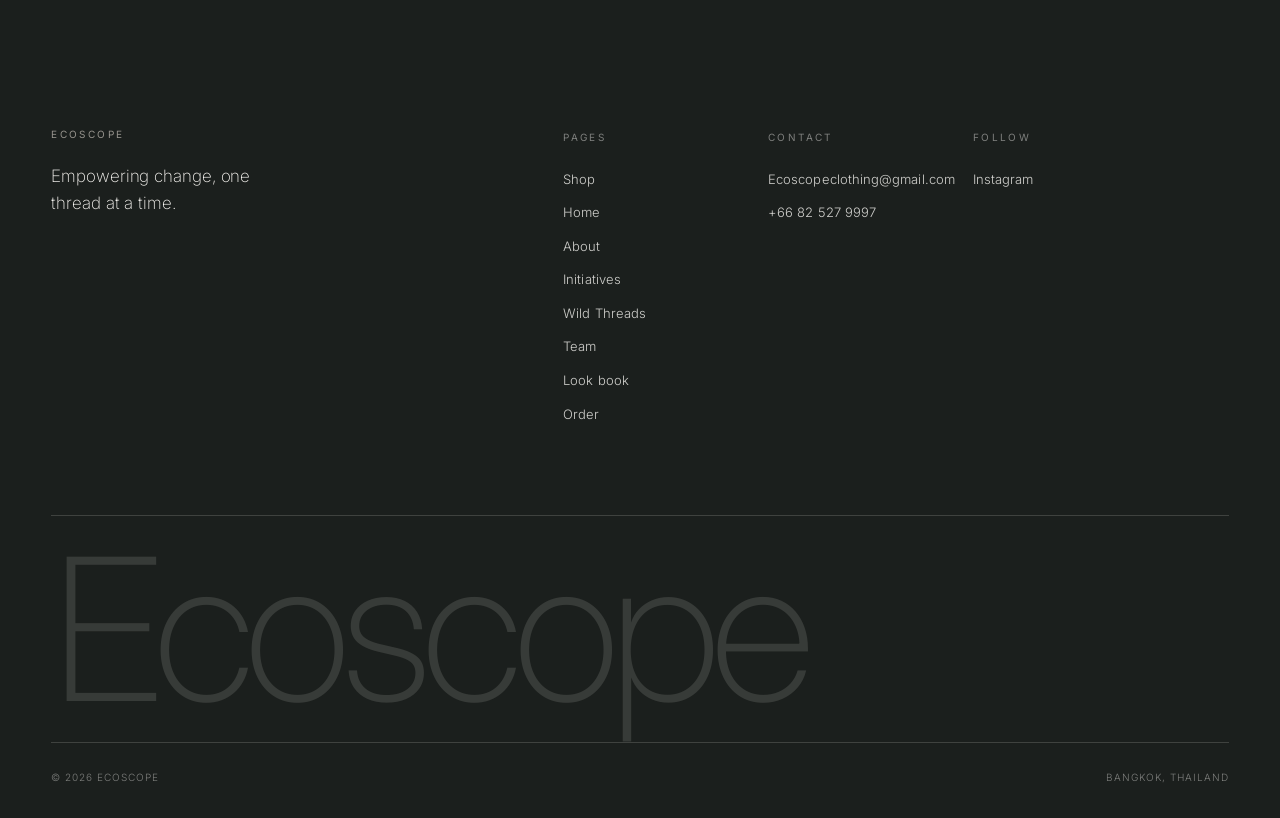
==== commit 06f4ad37: "Add a conservation section to the homepage A new "The cause" section after Jaeson village, shown wit" ====
--- a/ecoscope/index.html
+++ b/ecoscope/index.html
@@ -359,10 +359,38 @@
           <p class="eyebrow">The makers</p>
           <h2 class="h-section mt-2">Jaeson village</h2>
           <div class="prose mt-3">
-            <p>Our clothes are made by the Jaeson village community, on traditional wooden looms. Our profits go to these artisans and to animal conservation groups such as the Save Elephant Foundation.</p>
+            <p>Our clothes are made by the Jaeson village community, on traditional wooden looms. Our profits go to these artisans and to animal conservation groups.</p>
             <p>On the 10th of July we travelled there to understand the process first hand &mdash; and to say thank you in person.</p>
           </div>
           <p class="mt-3"><a class='link' href='/initiatives'>Read the visit</a></p>
+        </div>
+      </div>
+    </div>
+  </section>
+
+  <!-- ================= CONSERVATION ================= -->
+  <section class="section" id="conservation">
+    <div class="wrap">
+      <div class="split">
+        <div class="split__media reveal">
+          <figure class="media media--4x5">
+            <img src="assets/img/wild/siamese-t-shirt.jpg" alt="The Siamese T Shirt, printed with a crocodile curled around the ECS emblem" loading="lazy">
+          </figure>
+        </div>
+        <div class="split__body reveal" data-delay="1">
+          <p class="eyebrow">The cause</p>
+          <h2 class="h-section mt-2">Conservation</h2>
+          <div class="prose mt-3">
+            <p>Our goal is to help protect the animals that Thailand and the wider world are losing. Each piece in our Wild Threads collection is made for one endangered species &mdash; the Siamese T Shirt carries a crocodile that has almost vanished from Thailand&rsquo;s rivers.</p>
+            <p>Our profits go to conservation groups as well as our artisans. So far that has included 20,000 baht for the Save Elephant Foundation, which protects Asian elephants.</p>
+          </div>
+          <ul class="mt-3">
+            <li class="eyebrow" style="padding-block:.7rem;border-top:1px solid var(--line)">Indian elephant &middot; Endangered</li>
+            <li class="eyebrow" style="padding-block:.7rem;border-top:1px solid var(--line)">Przewalski&rsquo;s horse &middot; Endangered</li>
+            <li class="eyebrow" style="padding-block:.7rem;border-top:1px solid var(--line)">Siamese crocodile &middot; Critically endangered</li>
+            <li class="eyebrow" style="padding-block:.7rem;border-top:1px solid var(--line);border-bottom:1px solid var(--line)">Sunda pangolin &middot; Critically endangered</li>
+          </ul>
+          <p class="mt-3"><a class='link' href='/wild-threads'>Explore Wild Threads</a></p>
         </div>
       </div>
     </div>
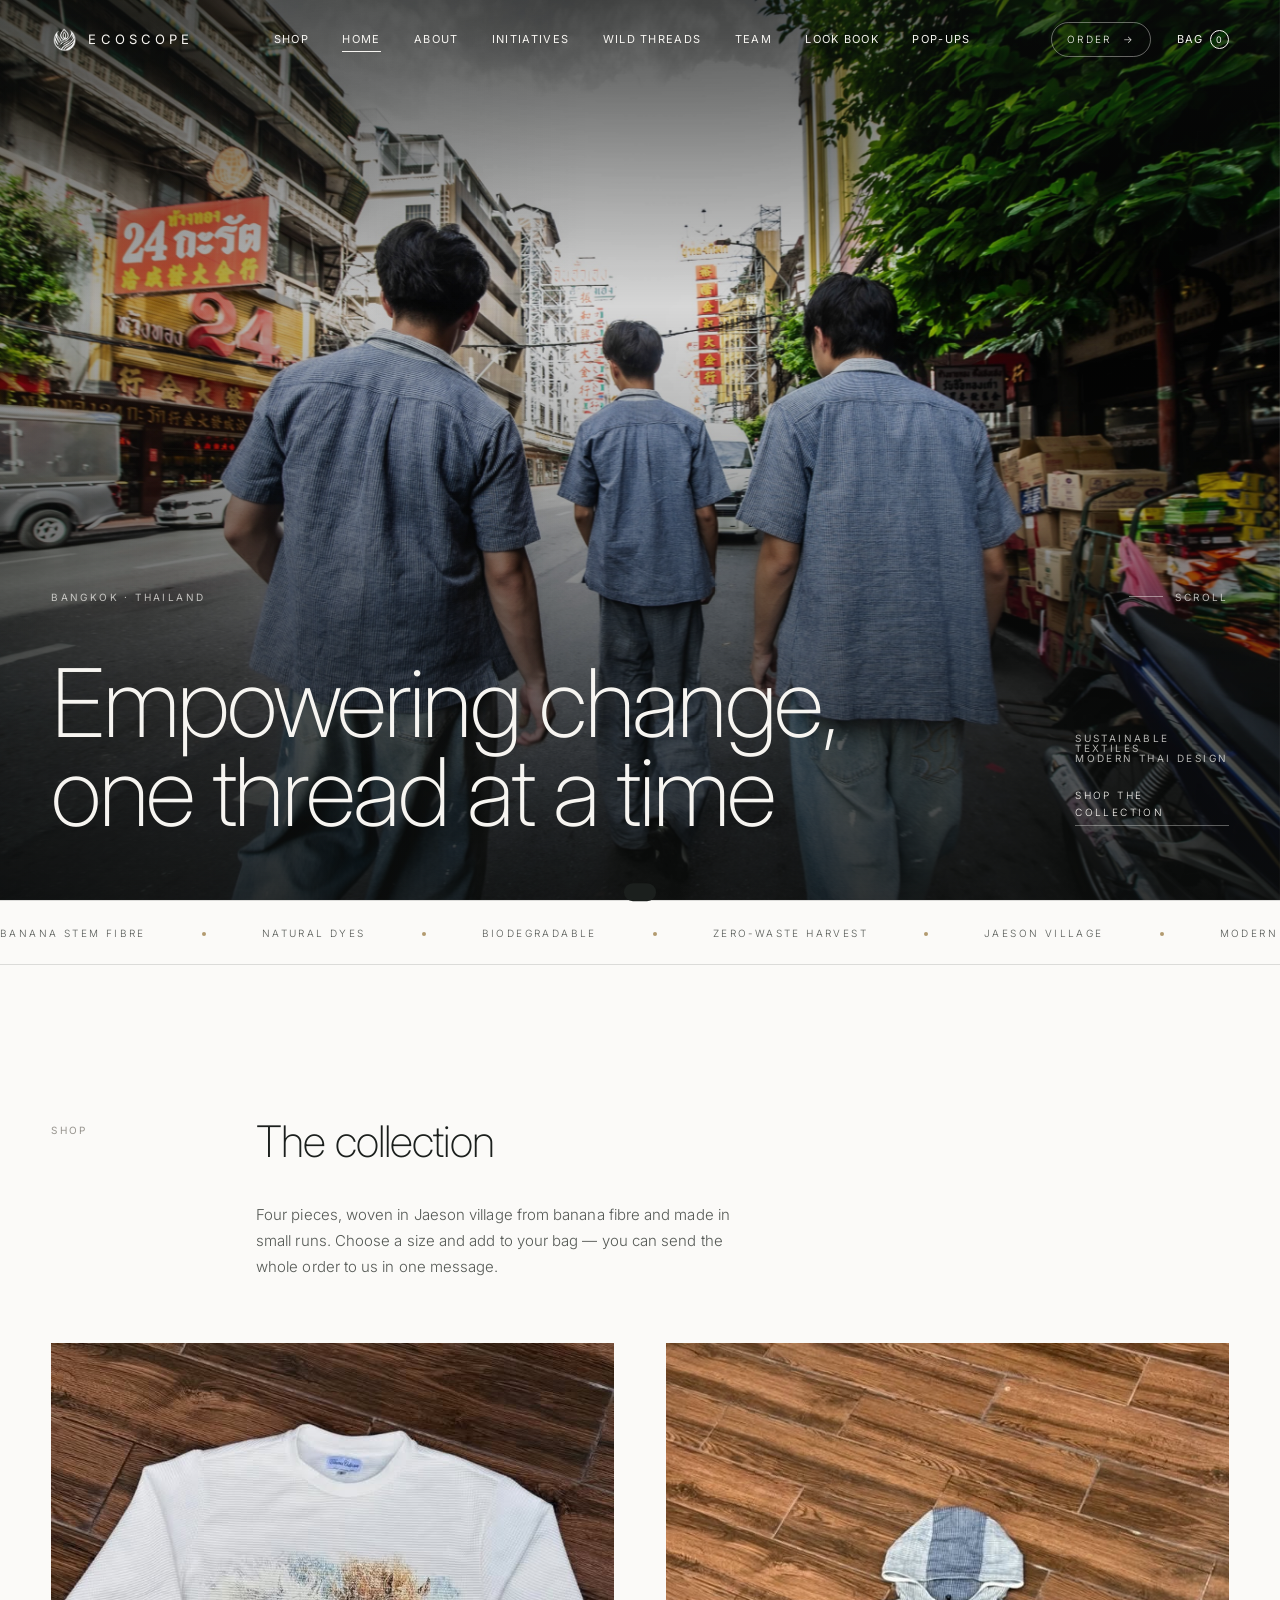
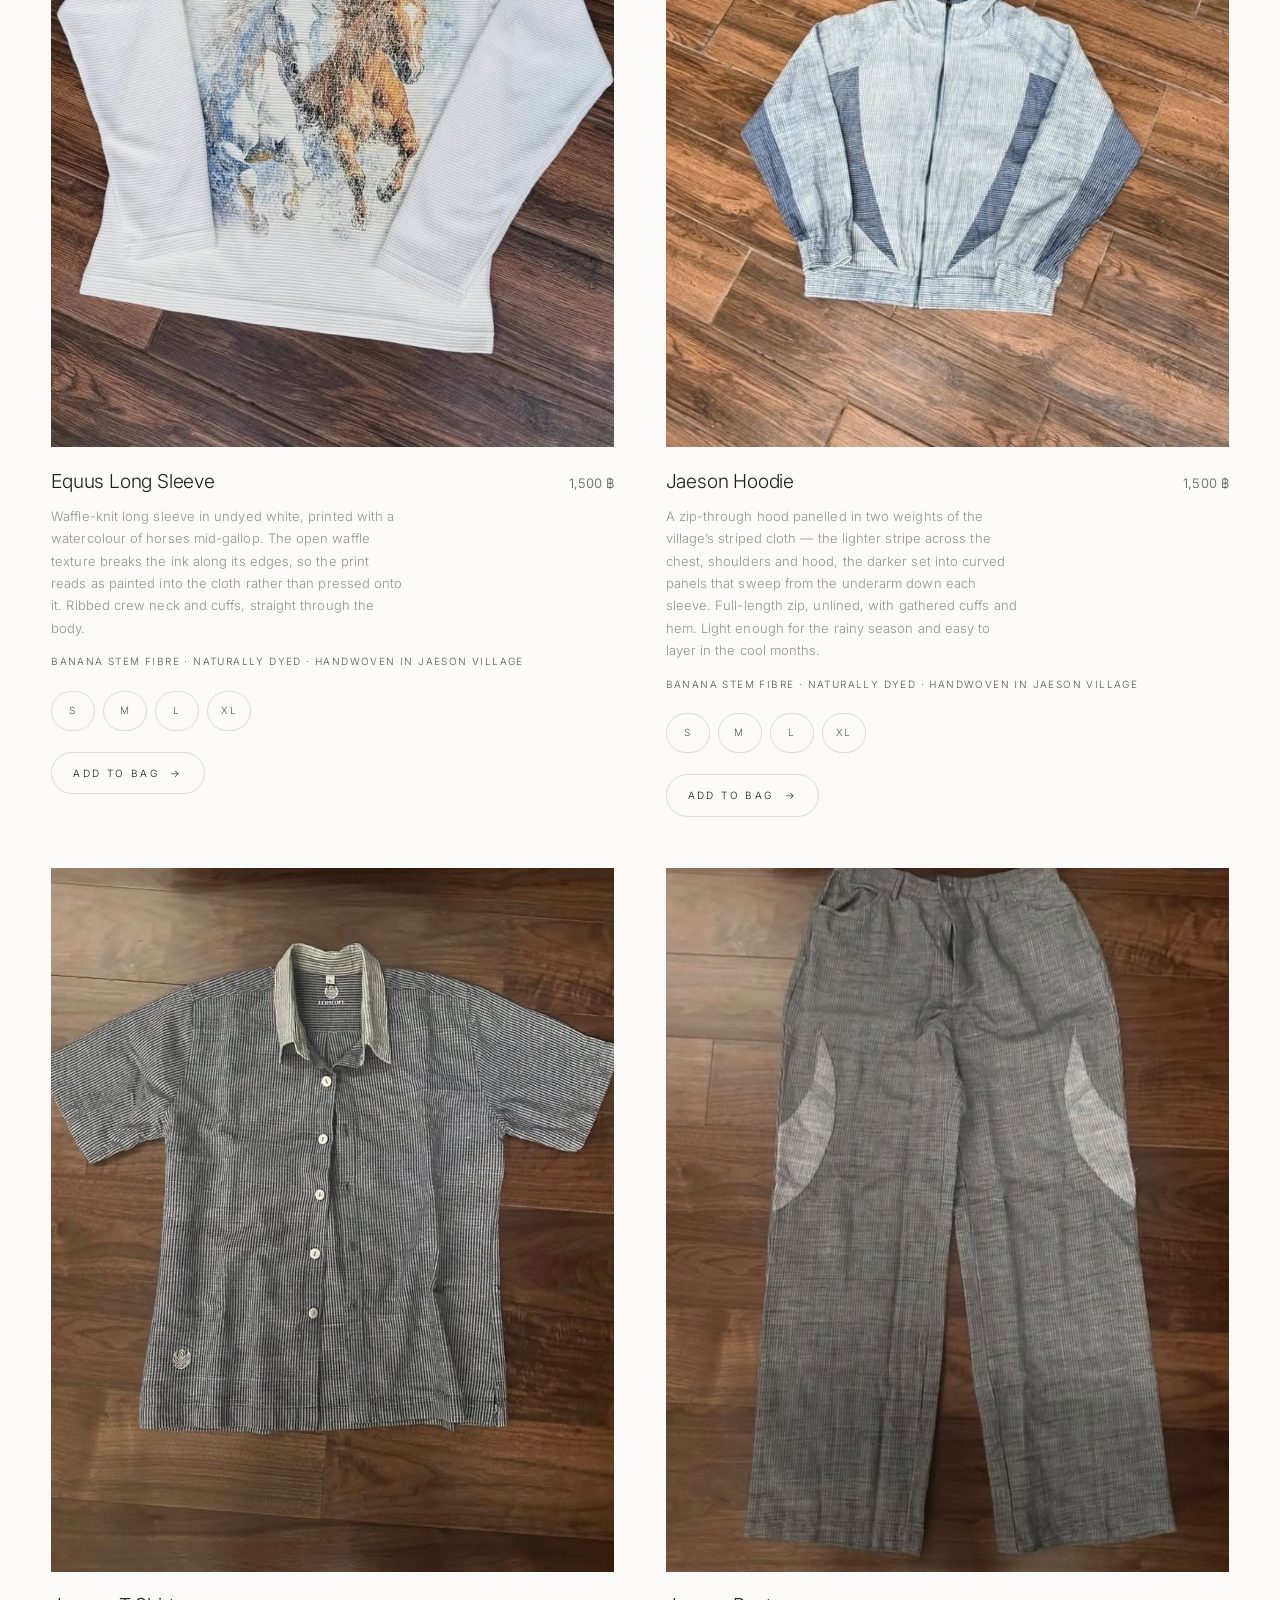
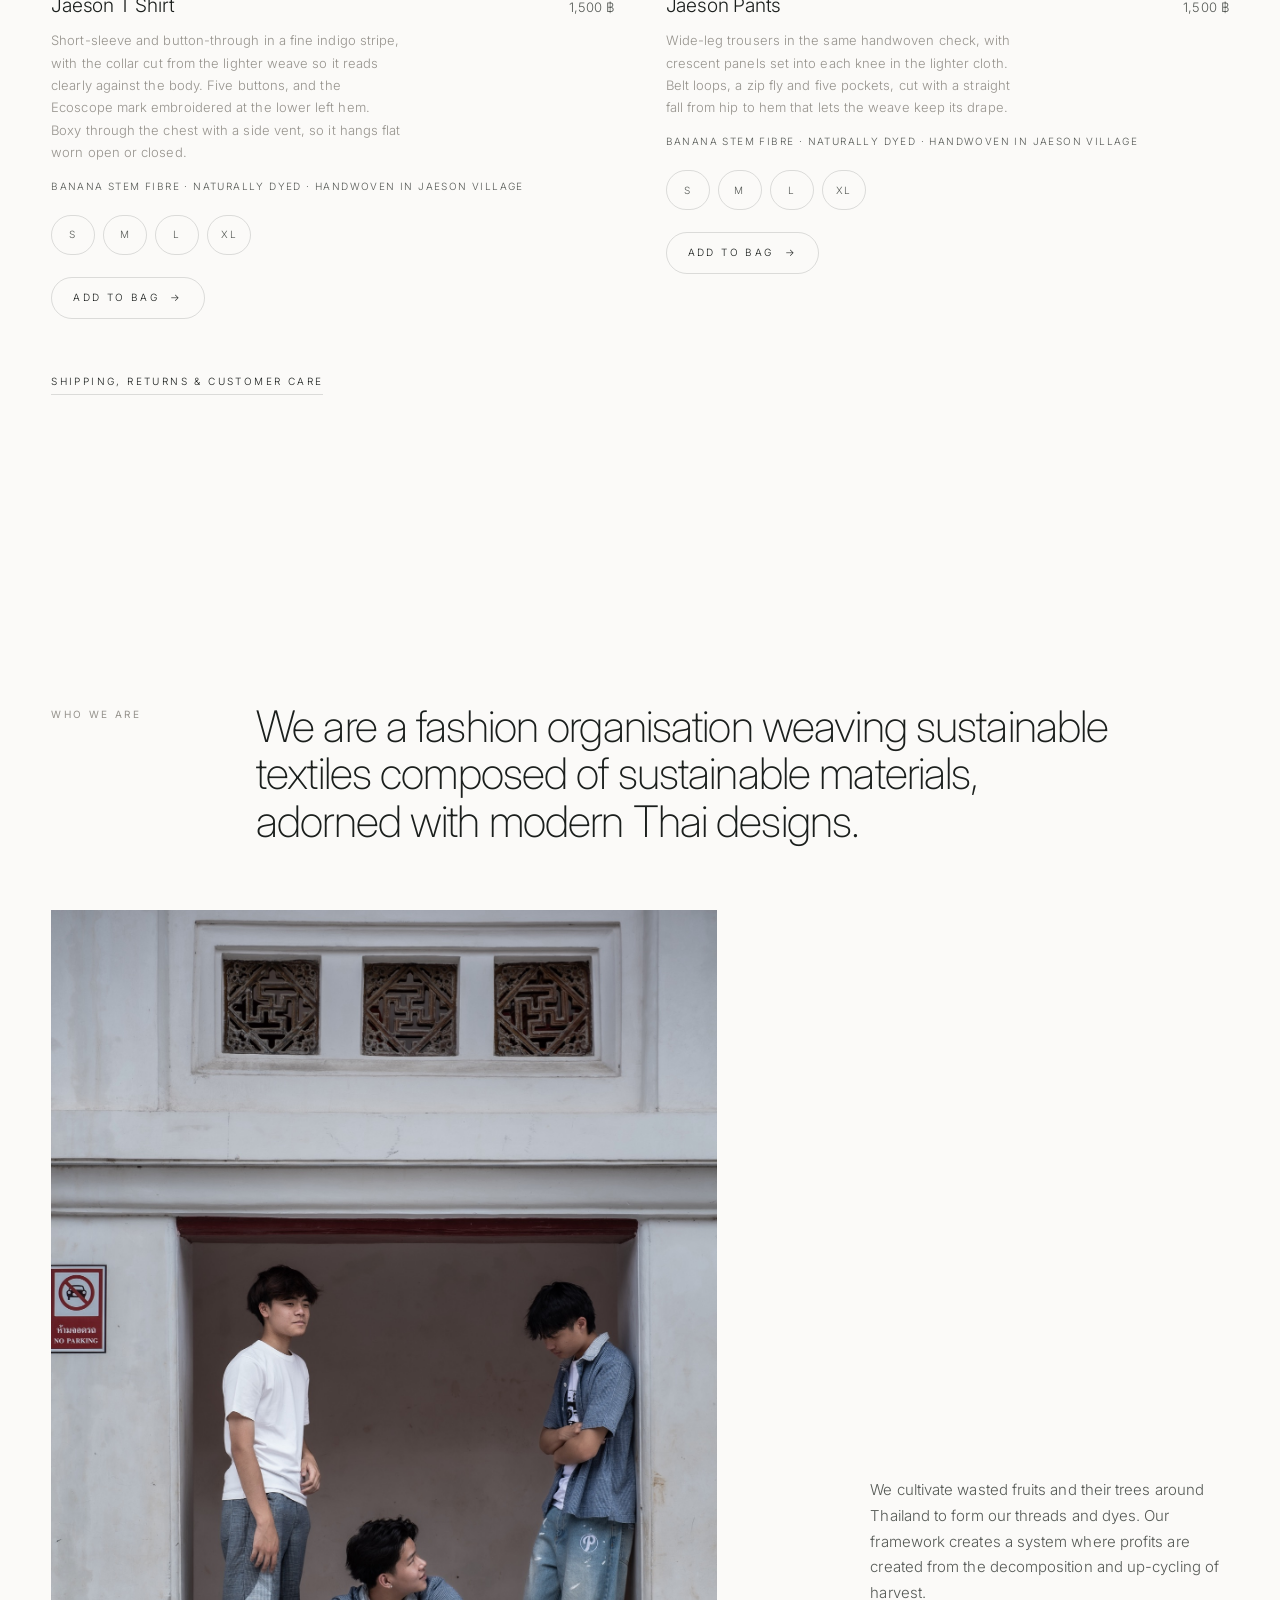
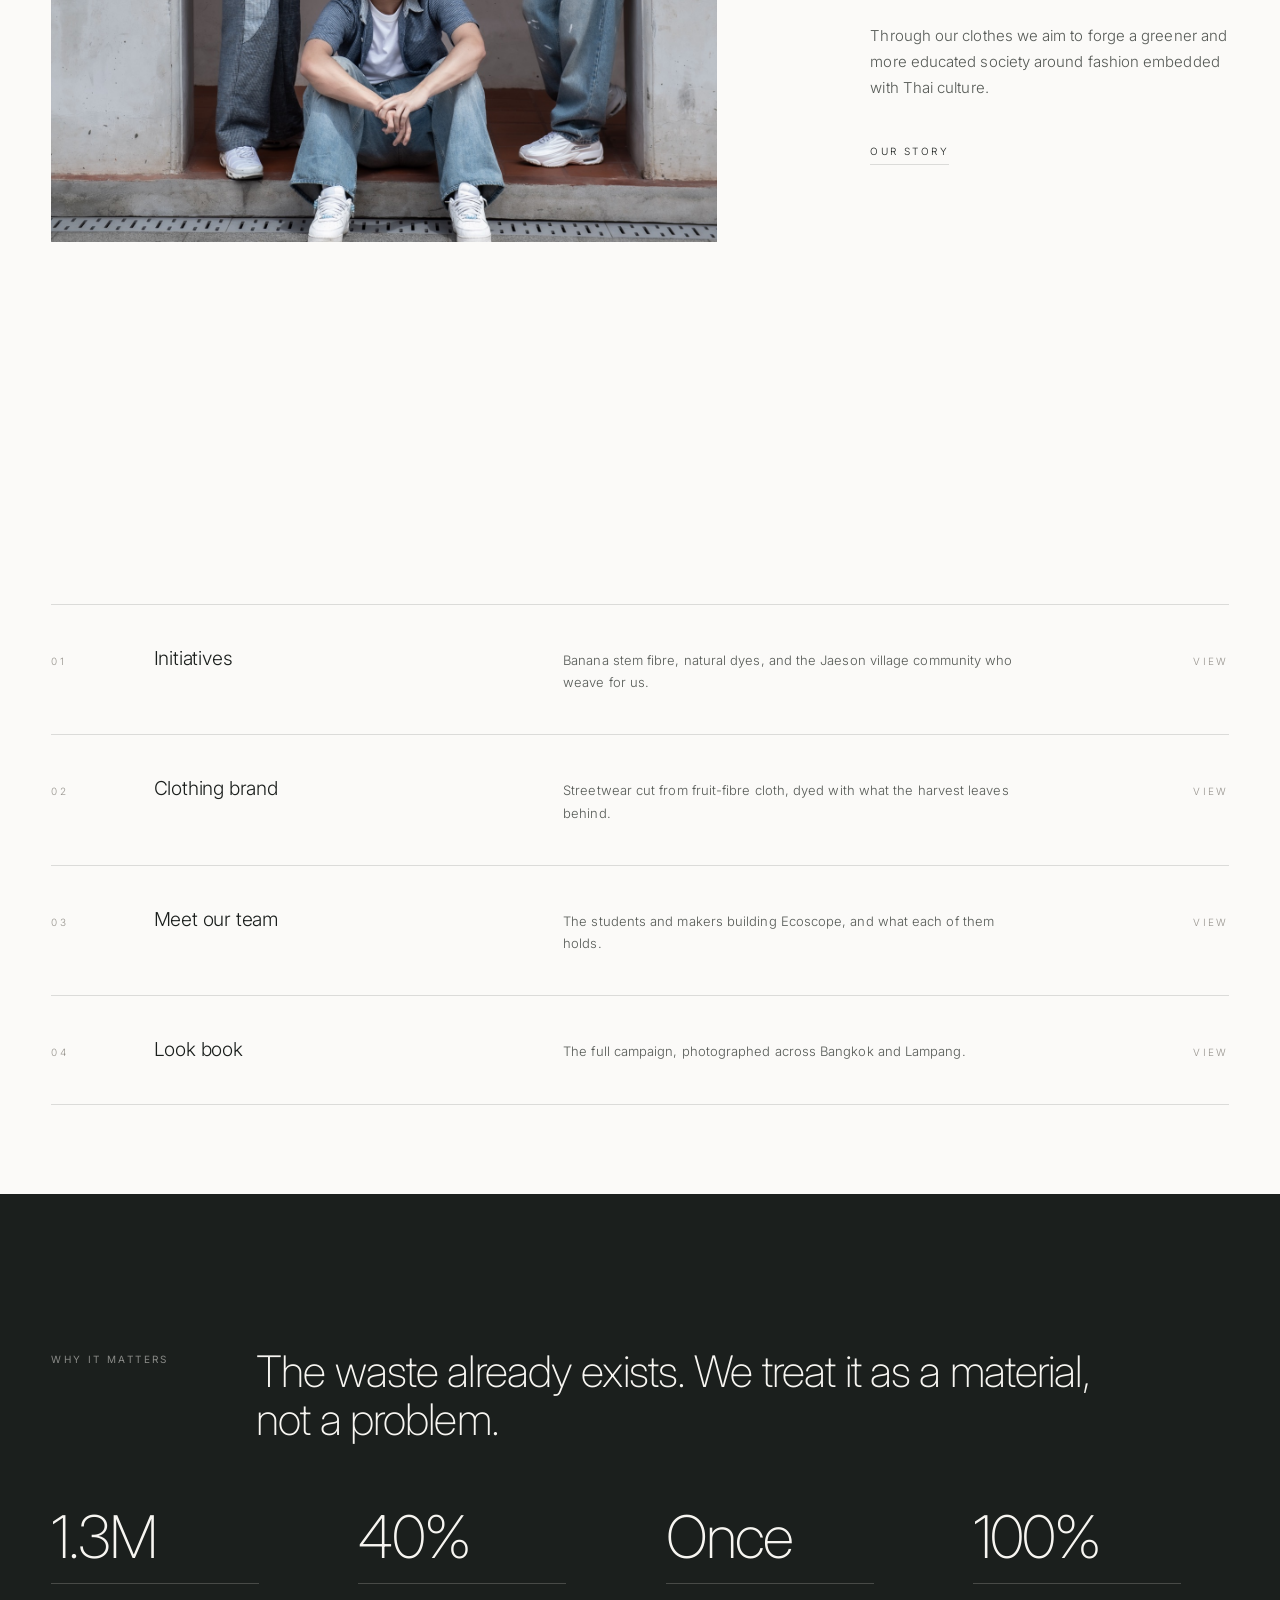
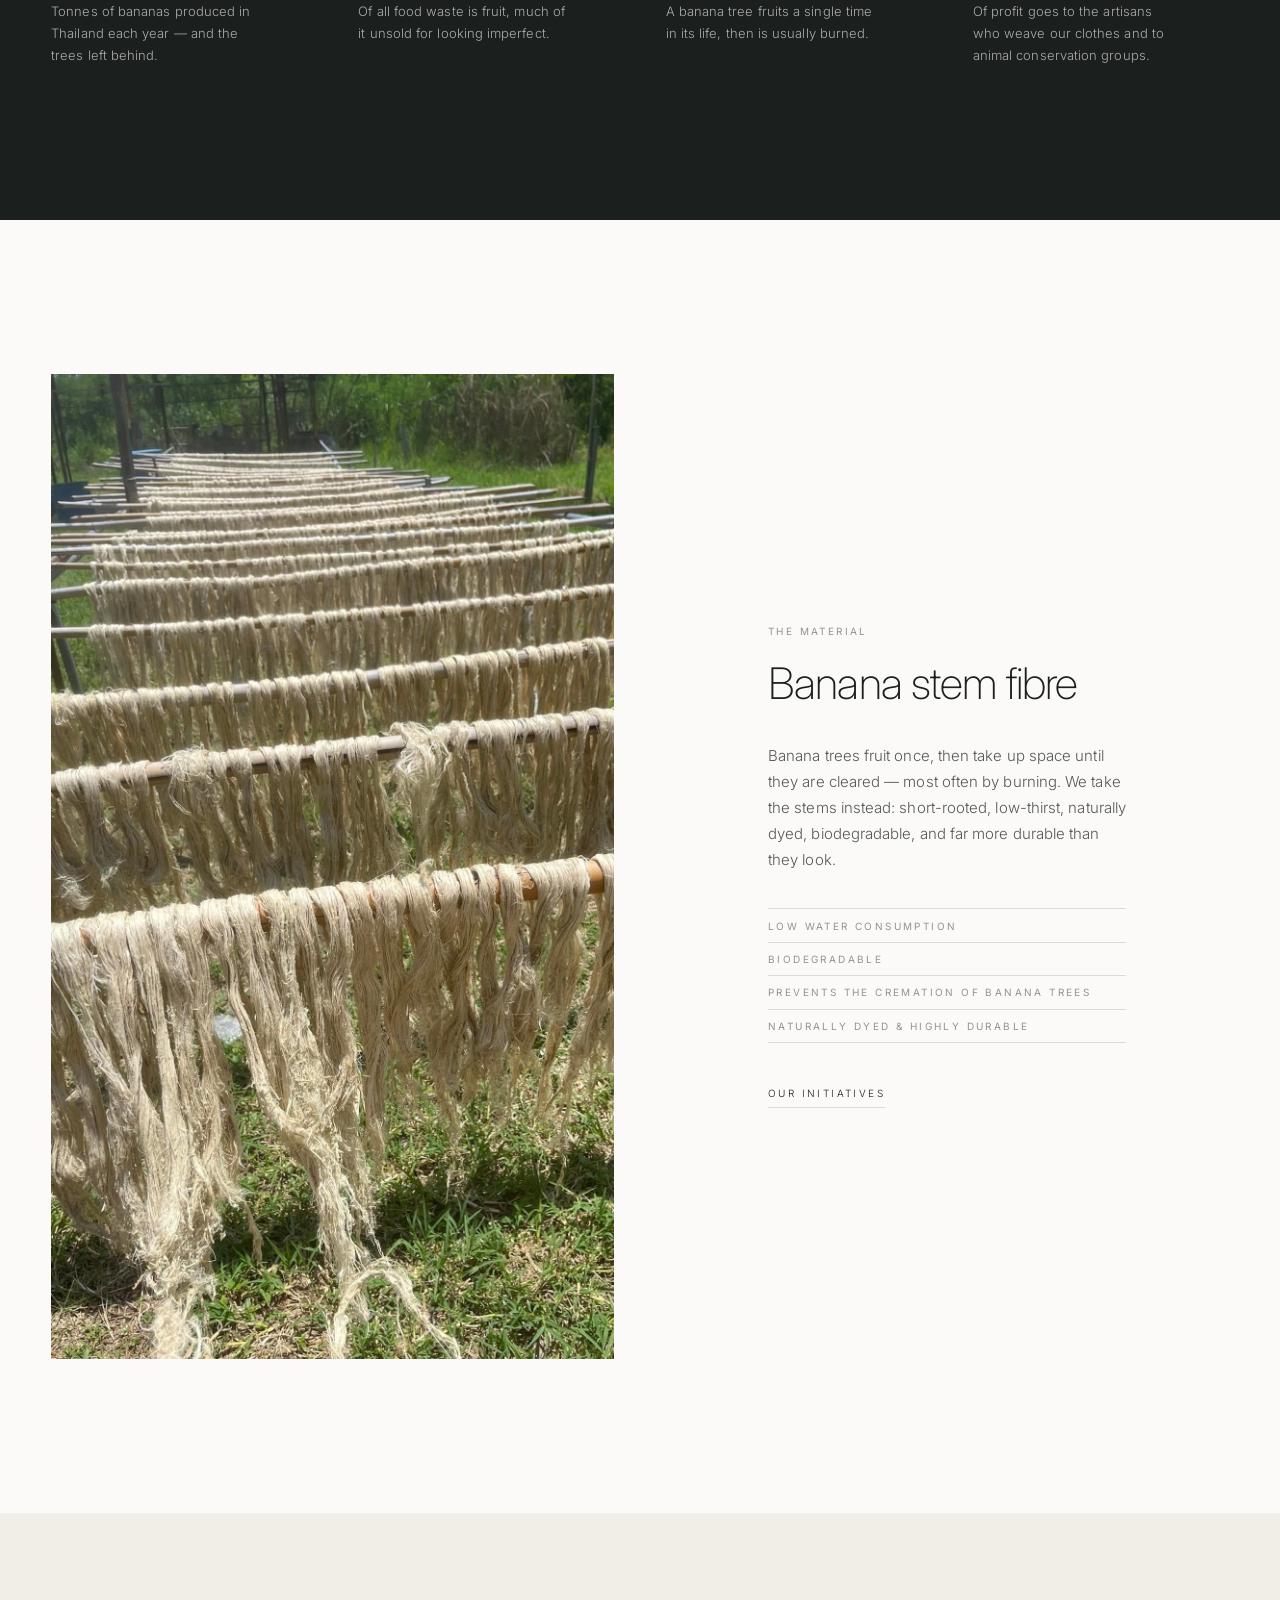
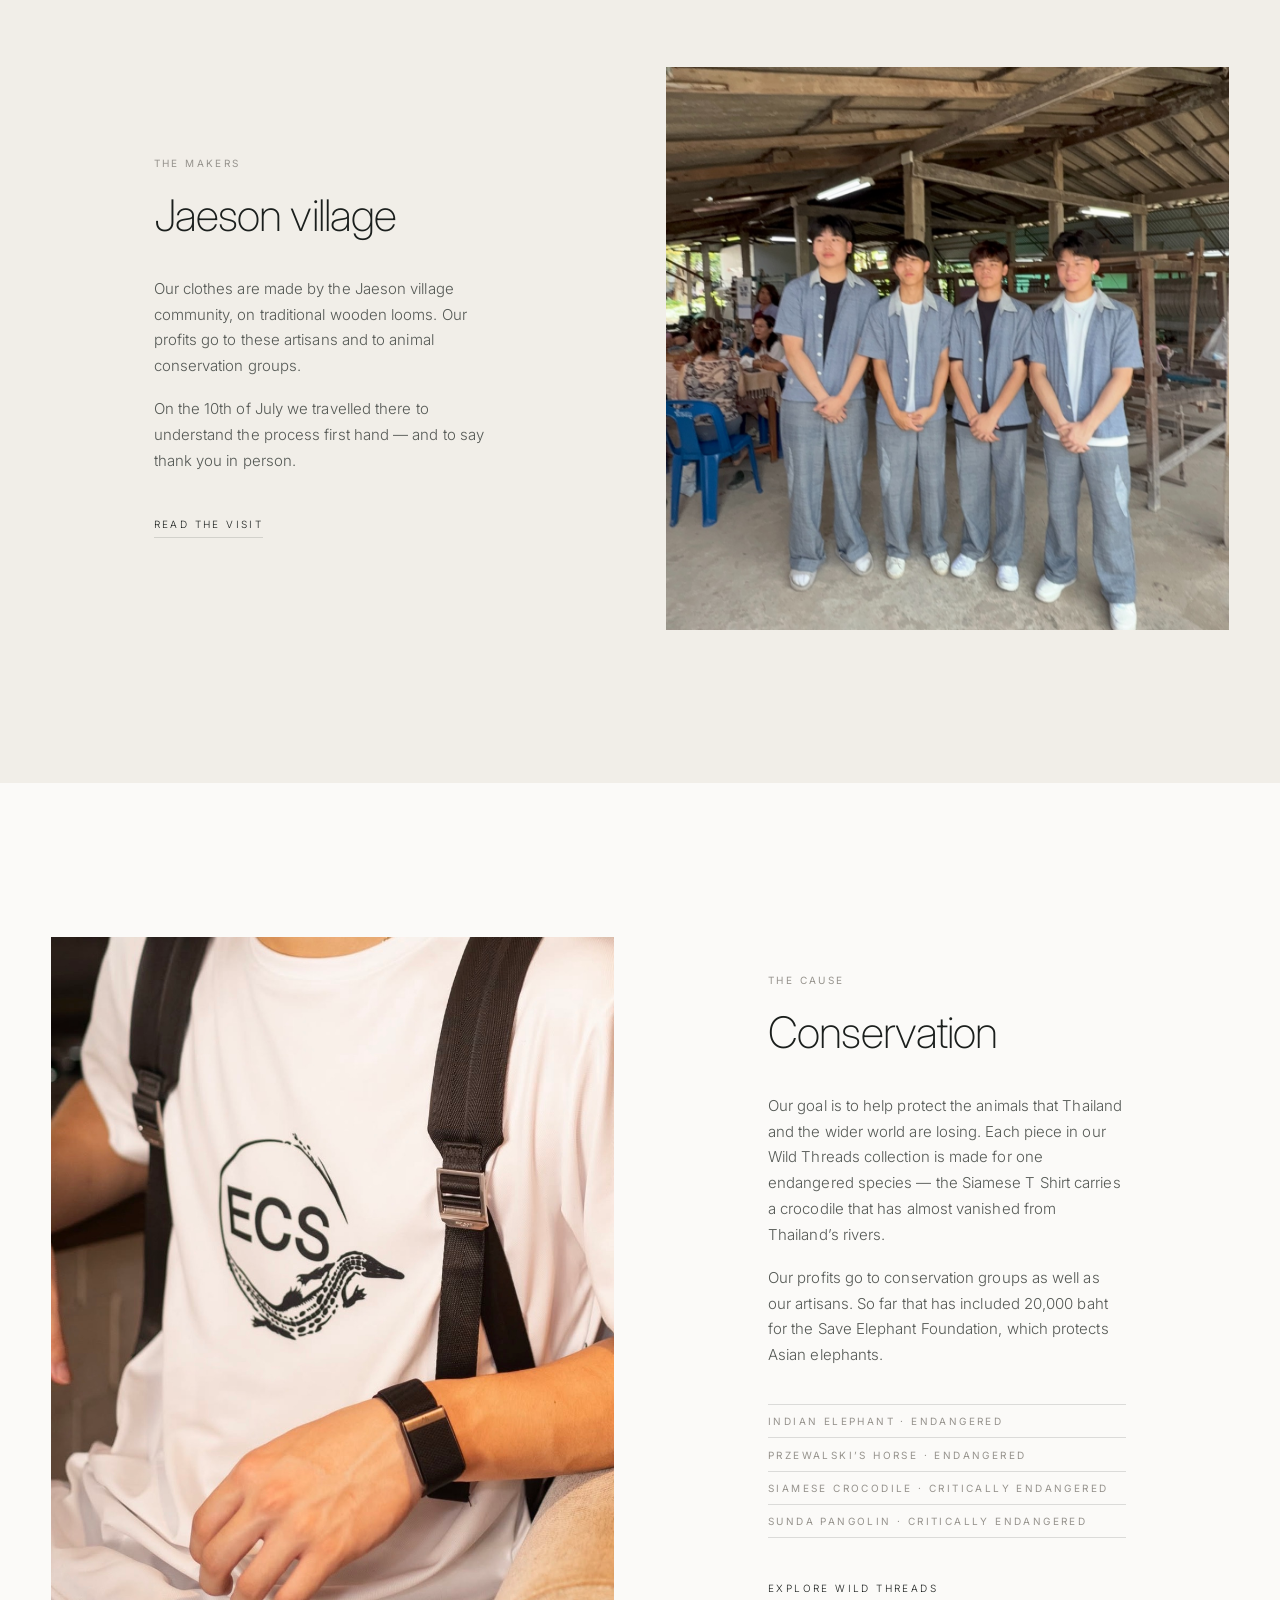
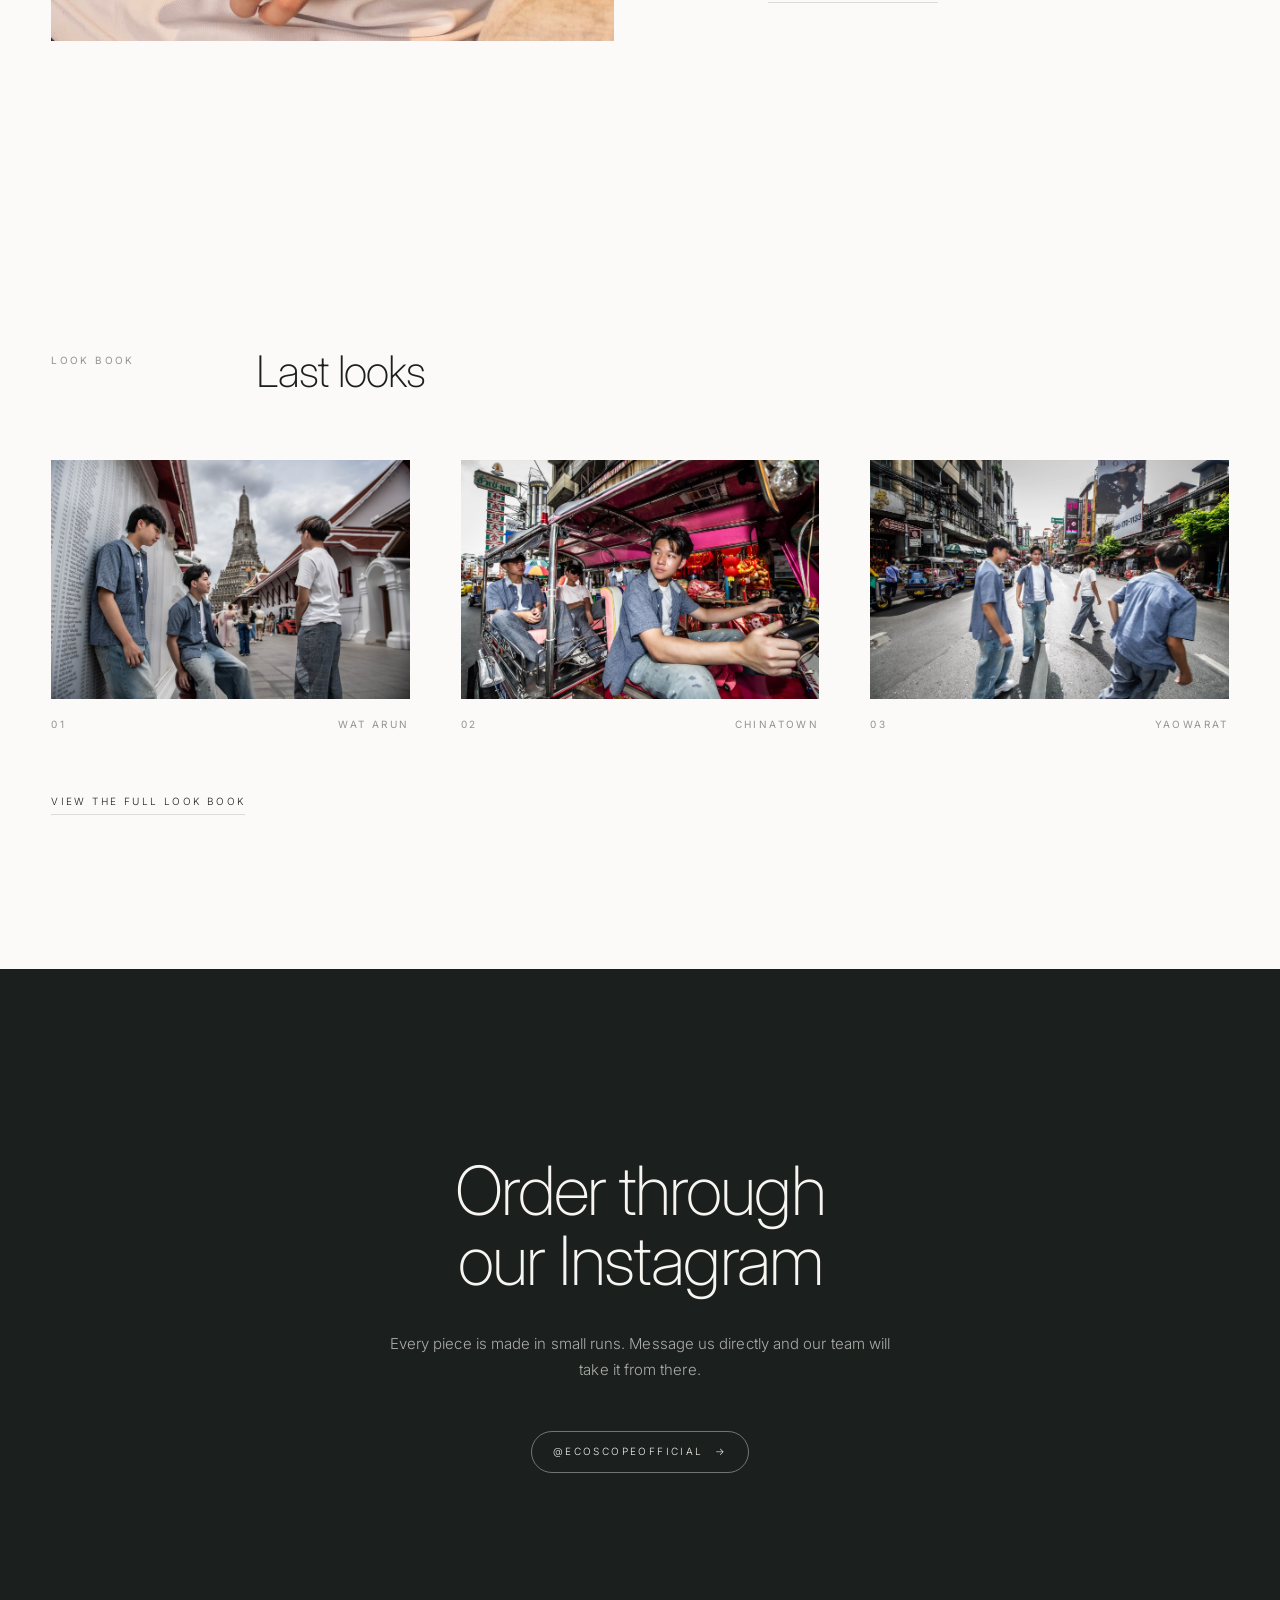
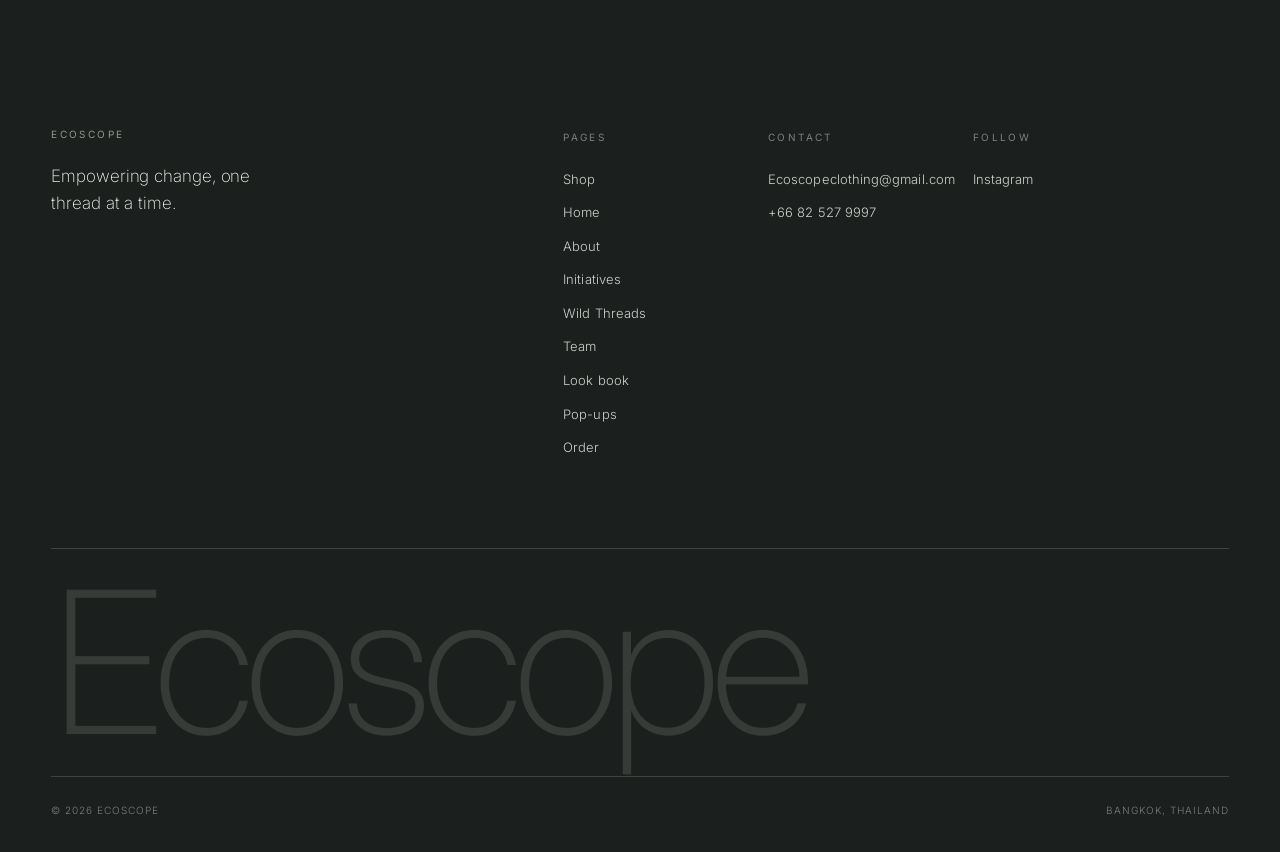
==== commit 4db4779b: "Add a Pop-ups page for Ecoscope's pop-up stores A new page, linked after Look book in every page's m" ====
--- a/ecoscope/index.html
+++ b/ecoscope/index.html
@@ -34,6 +34,7 @@
       <a href='/wild-threads'>Wild Threads</a>
       <a href='/team'>Team</a>
       <a href='/lookbook'>Look book</a>
+      <a href='/popups'>Pop-ups</a>
     </nav>
     <div class="header__cta">
       <a class='btn' href='/order'>Order <span class="arw">&#8594;</span></a>
@@ -54,6 +55,7 @@
     <a href='/wild-threads'>Wild Threads</a>
     <a href='/team'>Team</a>
     <a href='/lookbook'>Look book</a>
+    <a href='/popups'>Pop-ups</a>
     <a href='/order'>Order</a>
   </nav>
   <div class="drawer__foot">
@@ -451,6 +453,7 @@
           <li><a href='/wild-threads'>Wild Threads</a></li>
           <li><a href='/team'>Team</a></li>
           <li><a href='/lookbook'>Look book</a></li>
+          <li><a href='/popups'>Pop-ups</a></li>
           <li><a href='/order'>Order</a></li>
         </ul>
       </div>
--- a/ecoscope/assets/css/main.css
+++ b/ecoscope/assets/css/main.css
@@ -268,7 +268,7 @@
 body.menu-open .burger span:nth-child(1){transform:translateY(3.5px) rotate(45deg)}
 body.menu-open .burger span:nth-child(2){transform:translateY(-3.5px) rotate(-45deg)}
 
-@media (max-width:1040px){
+@media (max-width:1160px){
   .nav,.header__cta{display:none}
   .burger{display:block}
 }
@@ -285,21 +285,23 @@
 }
 body.menu-open .drawer{clip-path:inset(0 0 0 0);visibility:visible}
 body.menu-open{overflow:hidden}
-.drawer a{
+.drawer nav a{
   display:block;font-size:clamp(1.9rem,9vw,3rem);font-weight:200;letter-spacing:-.02em;
+  font-size:clamp(1.6rem,min(9vw,4.6svh),3rem); /* short phones: shrink so all nine links fit */
   line-height:1.25;padding-block:.18em;
   opacity:0;transform:translateY(14px);
   transition:opacity .6s var(--ease),transform .6s var(--ease);
 }
-body.menu-open .drawer a{opacity:1;transform:none}
-.drawer a:nth-child(1){transition-delay:.12s}
-.drawer a:nth-child(2){transition-delay:.18s}
-.drawer a:nth-child(3){transition-delay:.24s}
-.drawer a:nth-child(4){transition-delay:.30s}
-.drawer a:nth-child(5){transition-delay:.36s}
-.drawer a:nth-child(6){transition-delay:.42s}
-.drawer a:nth-child(7){transition-delay:.48s}
-.drawer a:nth-child(8){transition-delay:.54s}
+body.menu-open .drawer nav a{opacity:1;transform:none}
+.drawer nav a:nth-child(1){transition-delay:.12s}
+.drawer nav a:nth-child(2){transition-delay:.18s}
+.drawer nav a:nth-child(3){transition-delay:.24s}
+.drawer nav a:nth-child(4){transition-delay:.30s}
+.drawer nav a:nth-child(5){transition-delay:.36s}
+.drawer nav a:nth-child(6){transition-delay:.42s}
+.drawer nav a:nth-child(7){transition-delay:.48s}
+.drawer nav a:nth-child(8){transition-delay:.54s}
+.drawer nav a:nth-child(9){transition-delay:.60s}
 .drawer__foot{margin-top:auto;padding-top:2.5rem;display:flex;flex-wrap:wrap;gap:1.5rem;justify-content:space-between}
 
 /* --------------------------------------------------------------------------
@@ -330,6 +332,13 @@
 .hero__meta{
   display:flex;justify-content:space-between;align-items:center;gap:1rem;
   padding-bottom:clamp(2rem,5vw,3.5rem);
+}
+/* A strip of portrait photos instead of one wide photo; phones show the middle one */
+.hero__bg--strip{display:grid;grid-template-columns:repeat(3,1fr)}
+.hero__bg--strip img{min-width:0}
+@media (max-width:760px){
+  .hero__bg--strip{grid-template-columns:1fr}
+  .hero__bg--strip img:not(:nth-child(2)){display:none}
 }
 .hero--short{min-height:68svh}
 .hero--page{min-height:78svh}
@@ -585,7 +594,7 @@
   border:1px solid currentColor;font-size:9px;letter-spacing:0;line-height:1;
 }
 .header__cta{display:flex;align-items:center;gap:clamp(1rem,2vw,1.75rem)}
-@media (max-width:1040px){
+@media (max-width:1160px){
   .header__cta{display:flex}
   .header__cta .btn{display:none}
 }
@@ -665,6 +674,16 @@
 .redlist li[aria-current]{background:var(--ink);border-color:var(--ink);color:var(--paper)}
 .species__note{margin-top:1.1rem;font-size:var(--fs-small);color:var(--mute);max-width:34ch}
 
+/* Overview cards: each animal beside its piece, near the top of the page */
+.wildcard__pair{display:grid;grid-template-columns:1fr 1fr;gap:.5rem}
+.wildcard .h-item{margin-top:.15rem}
+.wildcard__piece{margin-top:.35rem;font-size:var(--fs-small);color:var(--ink-soft)}
+
+/* Partner logos (pop-ups page) */
+.partners{display:flex;flex-wrap:wrap;align-items:center;gap:clamp(2rem,5vw,4.5rem)}
+.partners img{height:72px;width:auto}
+@media (max-width:620px){.partners img{height:56px}}
+
 /* Proof of giving, e.g. a donation certificate, below an animal's entry */
 .giving{margin-top:clamp(3.5rem,7vw,6rem);padding-top:clamp(3.5rem,7vw,6rem);border-top:1px solid var(--line)}
 
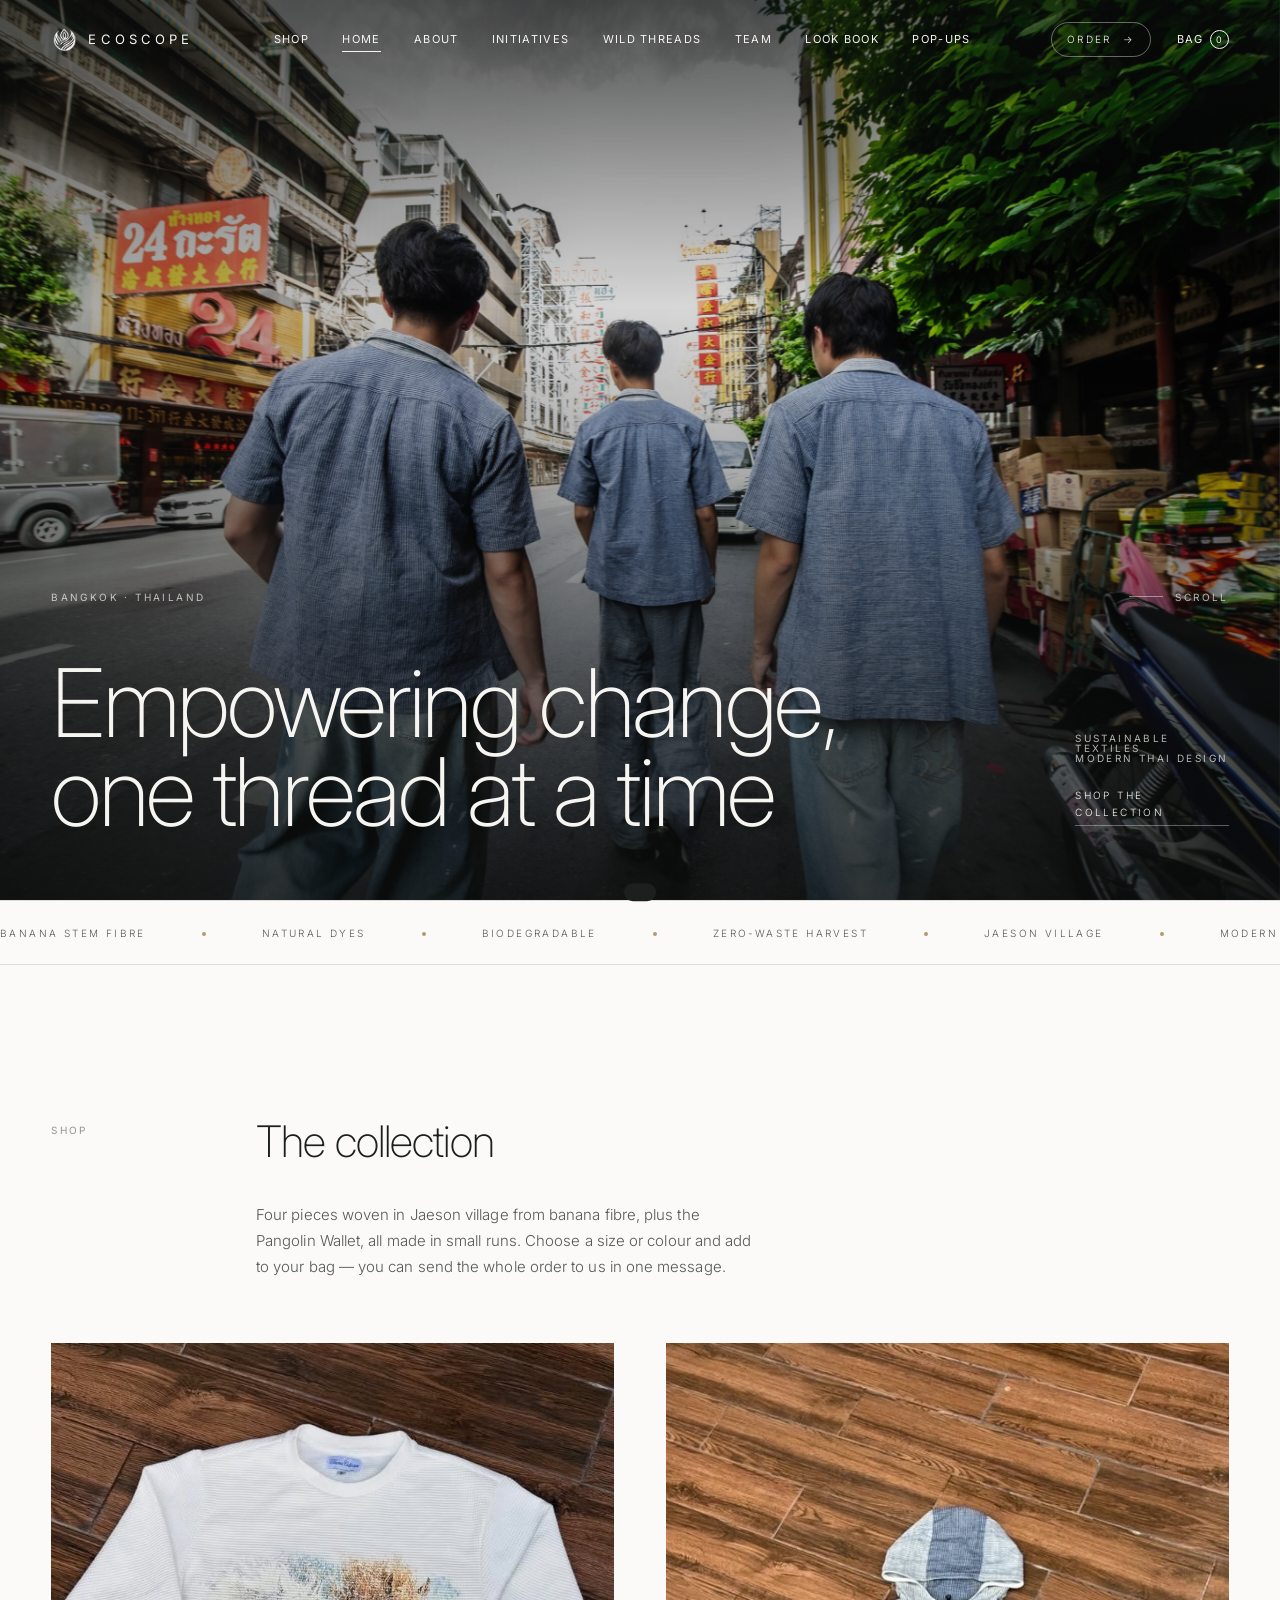
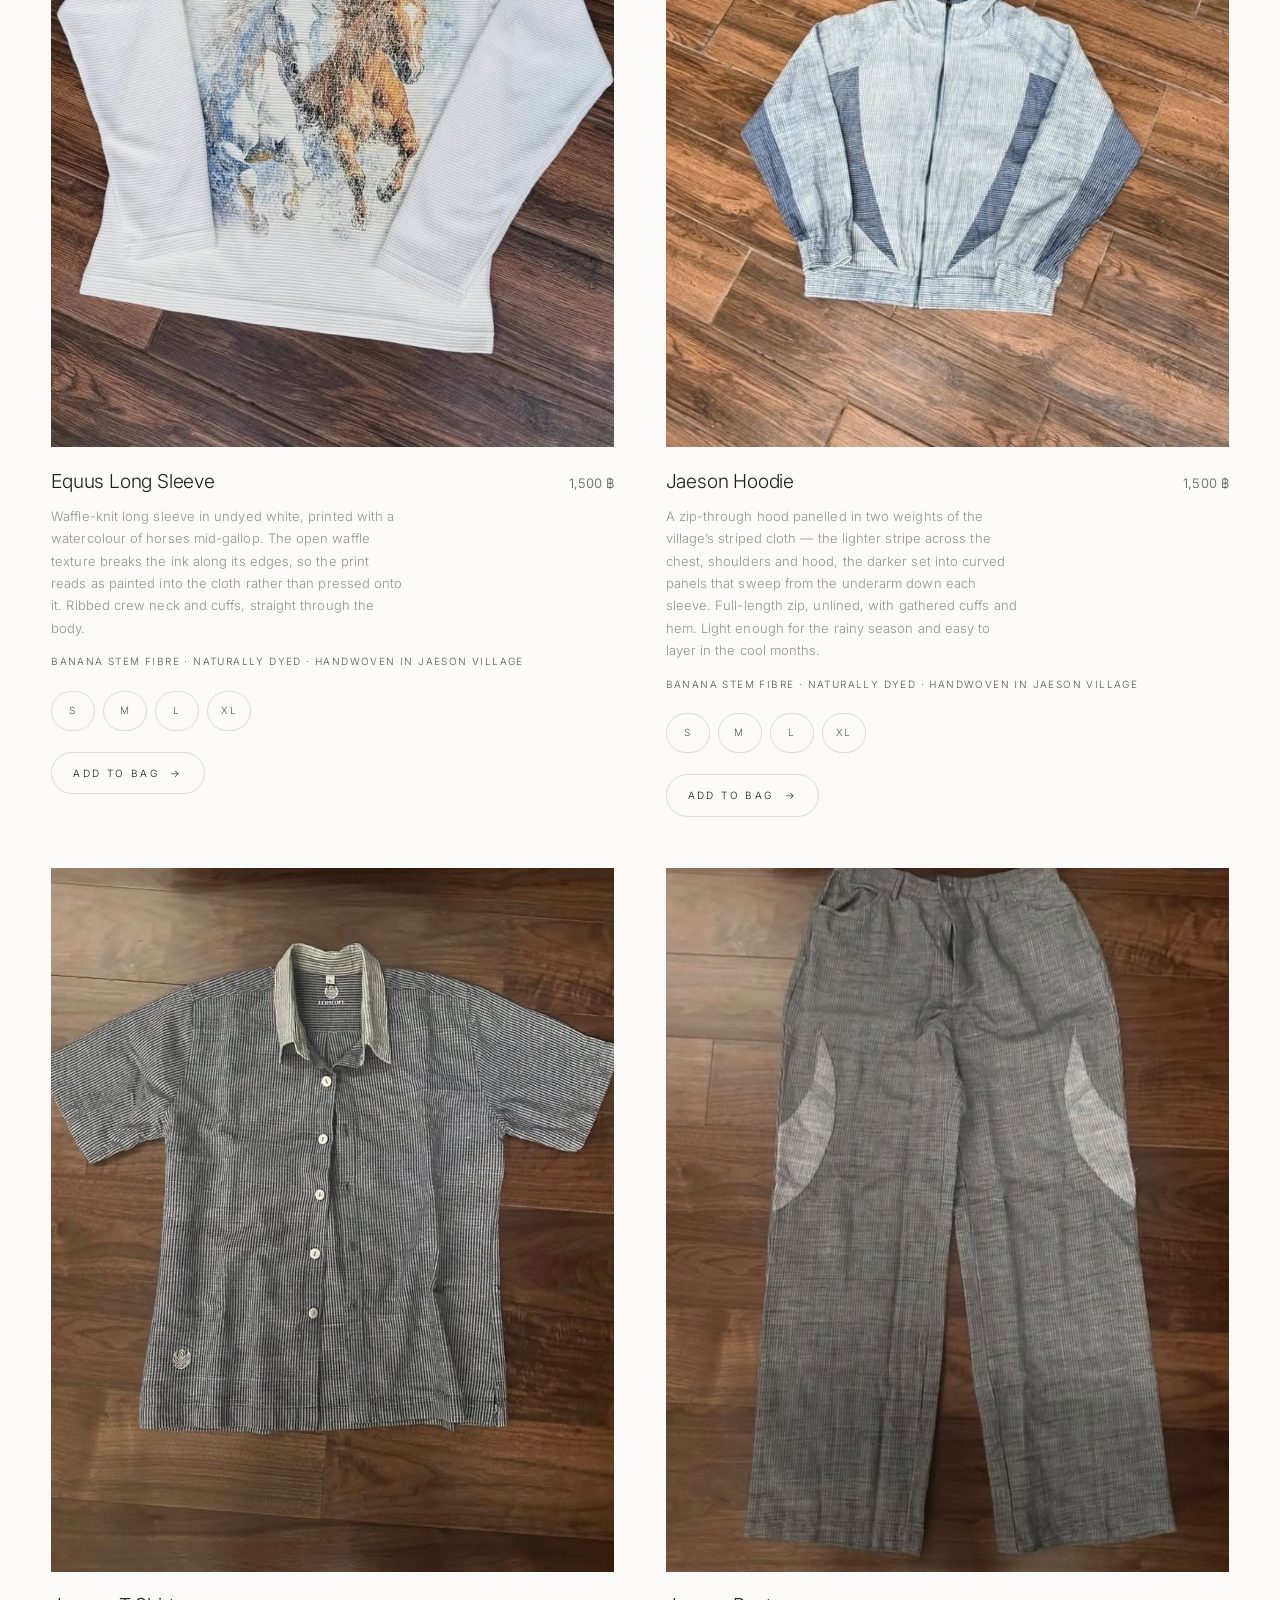
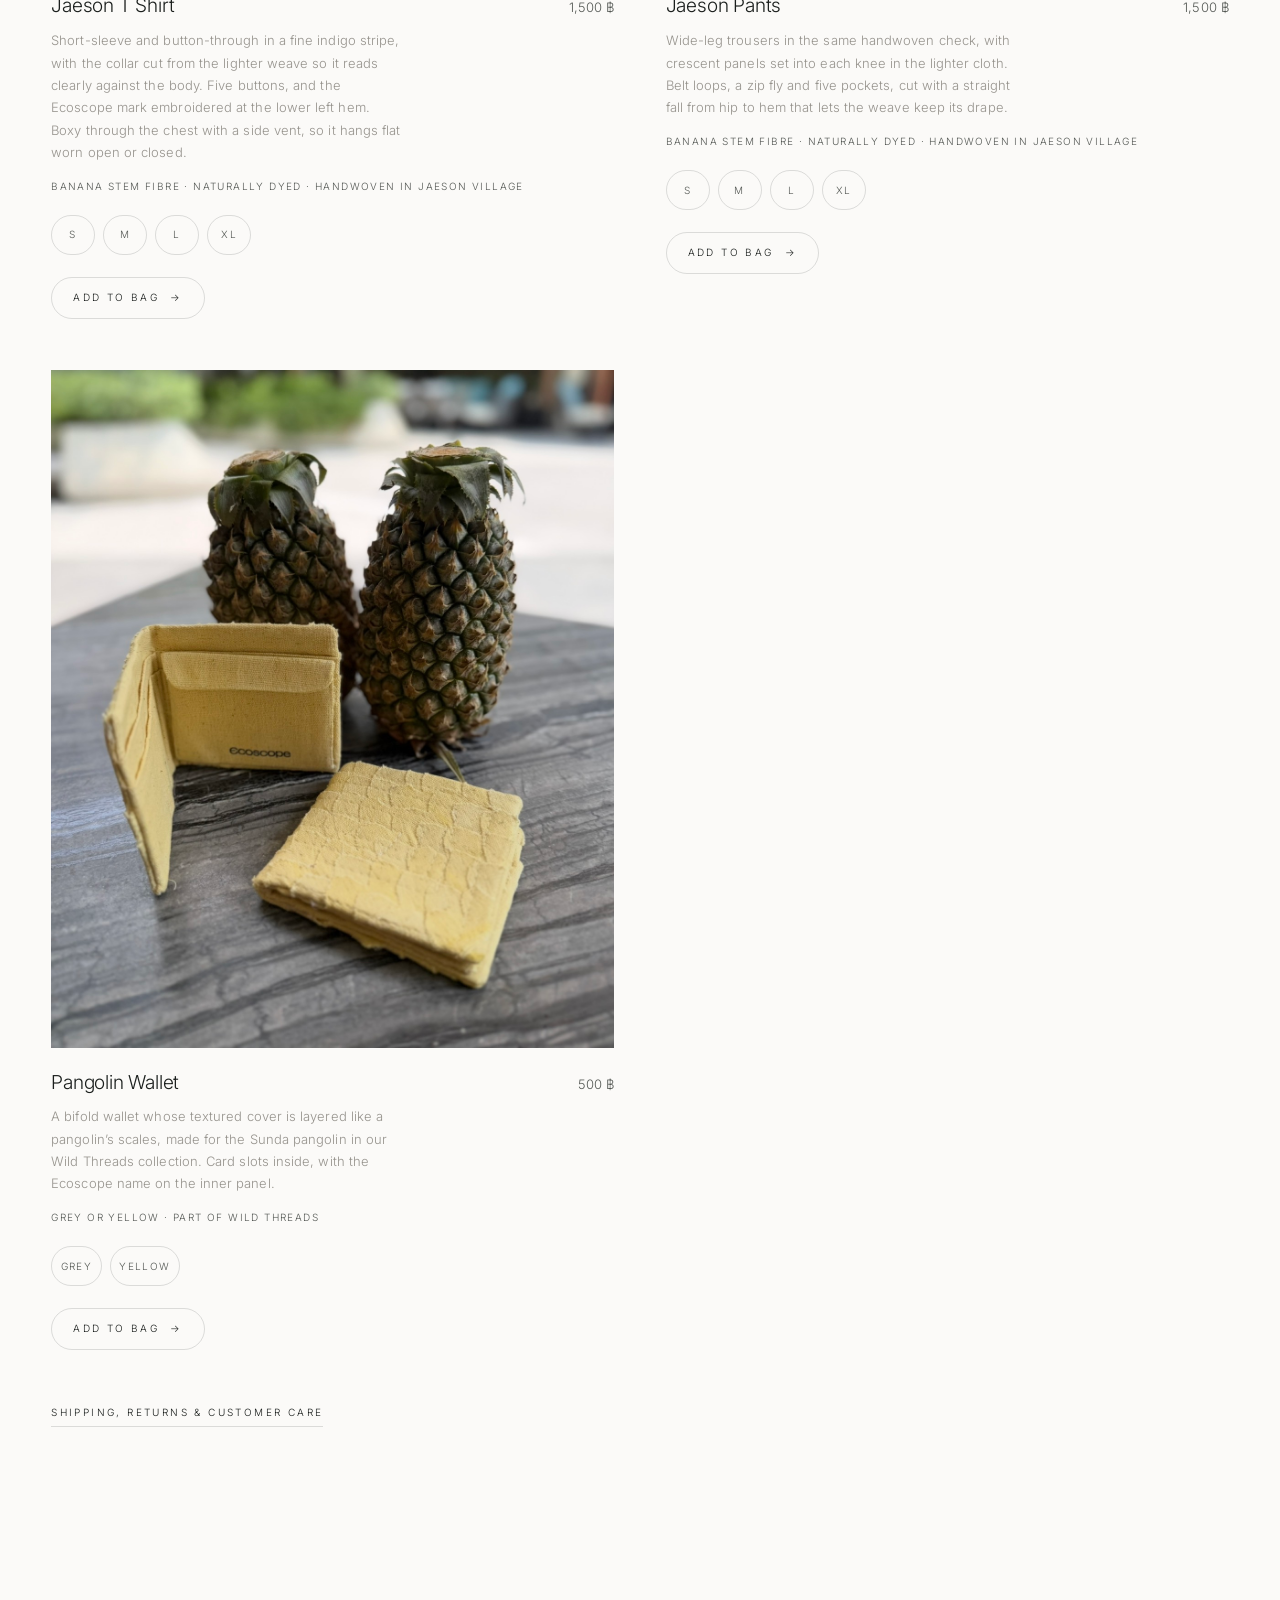
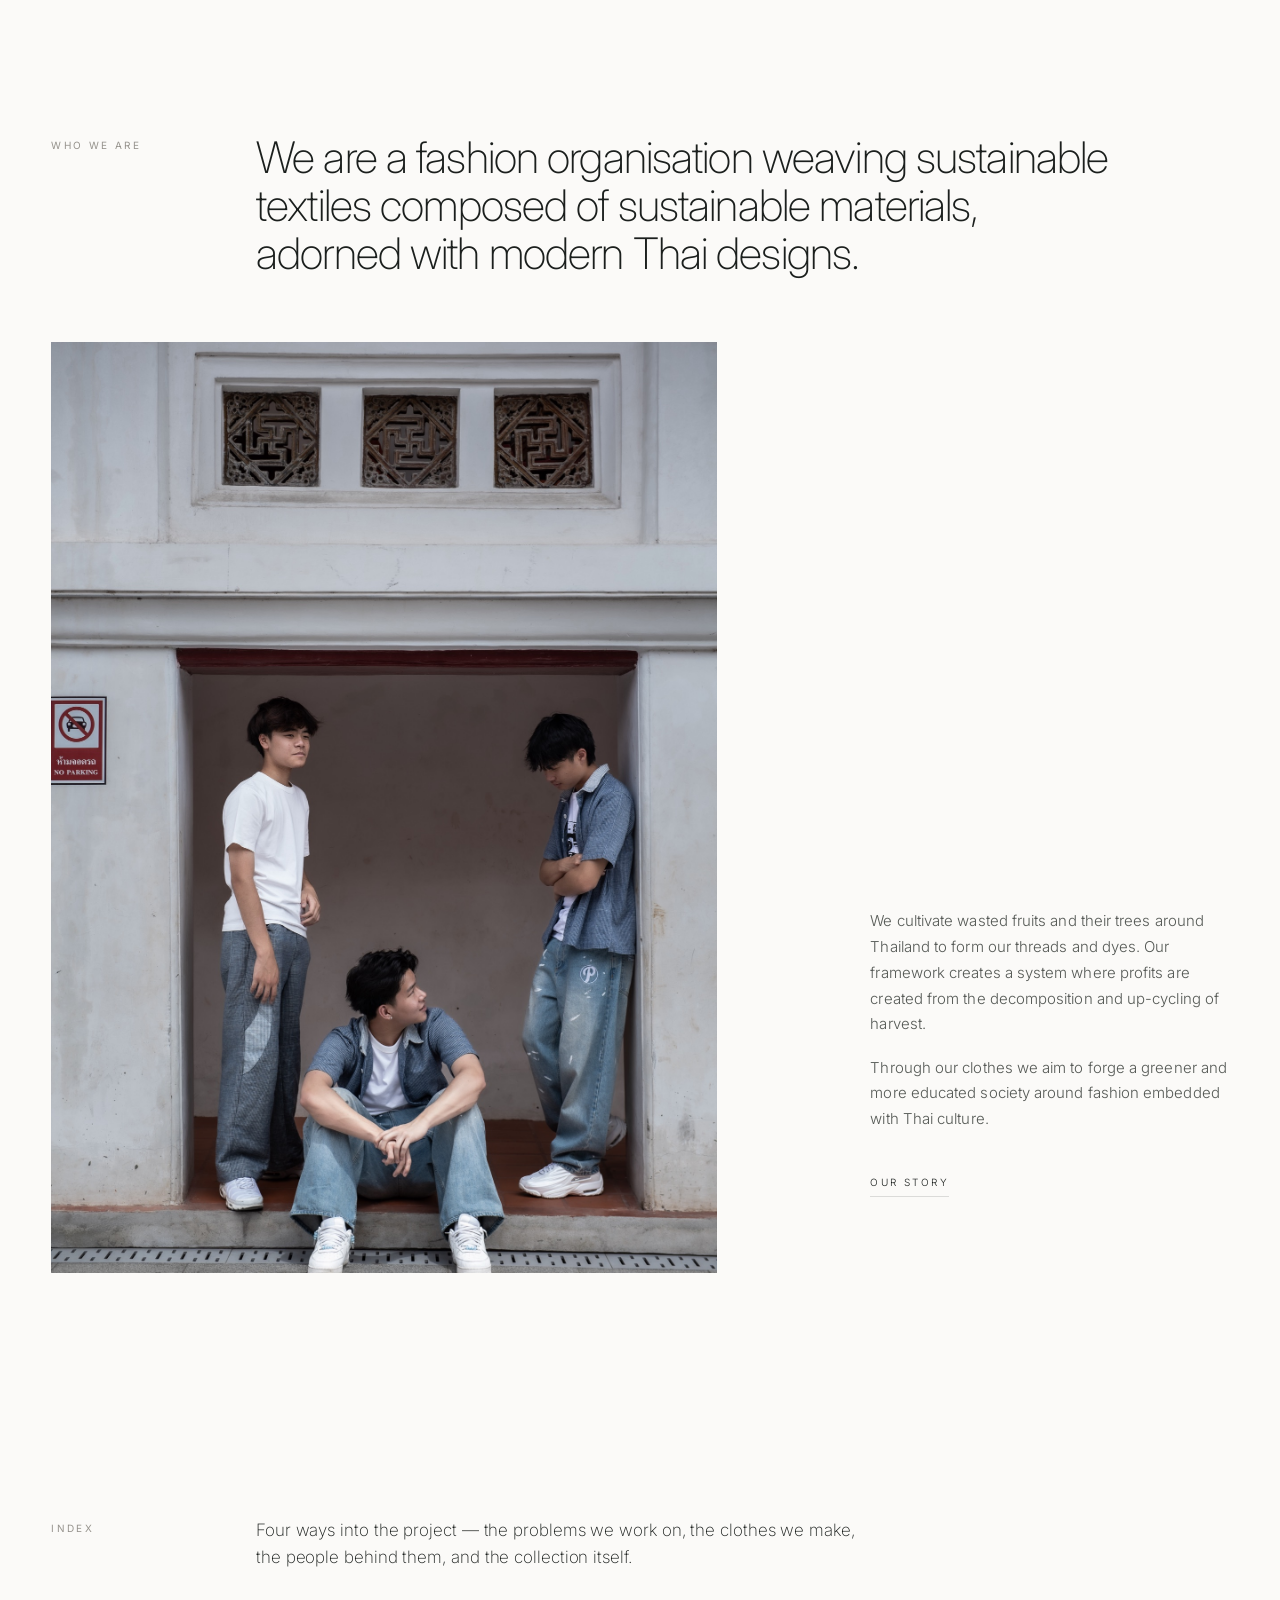
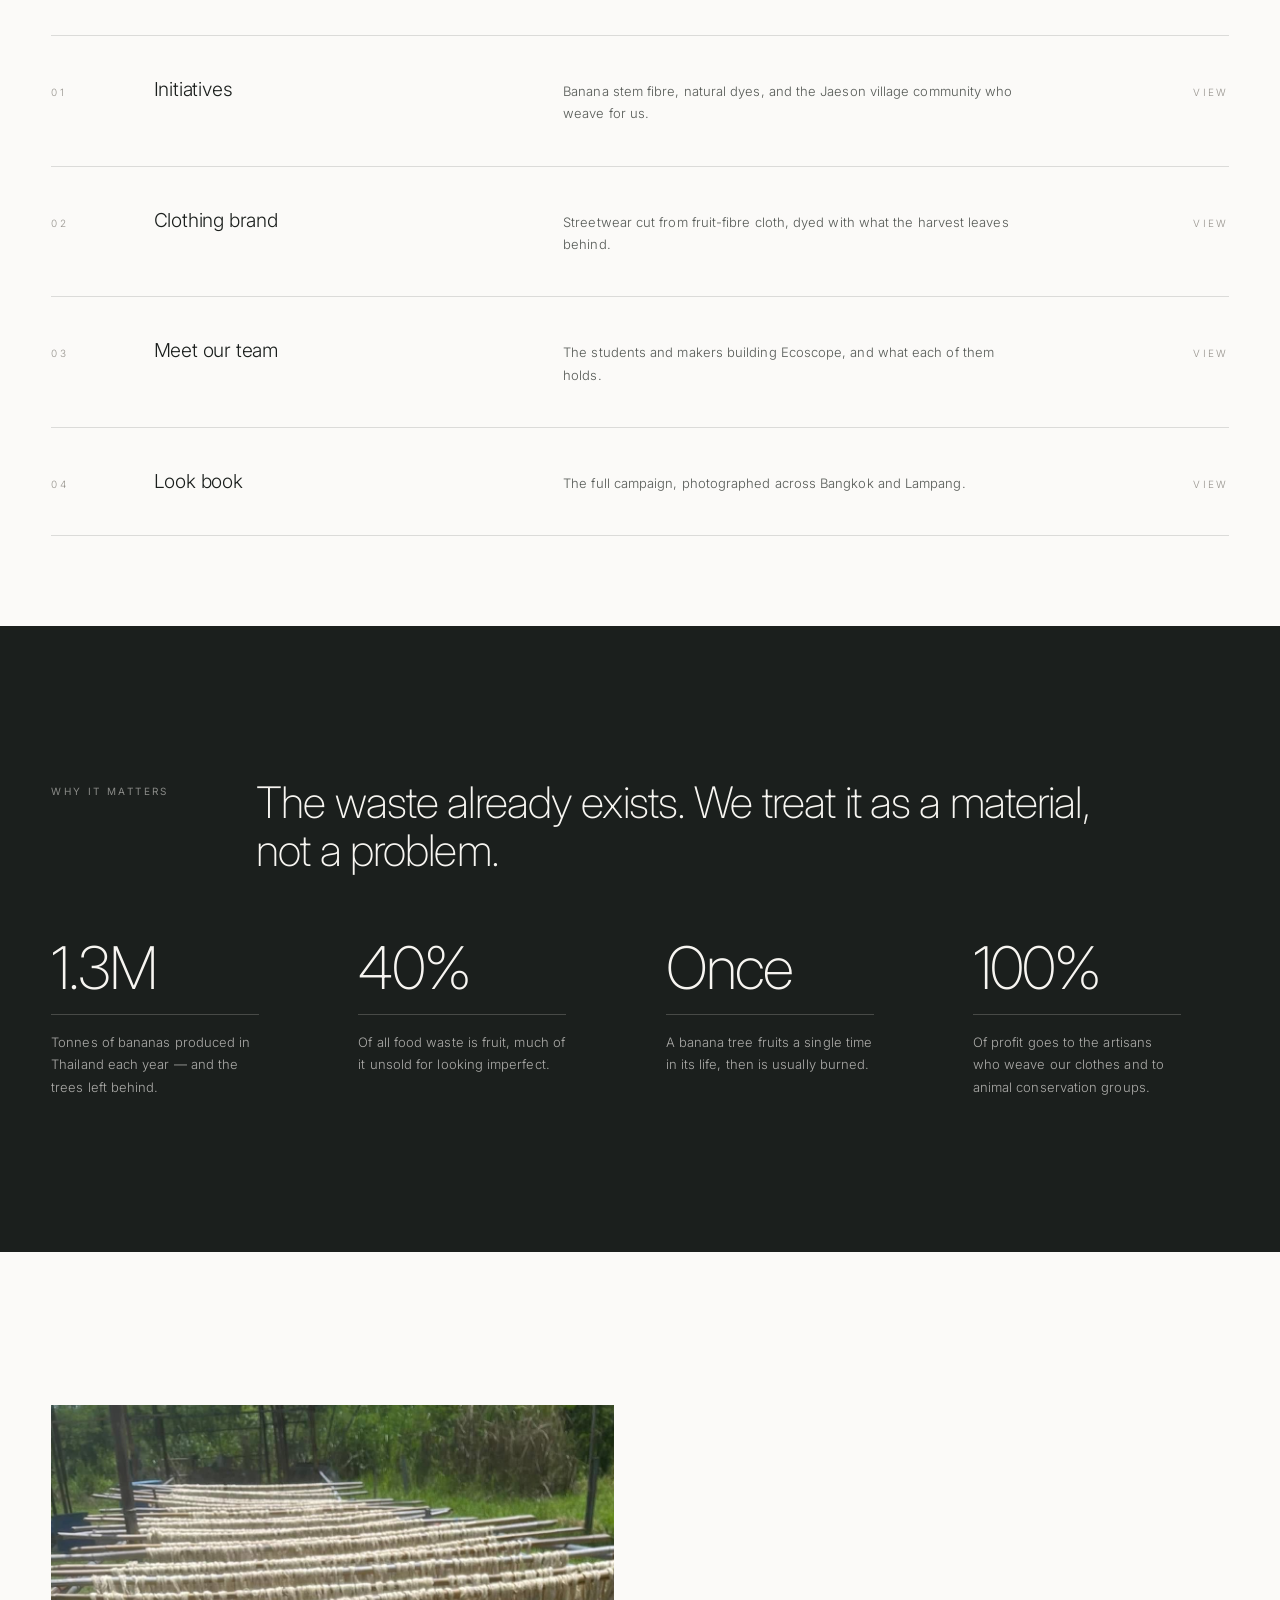
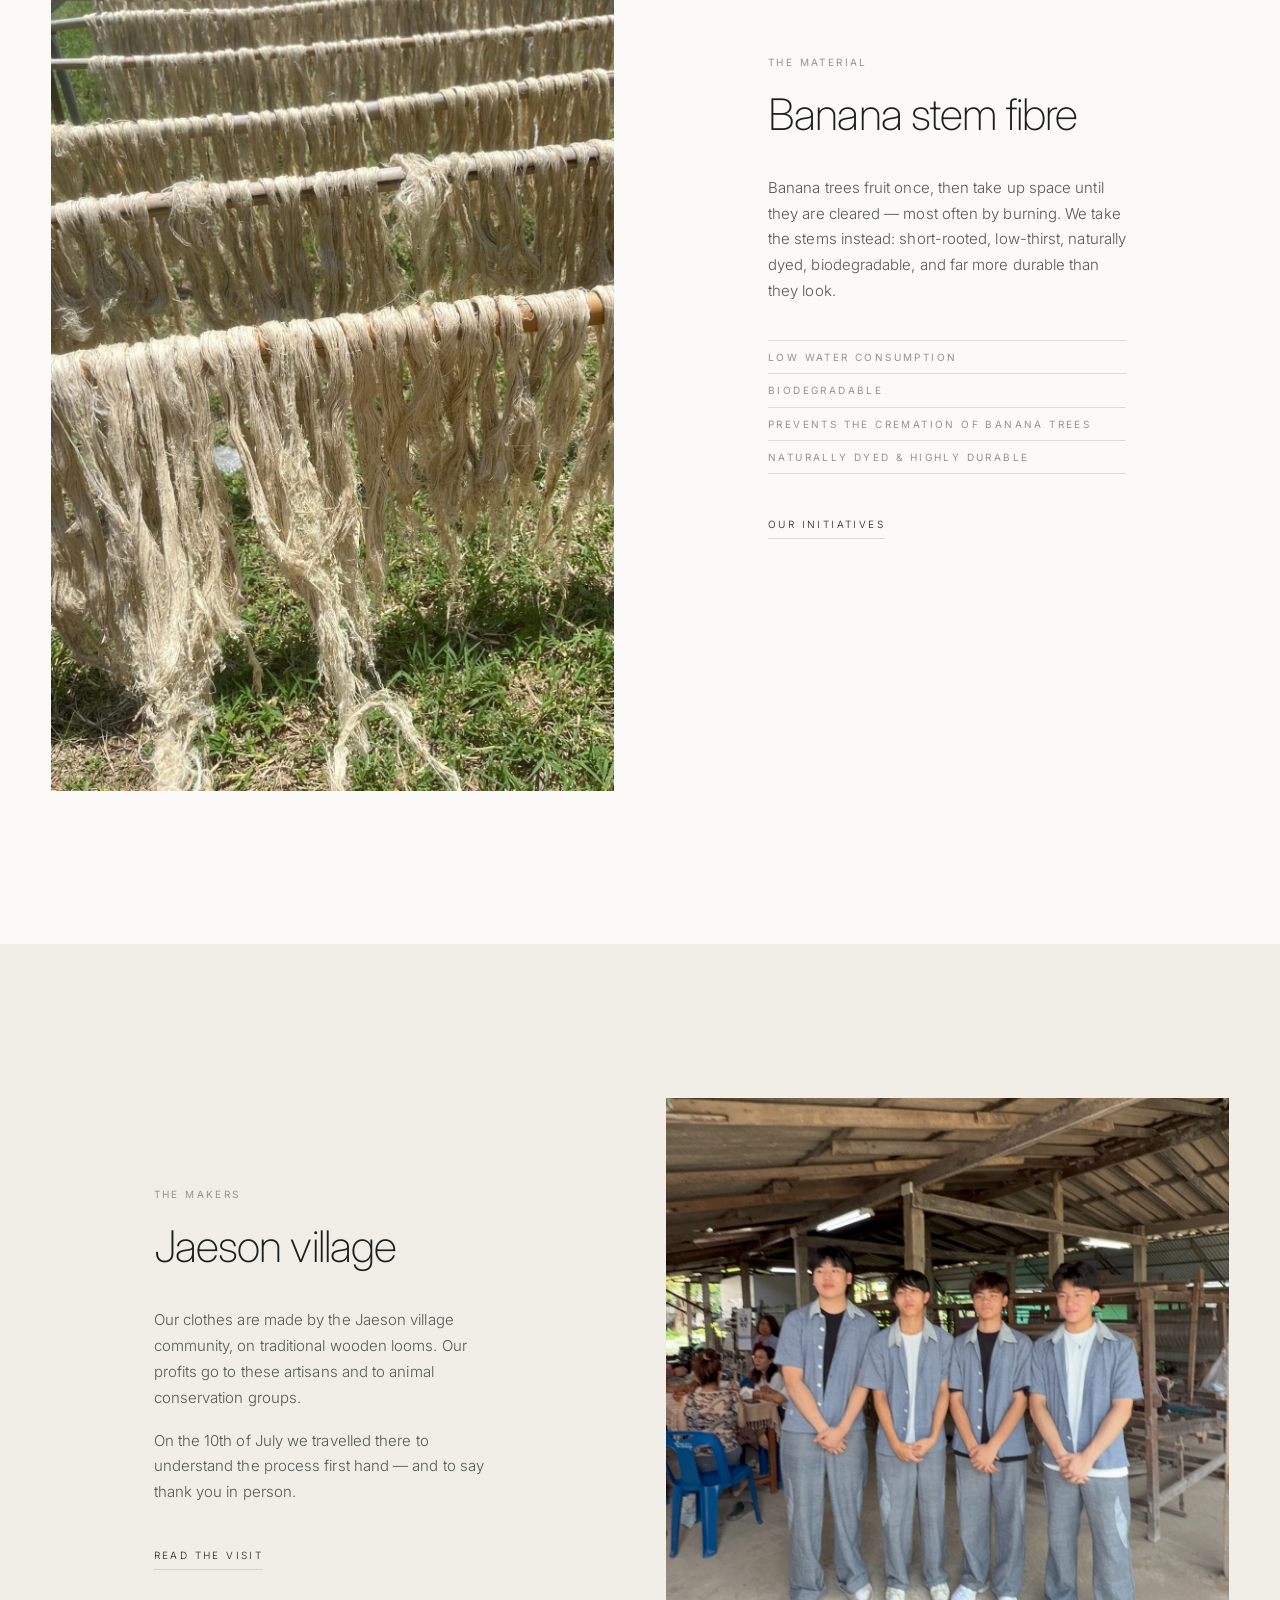
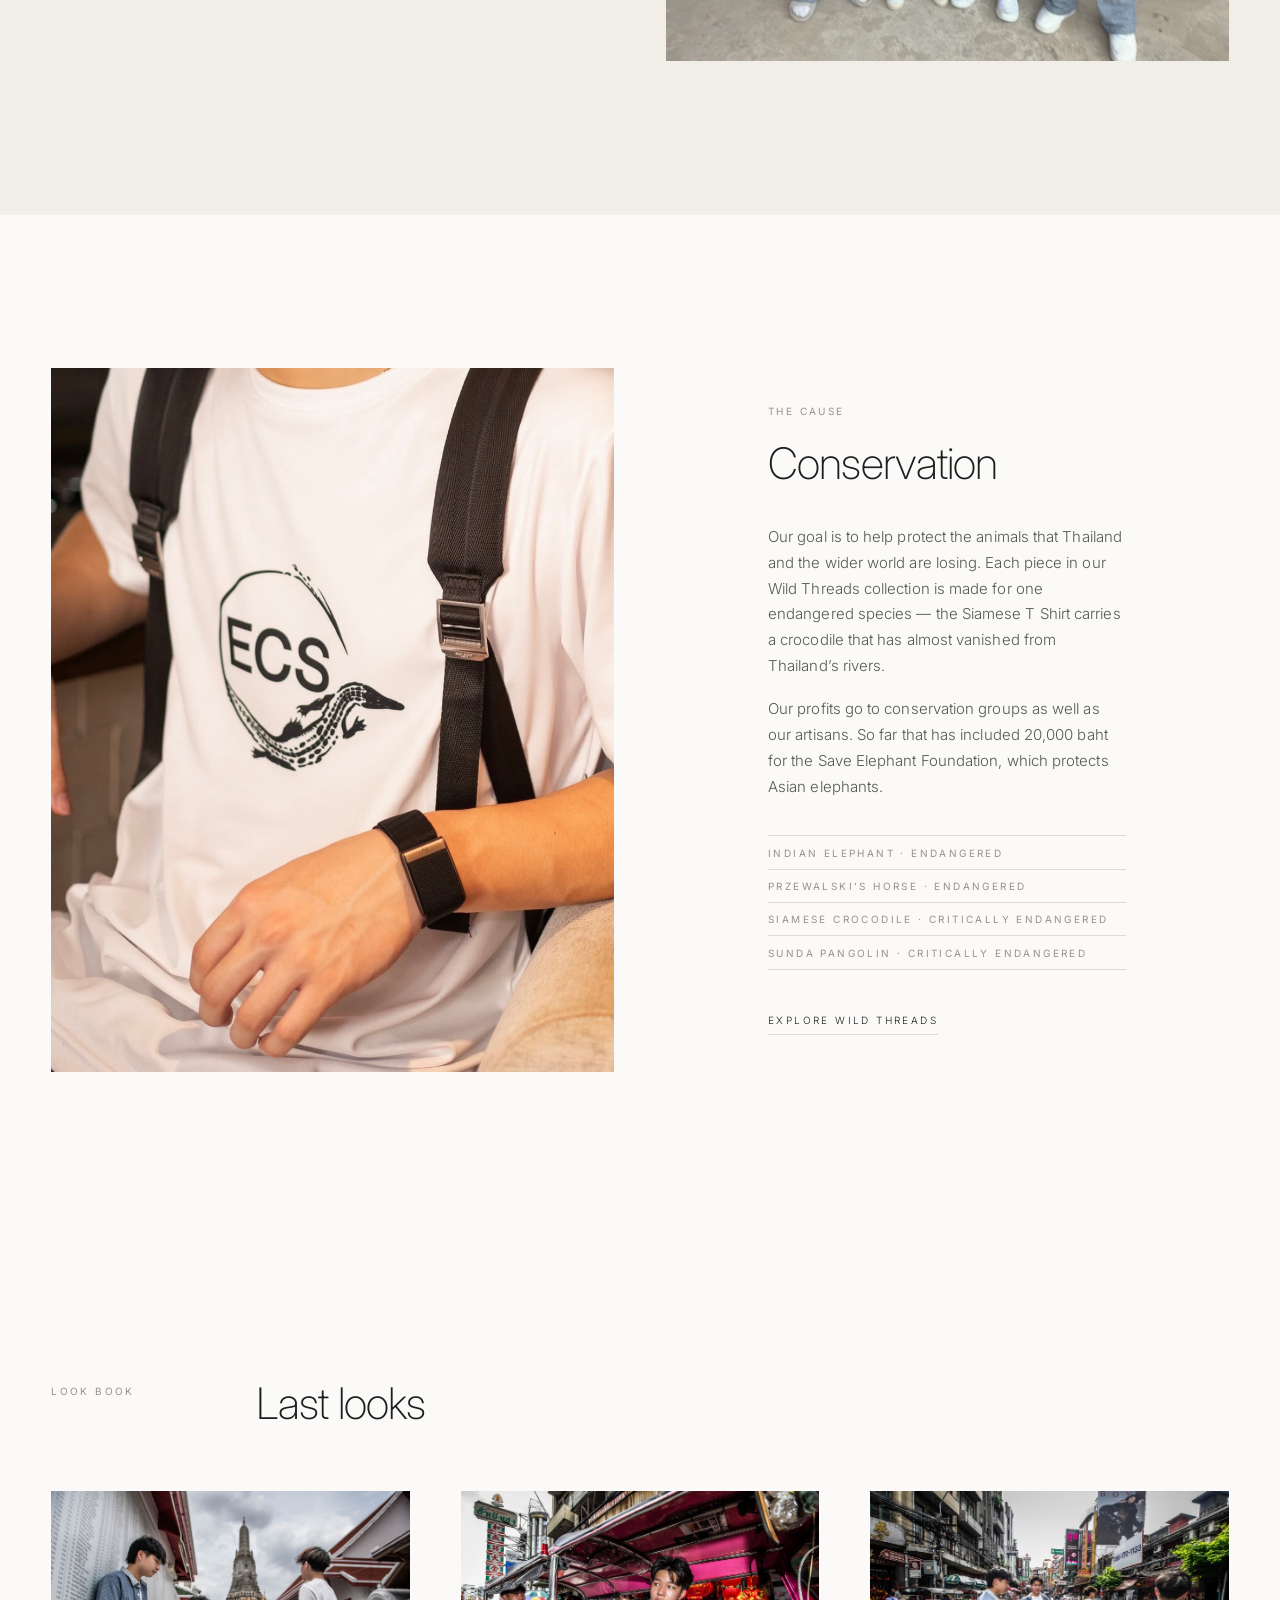
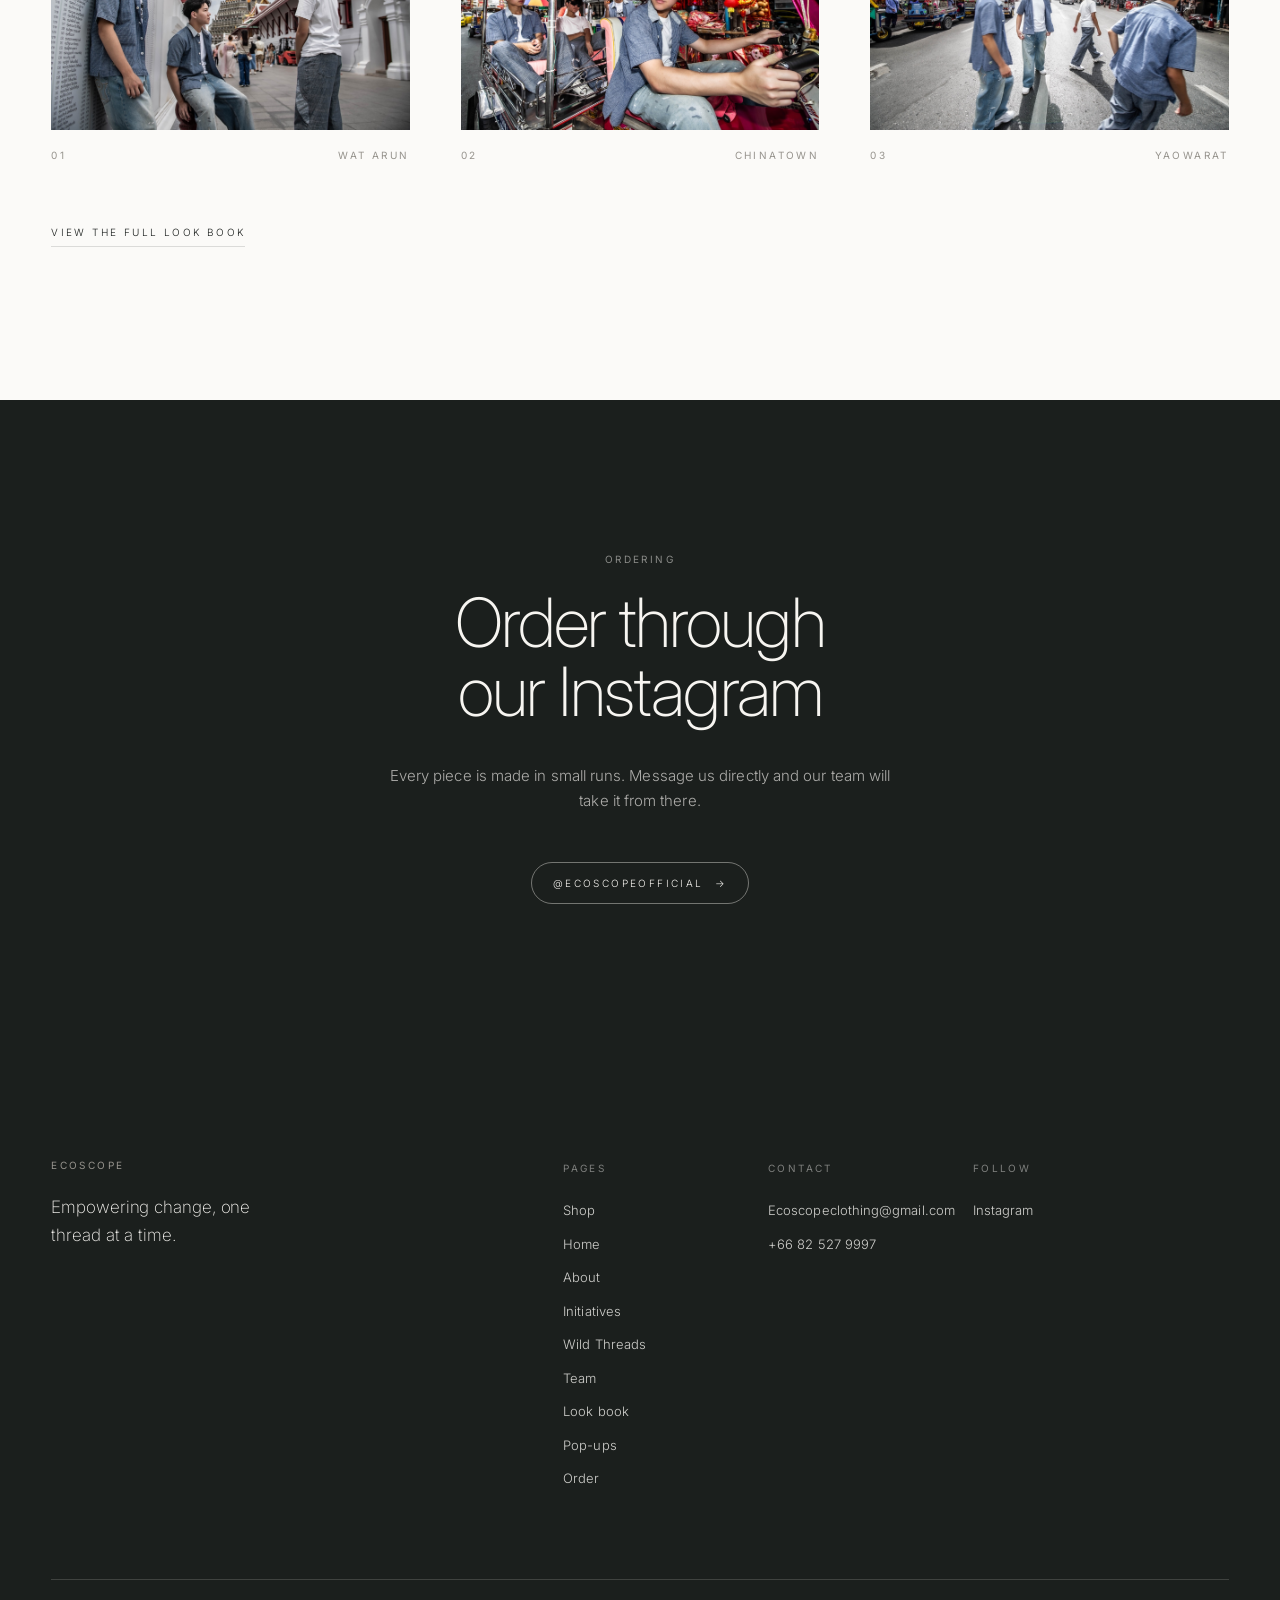
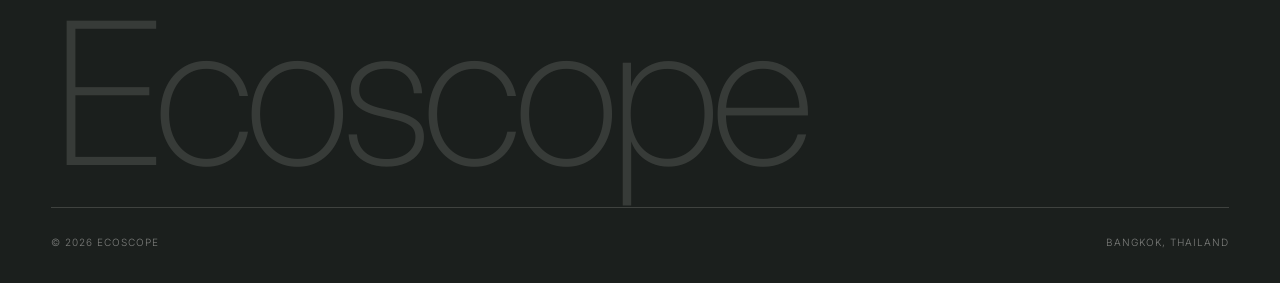
==== commit da225354: "Sell the Pangolin Wallet in the shop and add the Lumphini Park pop-up The Pangolin Wallet joins the " ====
--- a/ecoscope/index.html
+++ b/ecoscope/index.html
@@ -105,7 +105,7 @@
         <p class="sec-head__label eyebrow reveal">Shop</p>
         <div class="sec-head__body">
           <h2 class="h-section reveal">The collection</h2>
-          <p class="prose mt-3 reveal">Four pieces, woven in Jaeson village from banana fibre and made in small runs. Choose a size and add to your bag &mdash; you can send the whole order to us in one message.</p>
+          <p class="prose mt-3 reveal">Four pieces woven in Jaeson village from banana fibre, plus the Pangolin Wallet, all made in small runs. Choose a size or colour and add to your bag &mdash; you can send the whole order to us in one message.</p>
         </div>
       </div>
 
@@ -215,6 +215,33 @@
               <button type="button" class="size" data-size="M" aria-pressed="false">M</button>
               <button type="button" class="size" data-size="L" aria-pressed="false">L</button>
               <button type="button" class="size" data-size="XL" aria-pressed="false">XL</button>
+            </div>
+            <div class="product__actions">
+              <button type="button" class="btn" data-add>Add to bag <span class="arw">&#8594;</span></button>
+              <span class="product__note" data-note></span>
+            </div>
+          </div>
+        </article>
+
+        <article class="product reveal"
+                 data-product
+                 data-name="Pangolin Wallet"
+                 data-price="500"
+                 data-option="Colour"
+                 data-img="assets/img/wild/pangolin-wallet.jpg">
+          <figure class="media product__media">
+            <img src="assets/img/wild/pangolin-wallet.jpg" alt="Pangolin Wallet — bifold wallets in a scale-textured cloth, beside two pineapples" loading="lazy">
+          </figure>
+          <div class="product__body">
+            <div class="product__top">
+              <h3 class="product__name">Pangolin Wallet</h3>
+              <span class="product__price">500 &#3647;</span>
+            </div>
+            <p class="product__desc">A bifold wallet whose textured cover is layered like a pangolin&rsquo;s scales, made for the Sunda pangolin in our Wild Threads collection. Card slots inside, with the Ecoscope name on the inner panel.</p>
+            <p class="product__material">Grey or yellow &middot; part of Wild Threads</p>
+            <div class="sizes" role="group" aria-label="Colour — Pangolin Wallet">
+              <button type="button" class="size" data-size="Grey" aria-pressed="false">Grey</button>
+              <button type="button" class="size" data-size="Yellow" aria-pressed="false">Yellow</button>
             </div>
             <div class="product__actions">
               <button type="button" class="btn" data-add>Add to bag <span class="arw">&#8594;</span></button>
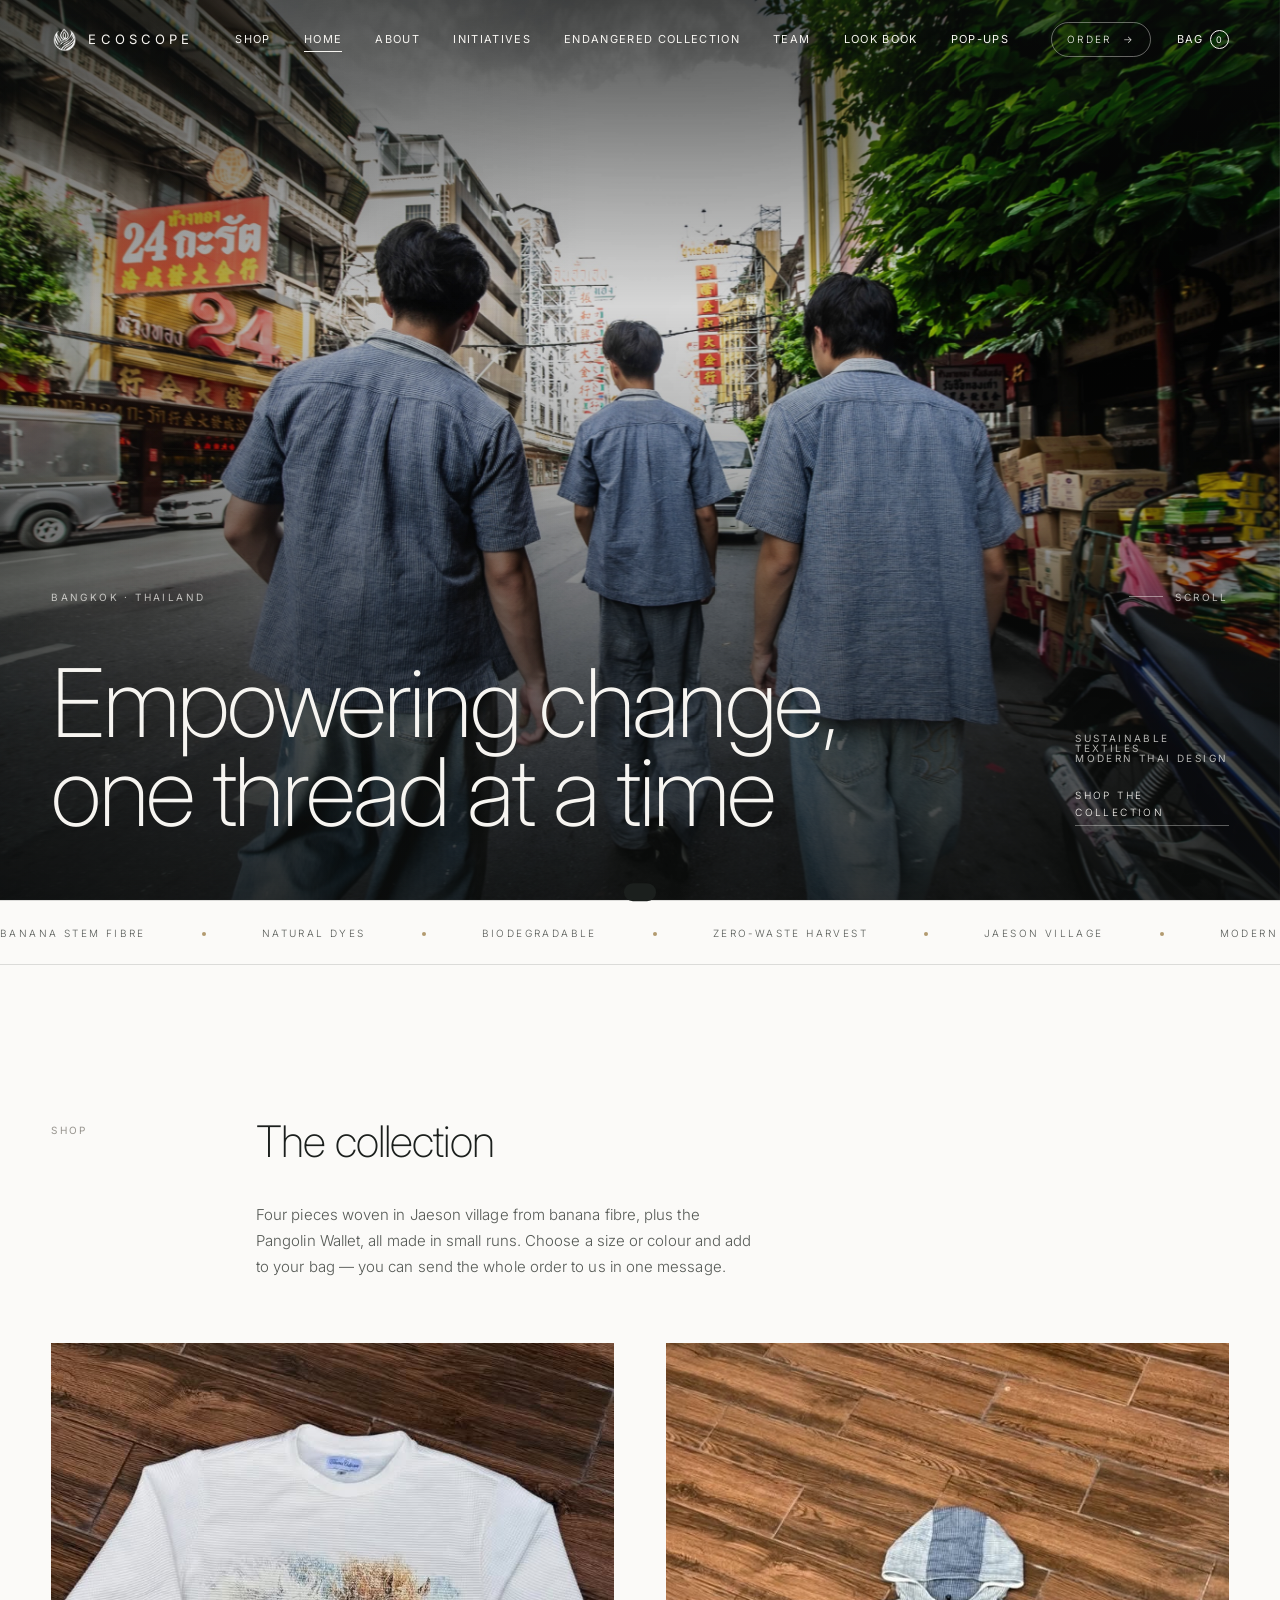
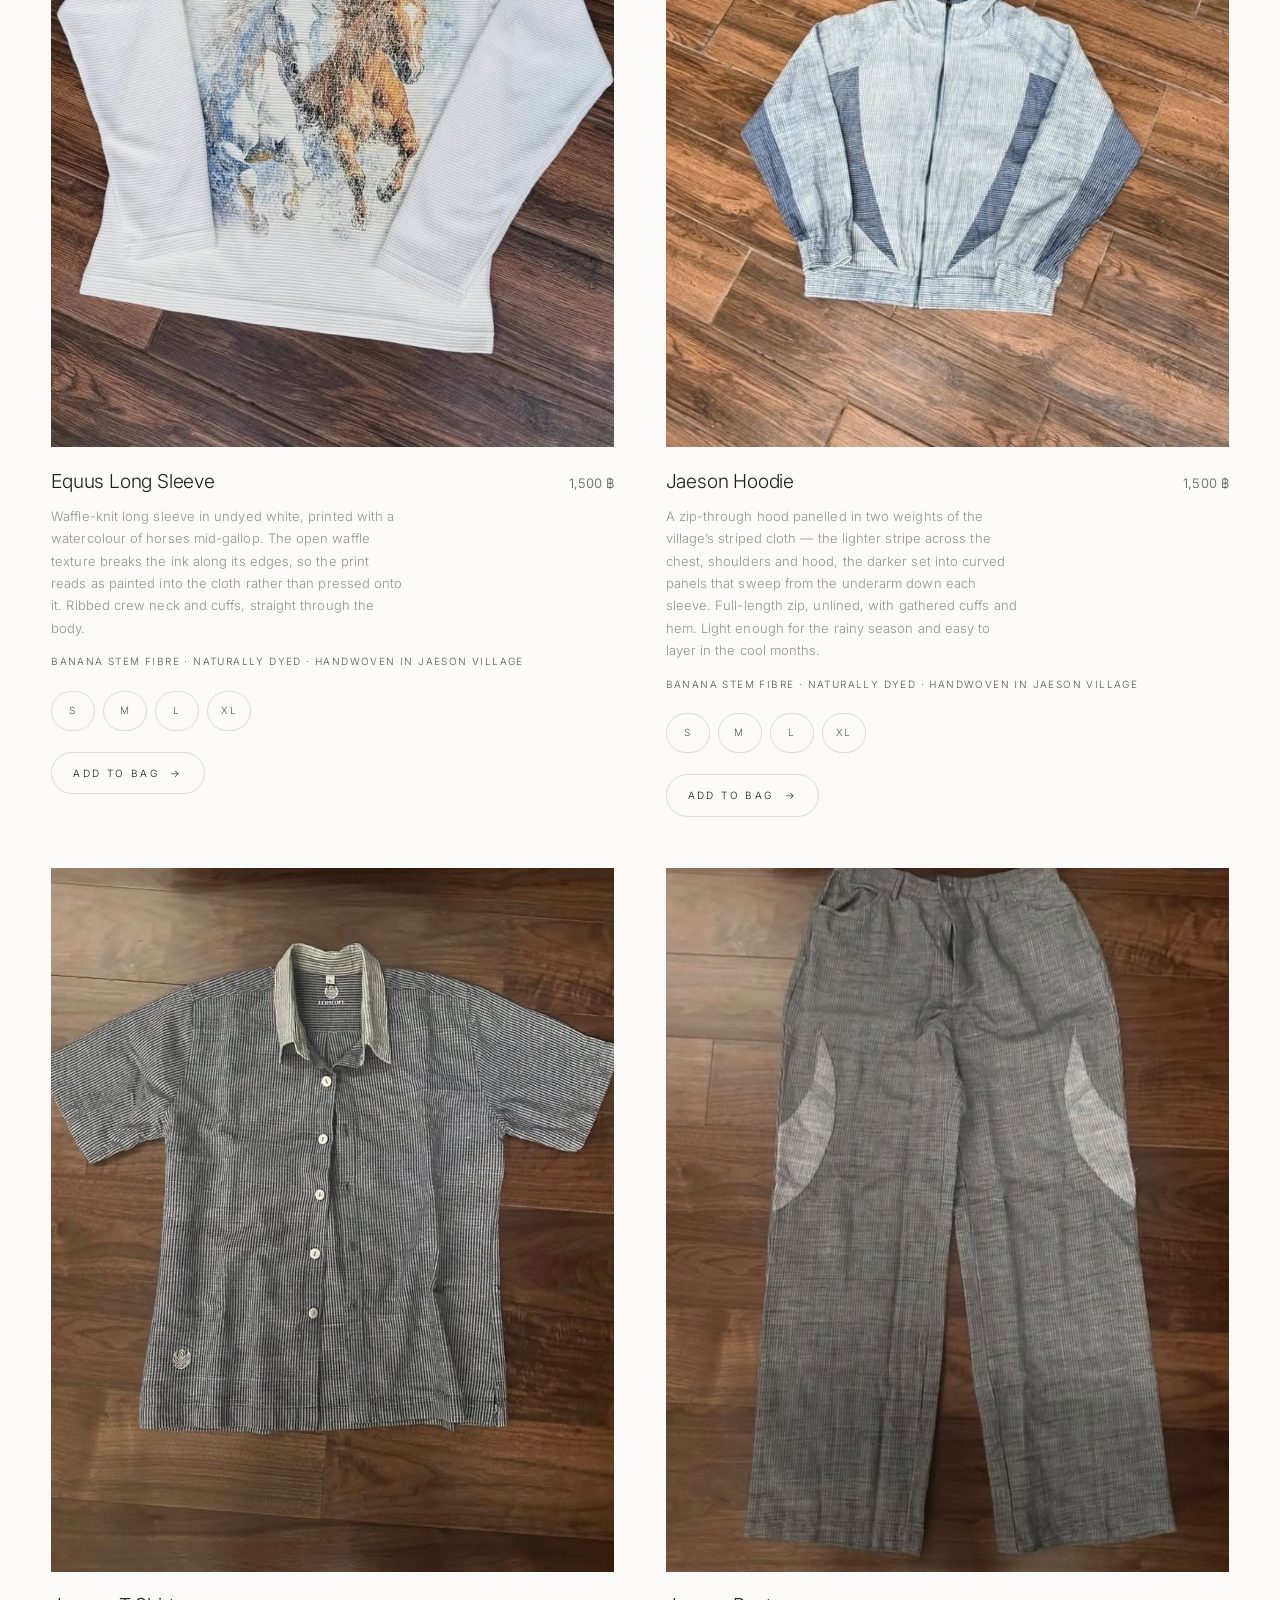
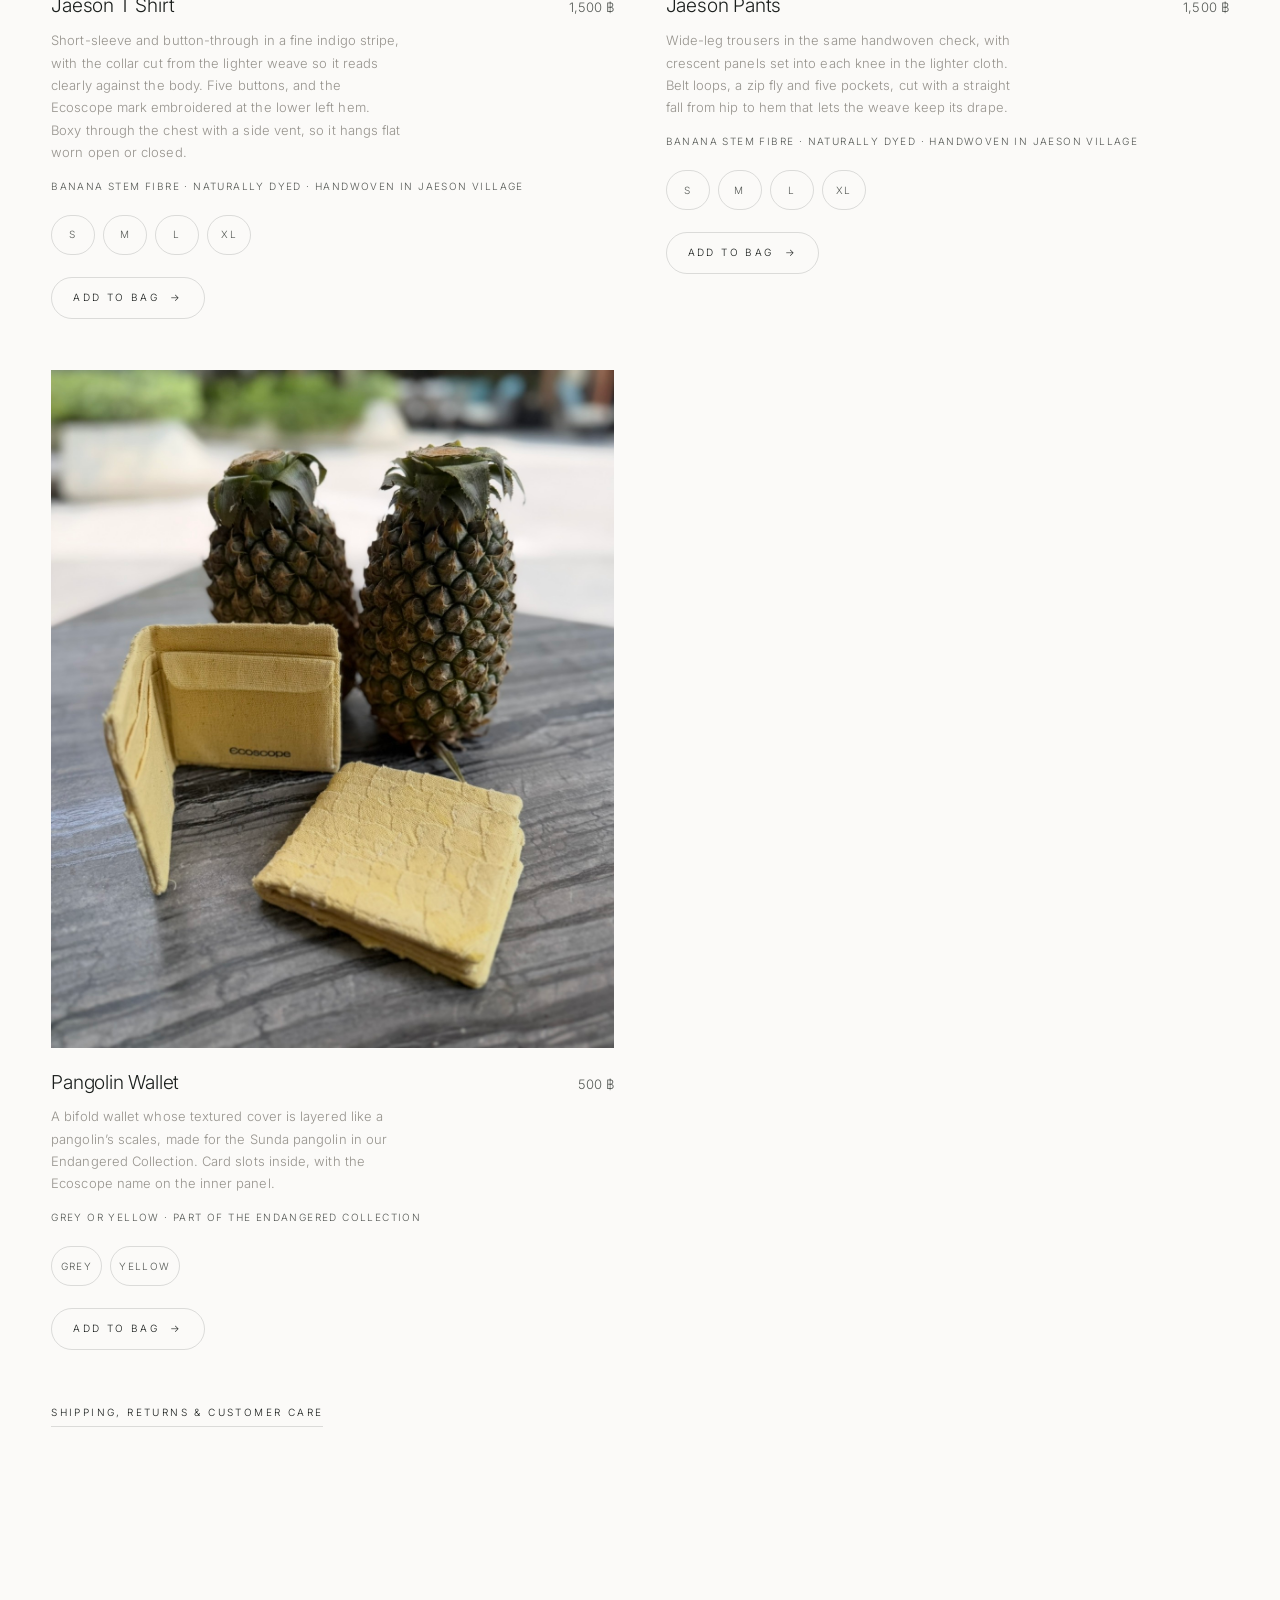
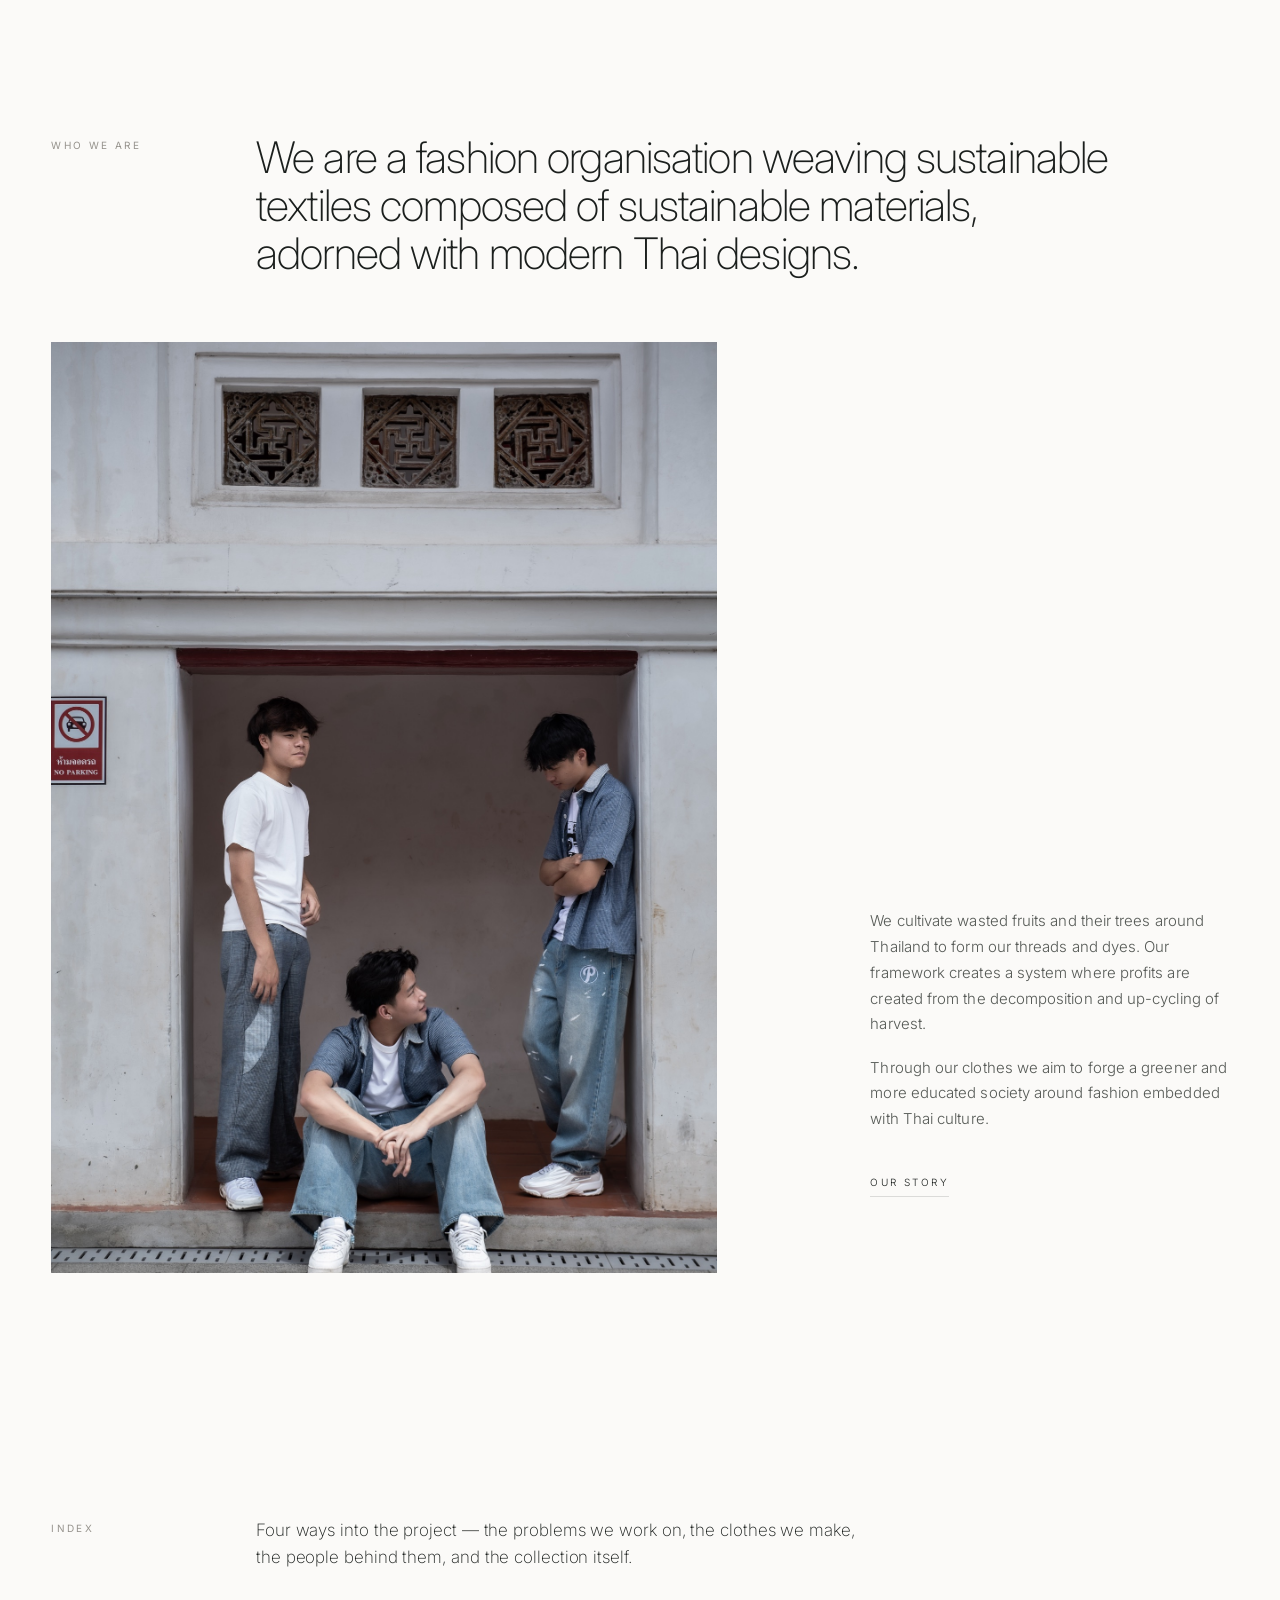
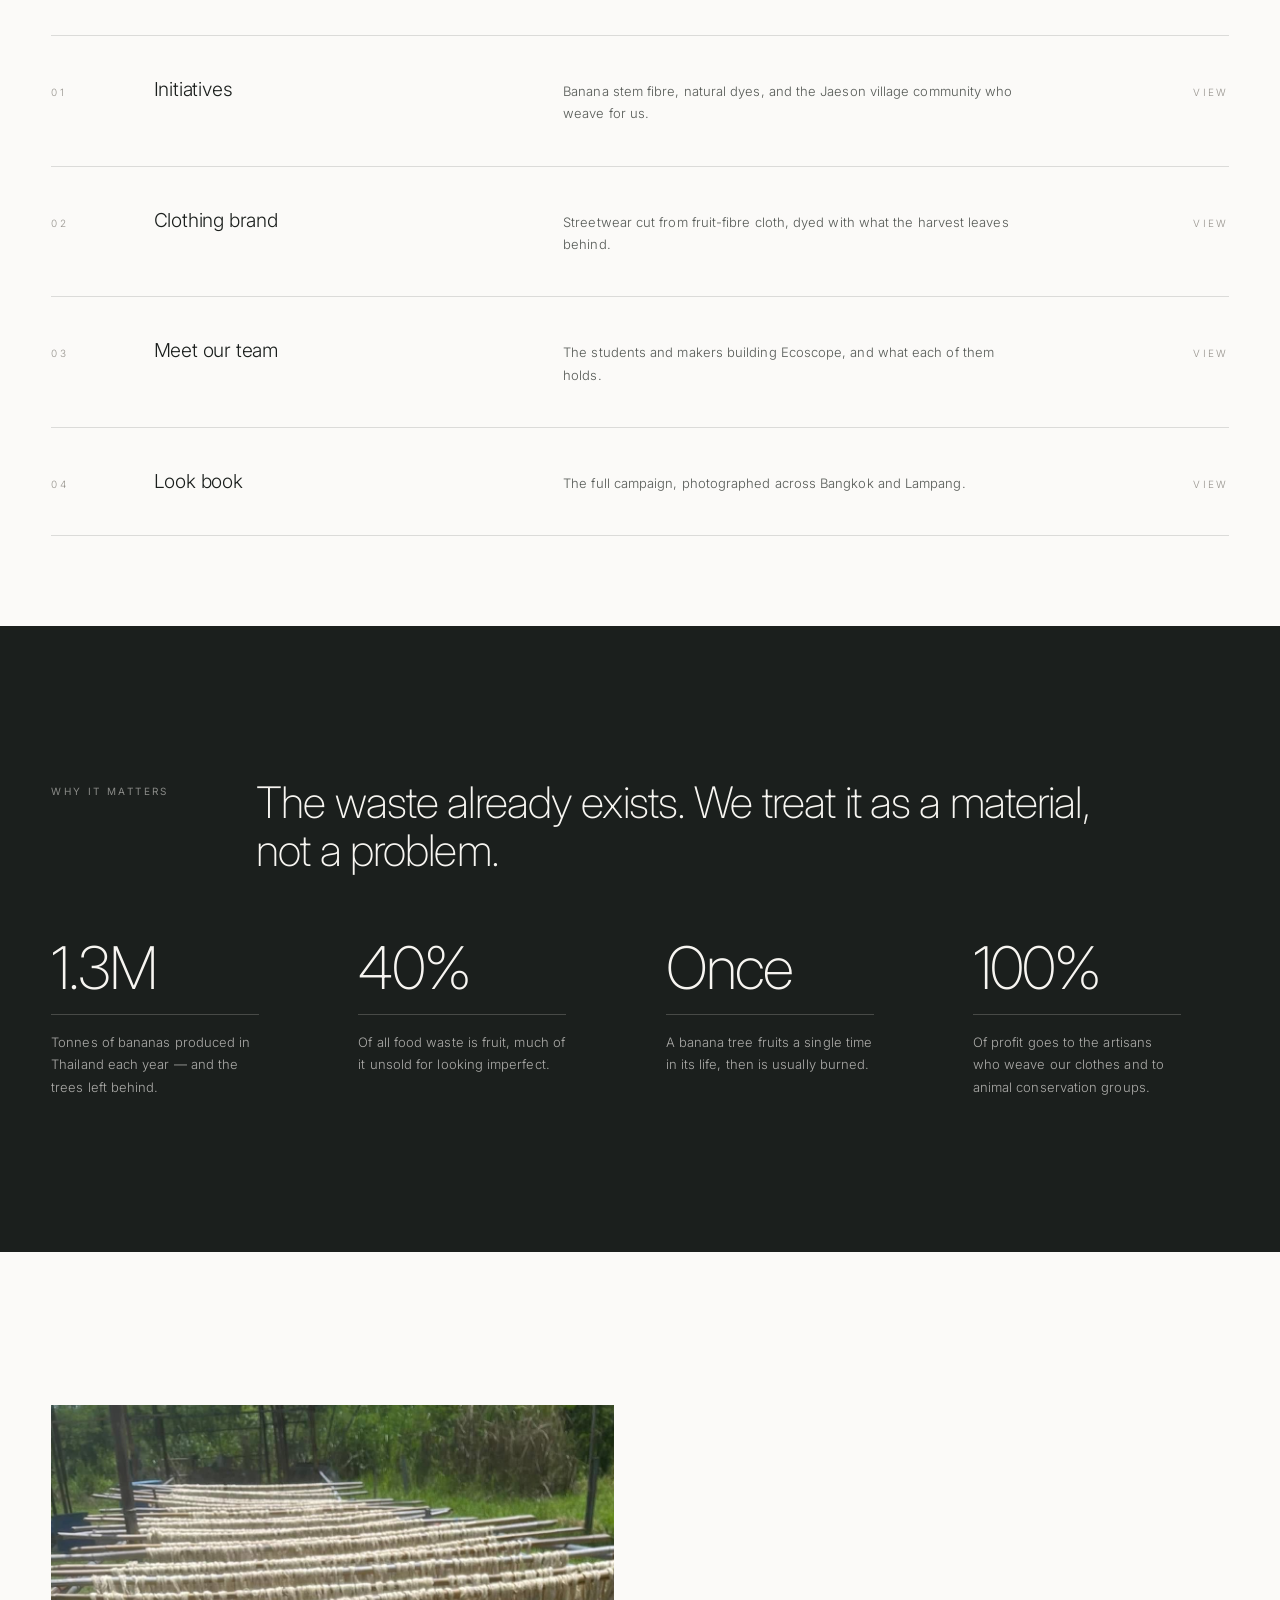
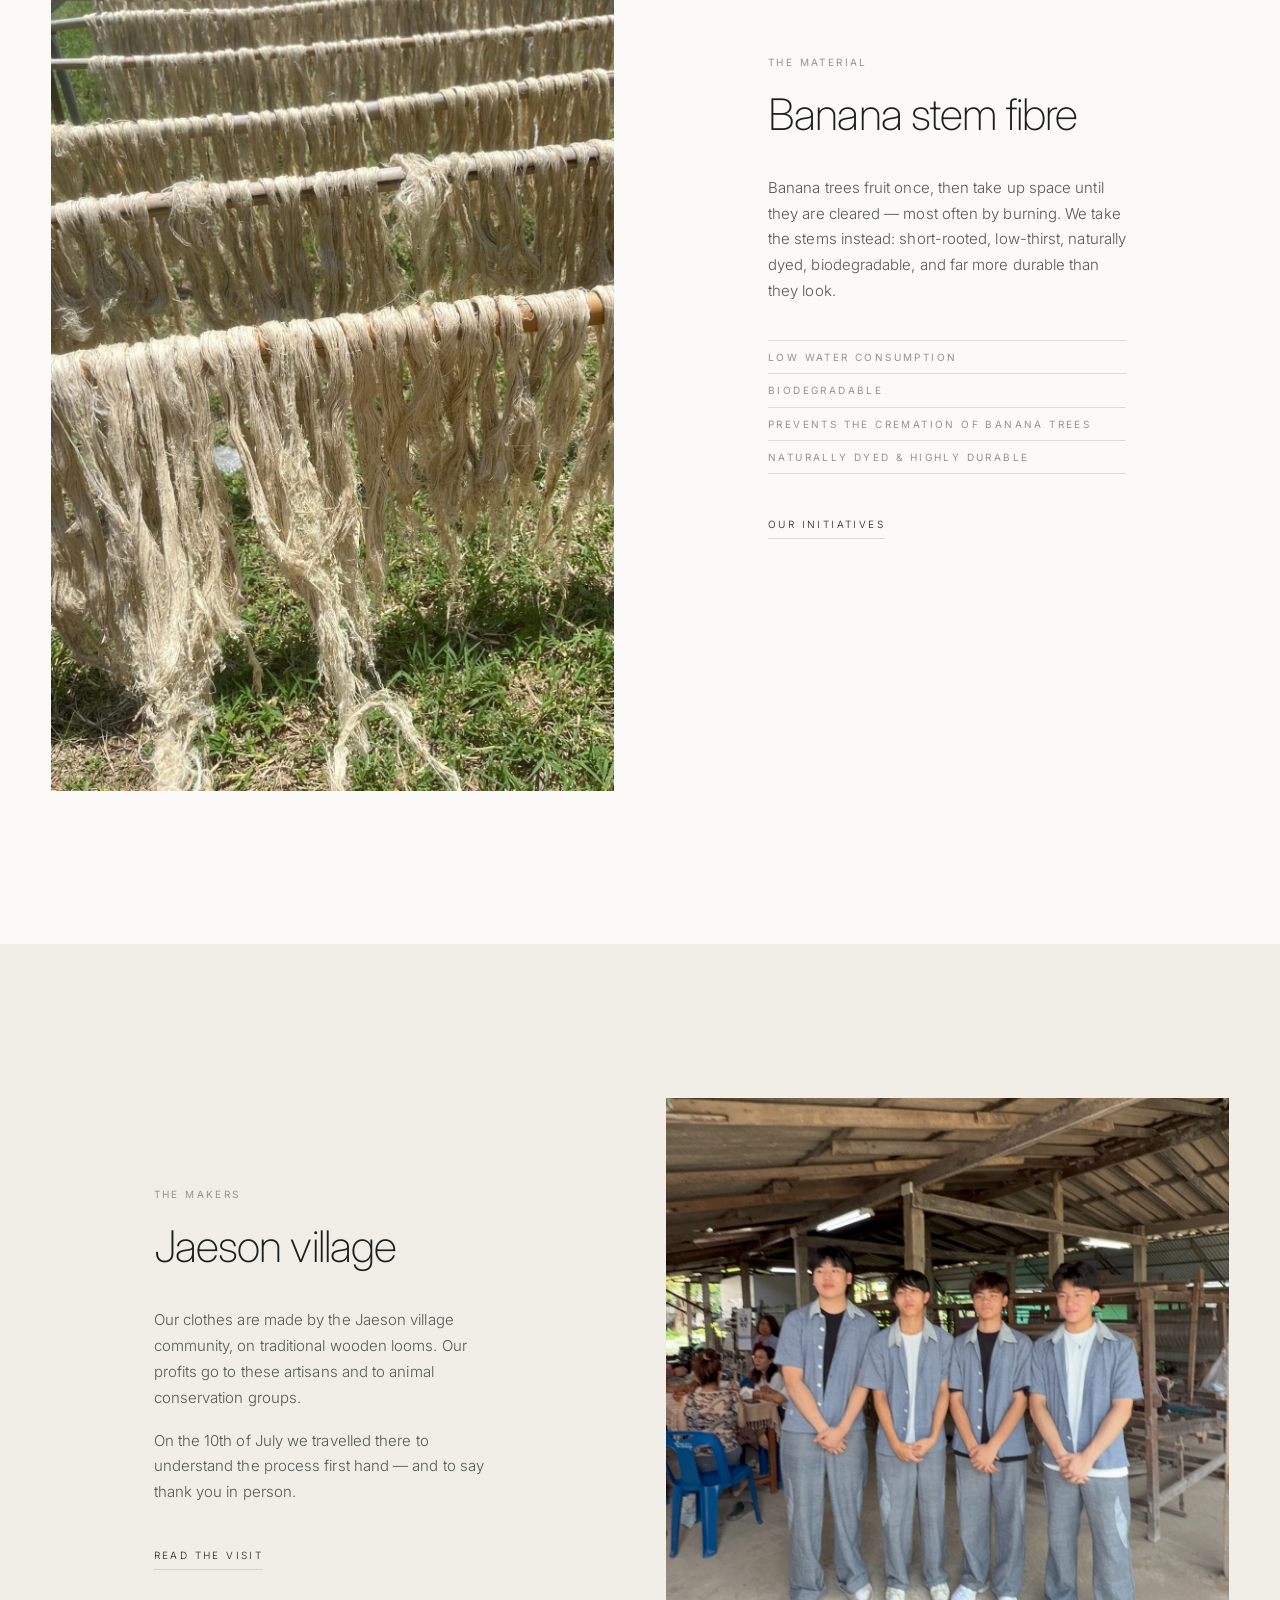
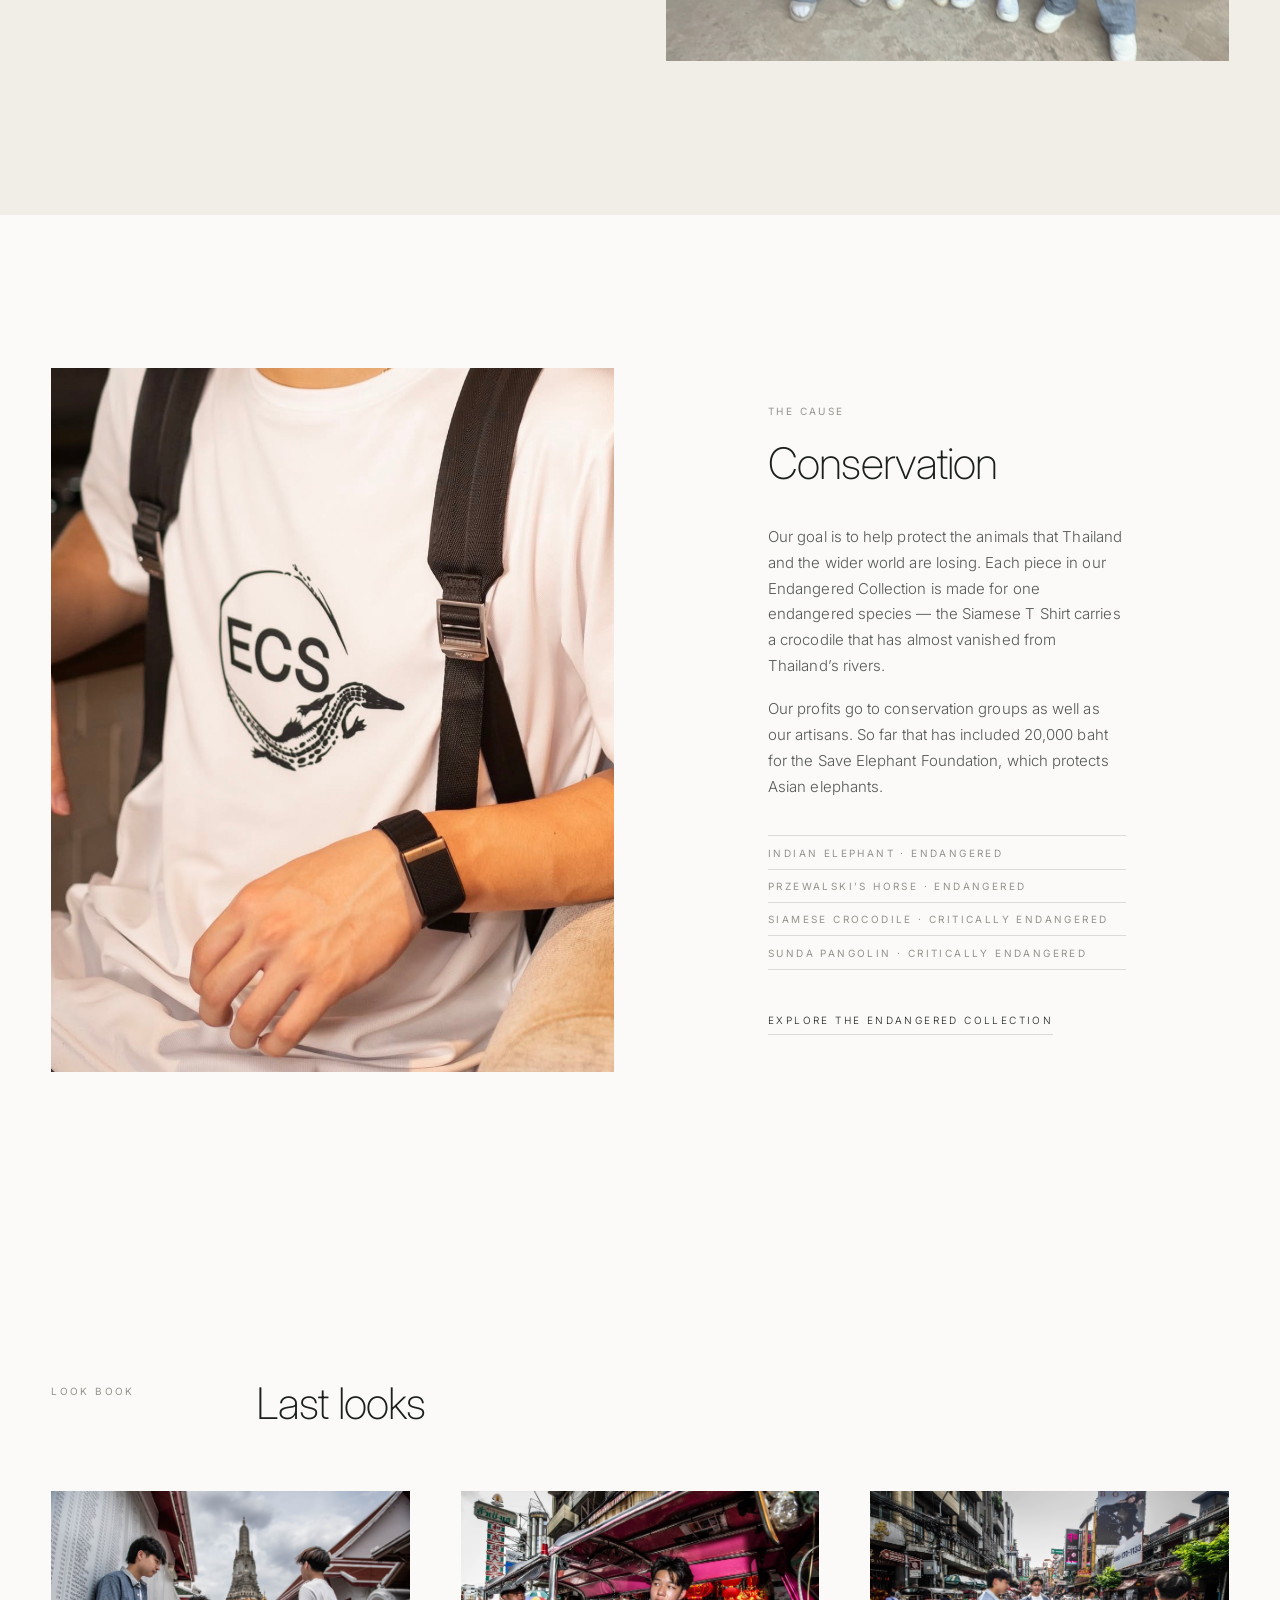
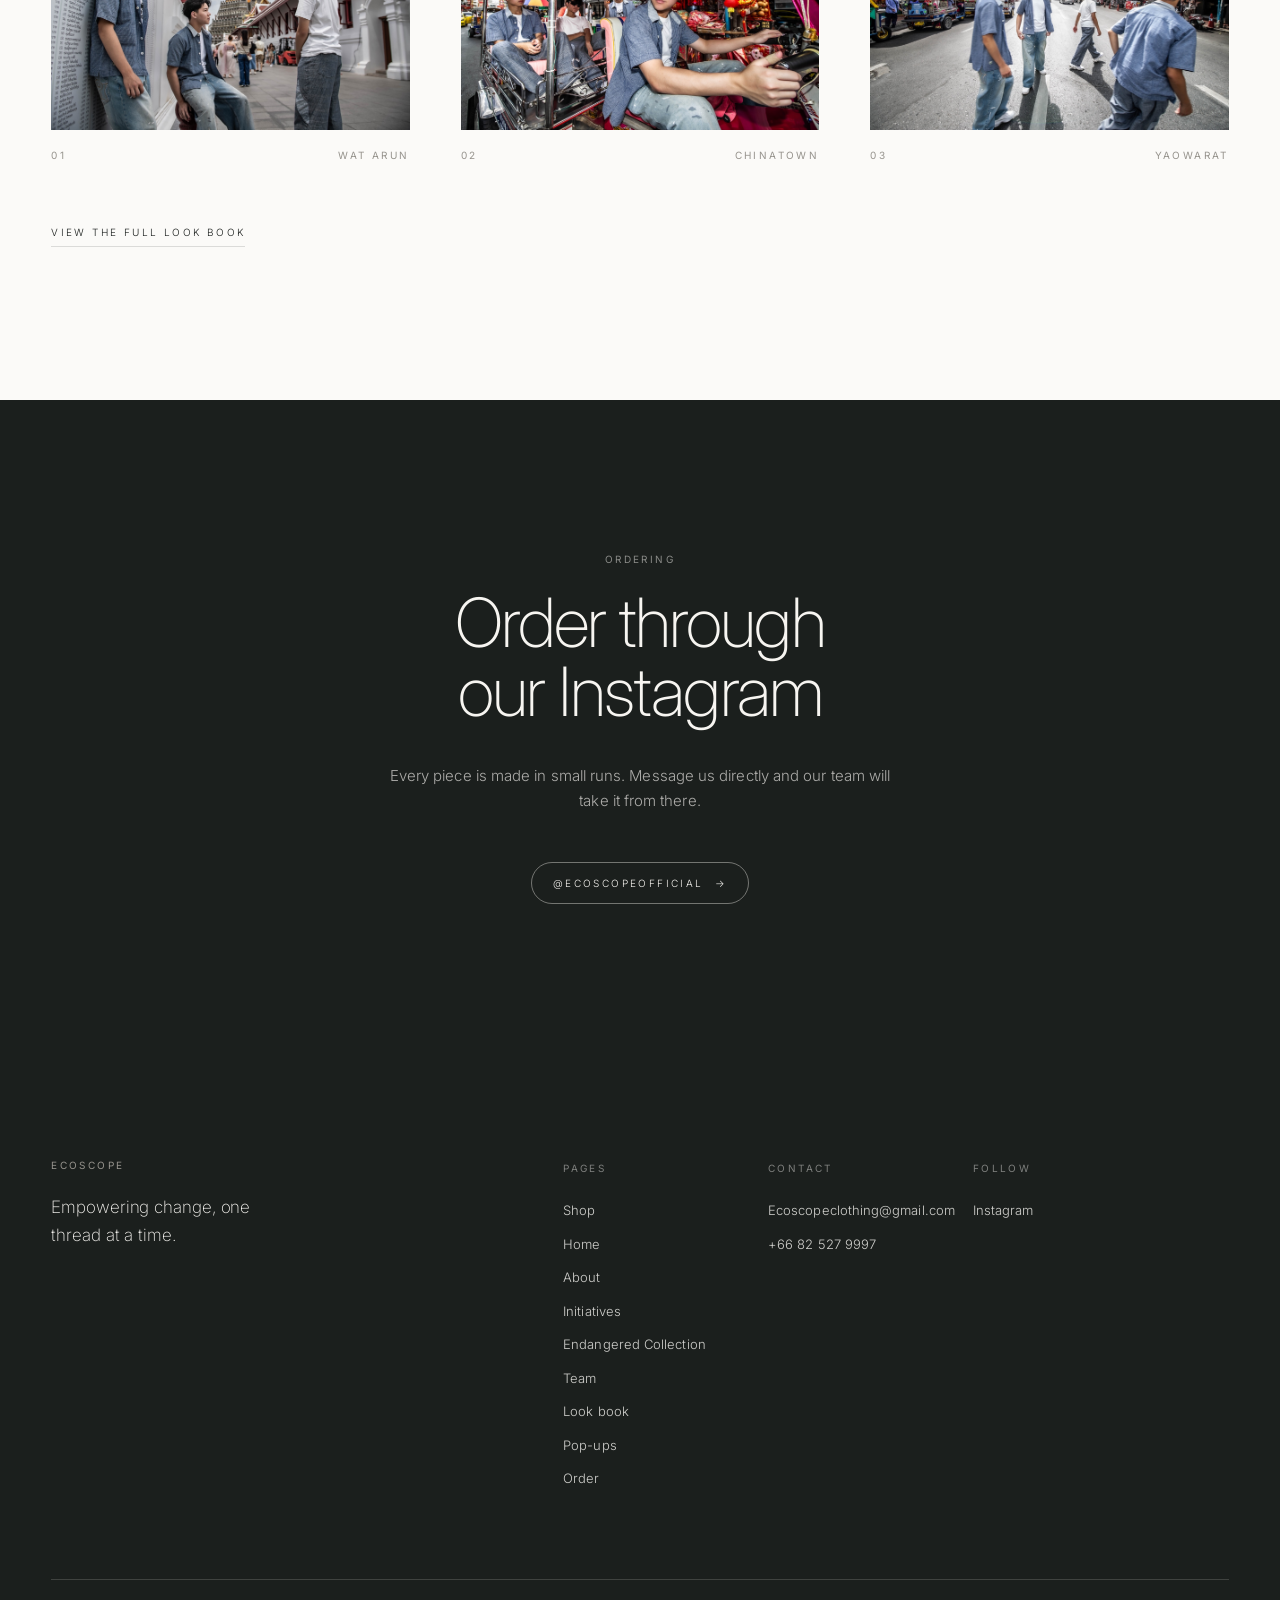
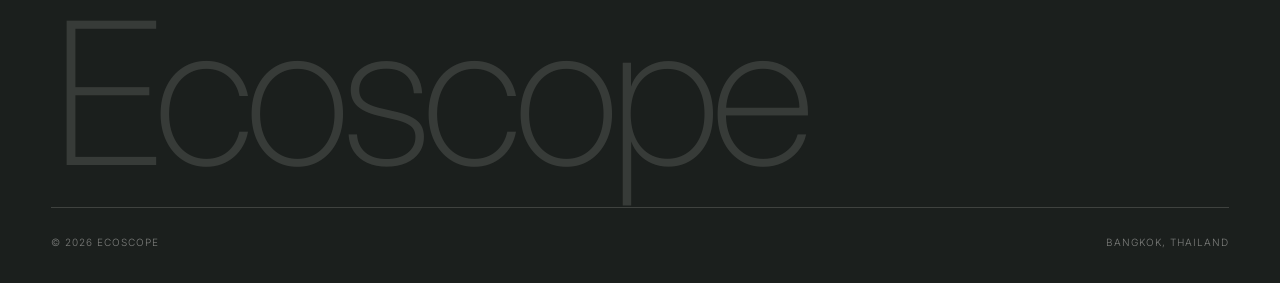
==== commit 7a864430: "Rename Wild Threads to the Endangered Collection "Wild Threads" didn't say what the page is, so the " ====
--- a/ecoscope/index.html
+++ b/ecoscope/index.html
@@ -31,7 +31,7 @@
       <a aria-current='page' href='/'>Home</a>
       <a href='/about'>About</a>
       <a href='/initiatives'>Initiatives</a>
-      <a href='/wild-threads'>Wild Threads</a>
+      <a href='/endangered-collection'>Endangered Collection</a>
       <a href='/team'>Team</a>
       <a href='/lookbook'>Look book</a>
       <a href='/popups'>Pop-ups</a>
@@ -52,7 +52,7 @@
     <a href='/'>Home</a>
     <a href='/about'>About</a>
     <a href='/initiatives'>Initiatives</a>
-    <a href='/wild-threads'>Wild Threads</a>
+    <a href='/endangered-collection'>Endangered Collection</a>
     <a href='/team'>Team</a>
     <a href='/lookbook'>Look book</a>
     <a href='/popups'>Pop-ups</a>
@@ -237,8 +237,8 @@
               <h3 class="product__name">Pangolin Wallet</h3>
               <span class="product__price">500 &#3647;</span>
             </div>
-            <p class="product__desc">A bifold wallet whose textured cover is layered like a pangolin&rsquo;s scales, made for the Sunda pangolin in our Wild Threads collection. Card slots inside, with the Ecoscope name on the inner panel.</p>
-            <p class="product__material">Grey or yellow &middot; part of Wild Threads</p>
+            <p class="product__desc">A bifold wallet whose textured cover is layered like a pangolin&rsquo;s scales, made for the Sunda pangolin in our Endangered Collection. Card slots inside, with the Ecoscope name on the inner panel.</p>
+            <p class="product__material">Grey or yellow &middot; part of the Endangered Collection</p>
             <div class="sizes" role="group" aria-label="Colour — Pangolin Wallet">
               <button type="button" class="size" data-size="Grey" aria-pressed="false">Grey</button>
               <button type="button" class="size" data-size="Yellow" aria-pressed="false">Yellow</button>
@@ -410,7 +410,7 @@
           <p class="eyebrow">The cause</p>
           <h2 class="h-section mt-2">Conservation</h2>
           <div class="prose mt-3">
-            <p>Our goal is to help protect the animals that Thailand and the wider world are losing. Each piece in our Wild Threads collection is made for one endangered species &mdash; the Siamese T Shirt carries a crocodile that has almost vanished from Thailand&rsquo;s rivers.</p>
+            <p>Our goal is to help protect the animals that Thailand and the wider world are losing. Each piece in our Endangered Collection is made for one endangered species &mdash; the Siamese T Shirt carries a crocodile that has almost vanished from Thailand&rsquo;s rivers.</p>
             <p>Our profits go to conservation groups as well as our artisans. So far that has included 20,000 baht for the Save Elephant Foundation, which protects Asian elephants.</p>
           </div>
           <ul class="mt-3">
@@ -419,7 +419,7 @@
             <li class="eyebrow" style="padding-block:.7rem;border-top:1px solid var(--line)">Siamese crocodile &middot; Critically endangered</li>
             <li class="eyebrow" style="padding-block:.7rem;border-top:1px solid var(--line);border-bottom:1px solid var(--line)">Sunda pangolin &middot; Critically endangered</li>
           </ul>
-          <p class="mt-3"><a class='link' href='/wild-threads'>Explore Wild Threads</a></p>
+          <p class="mt-3"><a class='link' href='/endangered-collection'>Explore the Endangered Collection</a></p>
         </div>
       </div>
     </div>
@@ -477,7 +477,7 @@
           <li><a href='/'>Home</a></li>
           <li><a href='/about'>About</a></li>
           <li><a href='/initiatives'>Initiatives</a></li>
-          <li><a href='/wild-threads'>Wild Threads</a></li>
+          <li><a href='/endangered-collection'>Endangered Collection</a></li>
           <li><a href='/team'>Team</a></li>
           <li><a href='/lookbook'>Look book</a></li>
           <li><a href='/popups'>Pop-ups</a></li>
--- a/ecoscope/assets/css/main.css
+++ b/ecoscope/assets/css/main.css
@@ -268,7 +268,7 @@
 body.menu-open .burger span:nth-child(1){transform:translateY(3.5px) rotate(45deg)}
 body.menu-open .burger span:nth-child(2){transform:translateY(-3.5px) rotate(-45deg)}
 
-@media (max-width:1160px){
+@media (max-width:1270px){
   .nav,.header__cta{display:none}
   .burger{display:block}
 }
@@ -594,7 +594,7 @@
   border:1px solid currentColor;font-size:9px;letter-spacing:0;line-height:1;
 }
 .header__cta{display:flex;align-items:center;gap:clamp(1rem,2vw,1.75rem)}
-@media (max-width:1160px){
+@media (max-width:1270px){
   .header__cta{display:flex}
   .header__cta .btn{display:none}
 }
@@ -653,7 +653,7 @@
 .toast.is-on{transform:translate(-50%,0)}
 
 /* ==========================================================================
-   18. Wild Threads — endangered animals and the pieces made for them
+   18. Endangered Collection — endangered animals and the pieces made for them
    ========================================================================== */
 .species__latin{margin-top:.9rem;font-size:var(--fs-small);font-style:italic;color:var(--mute)}
 
